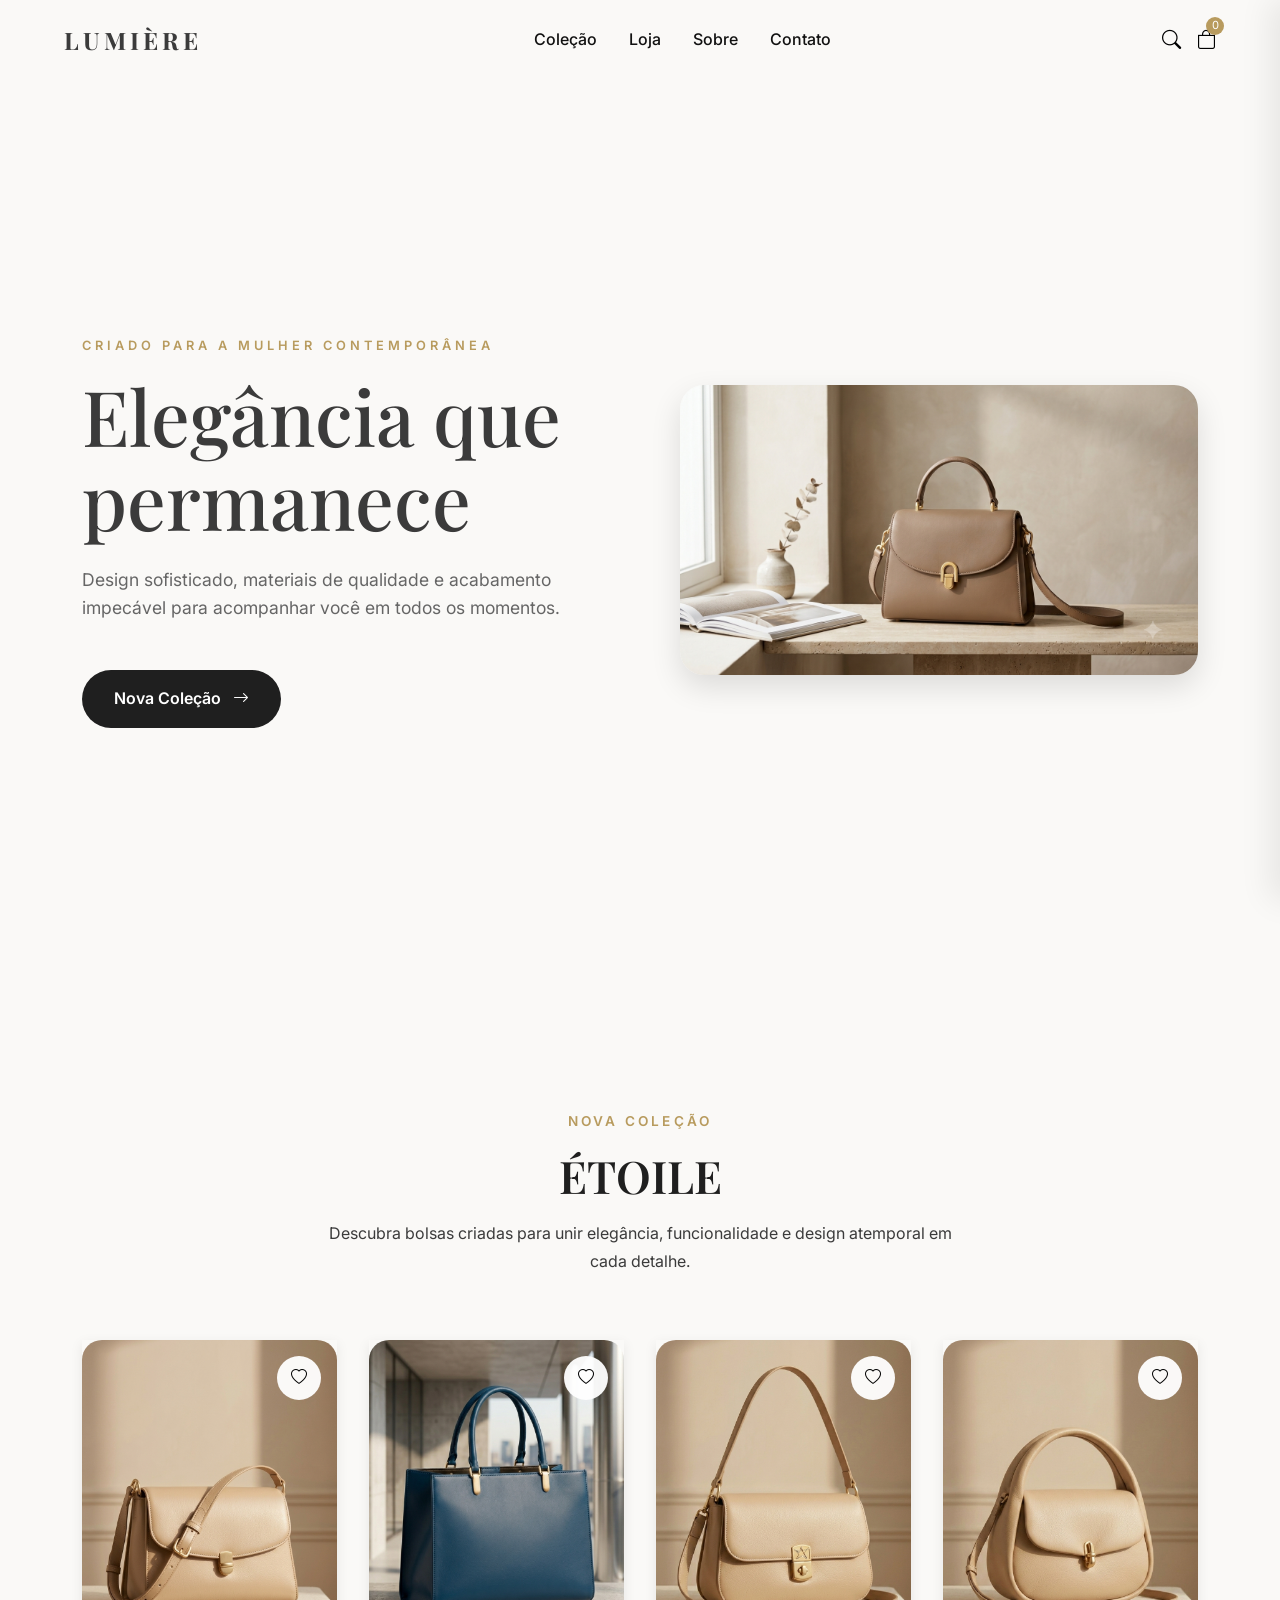
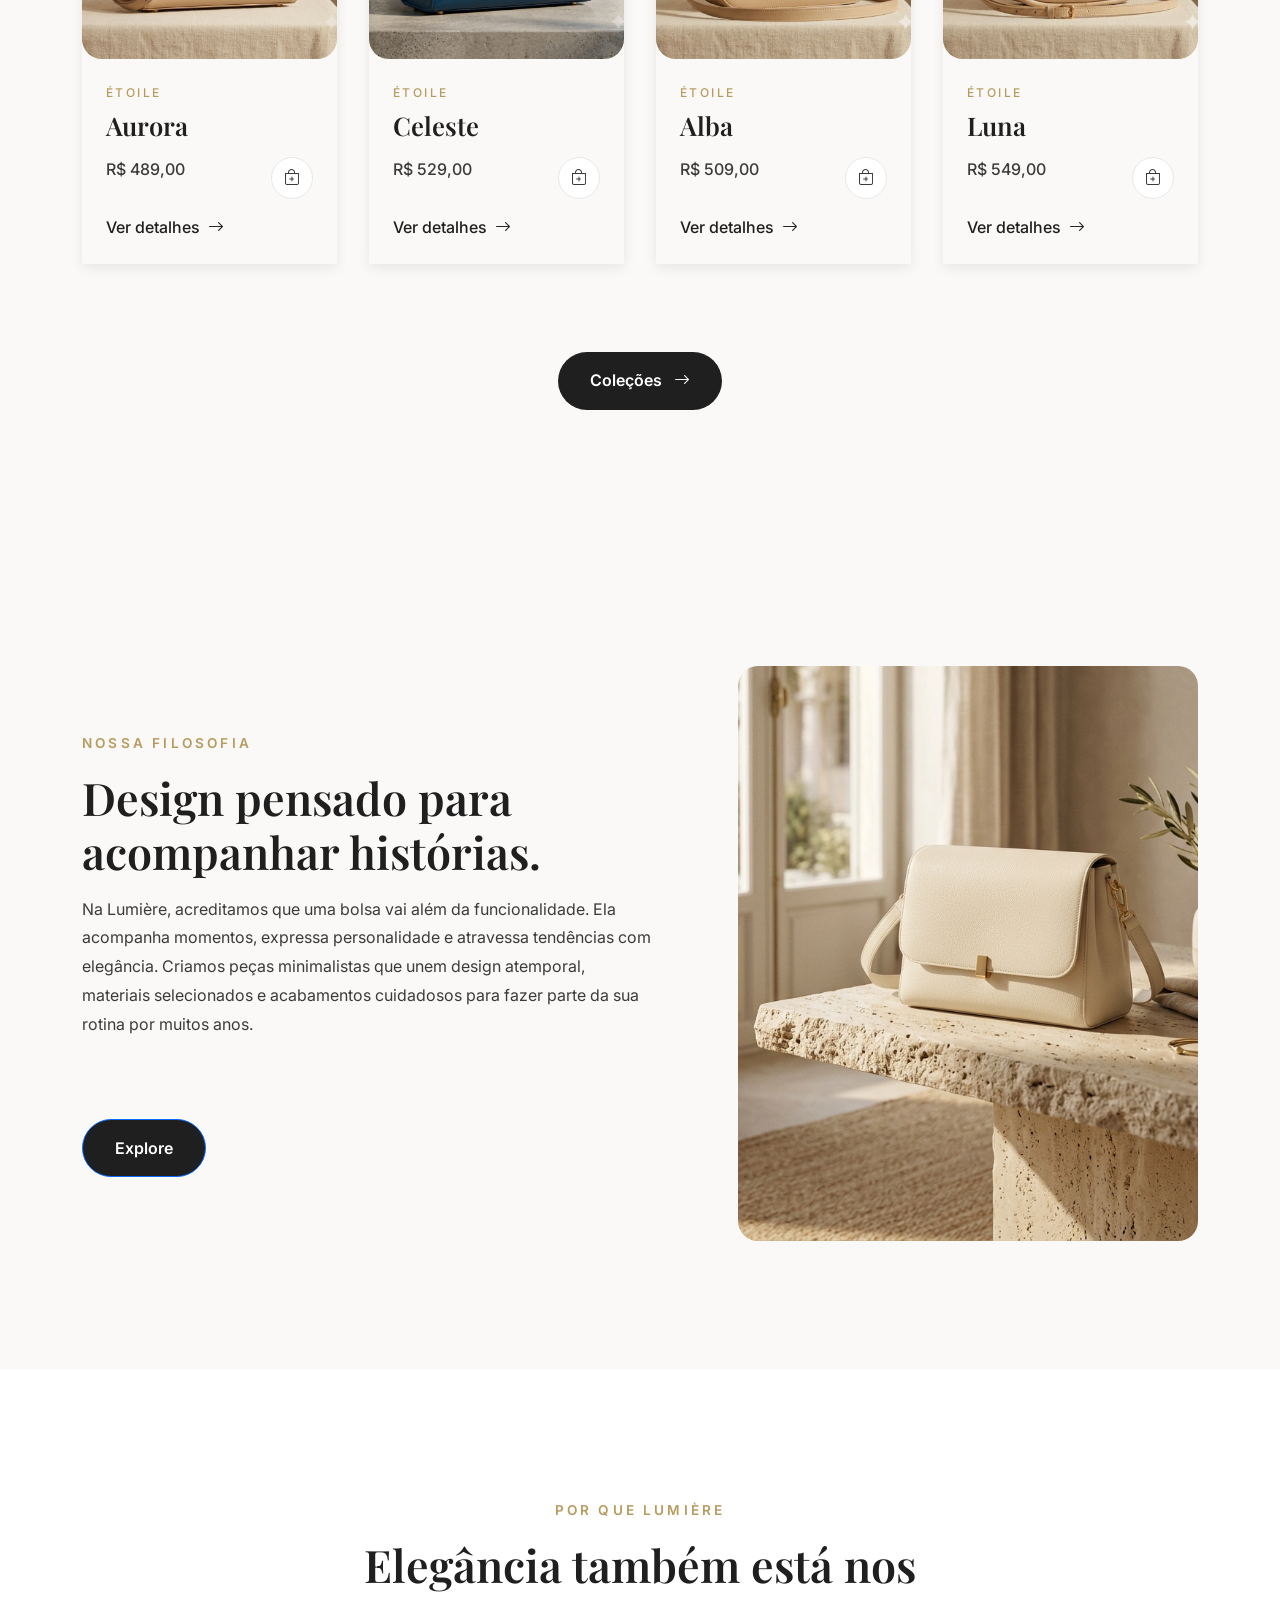
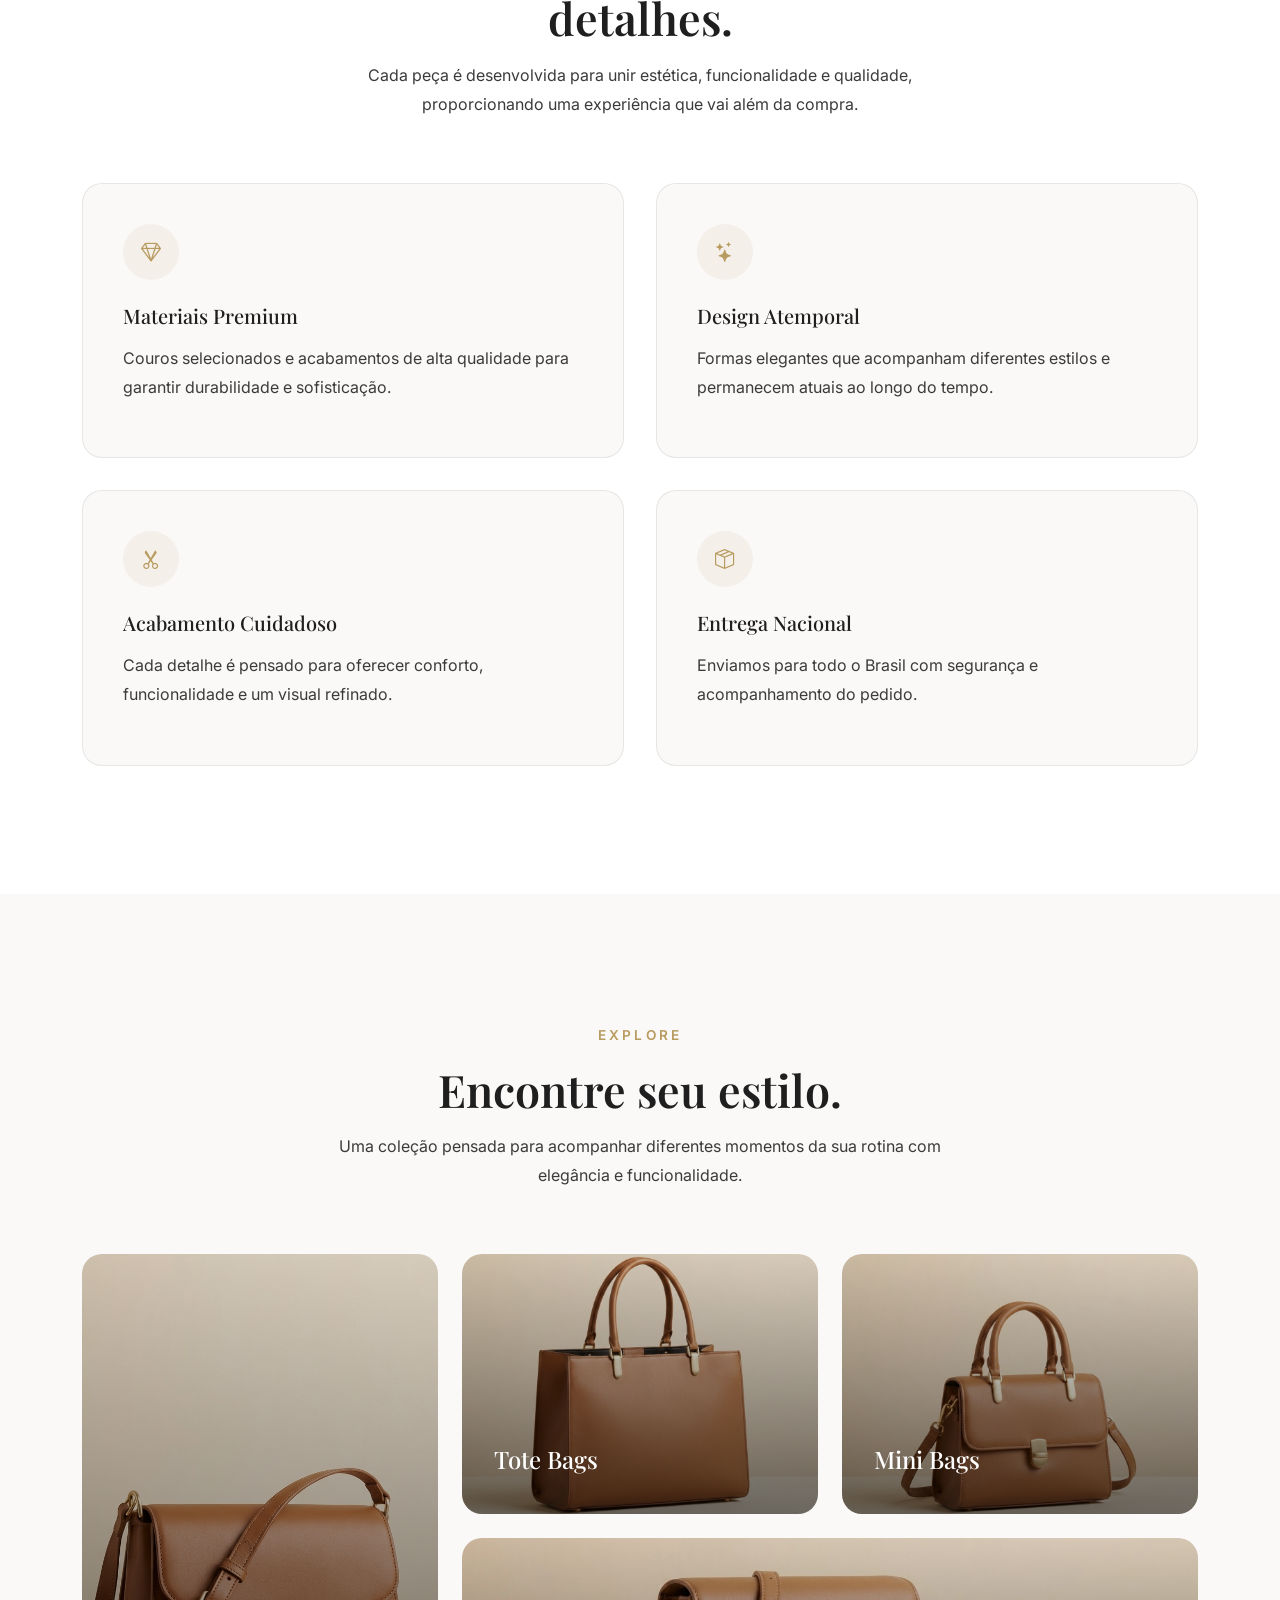
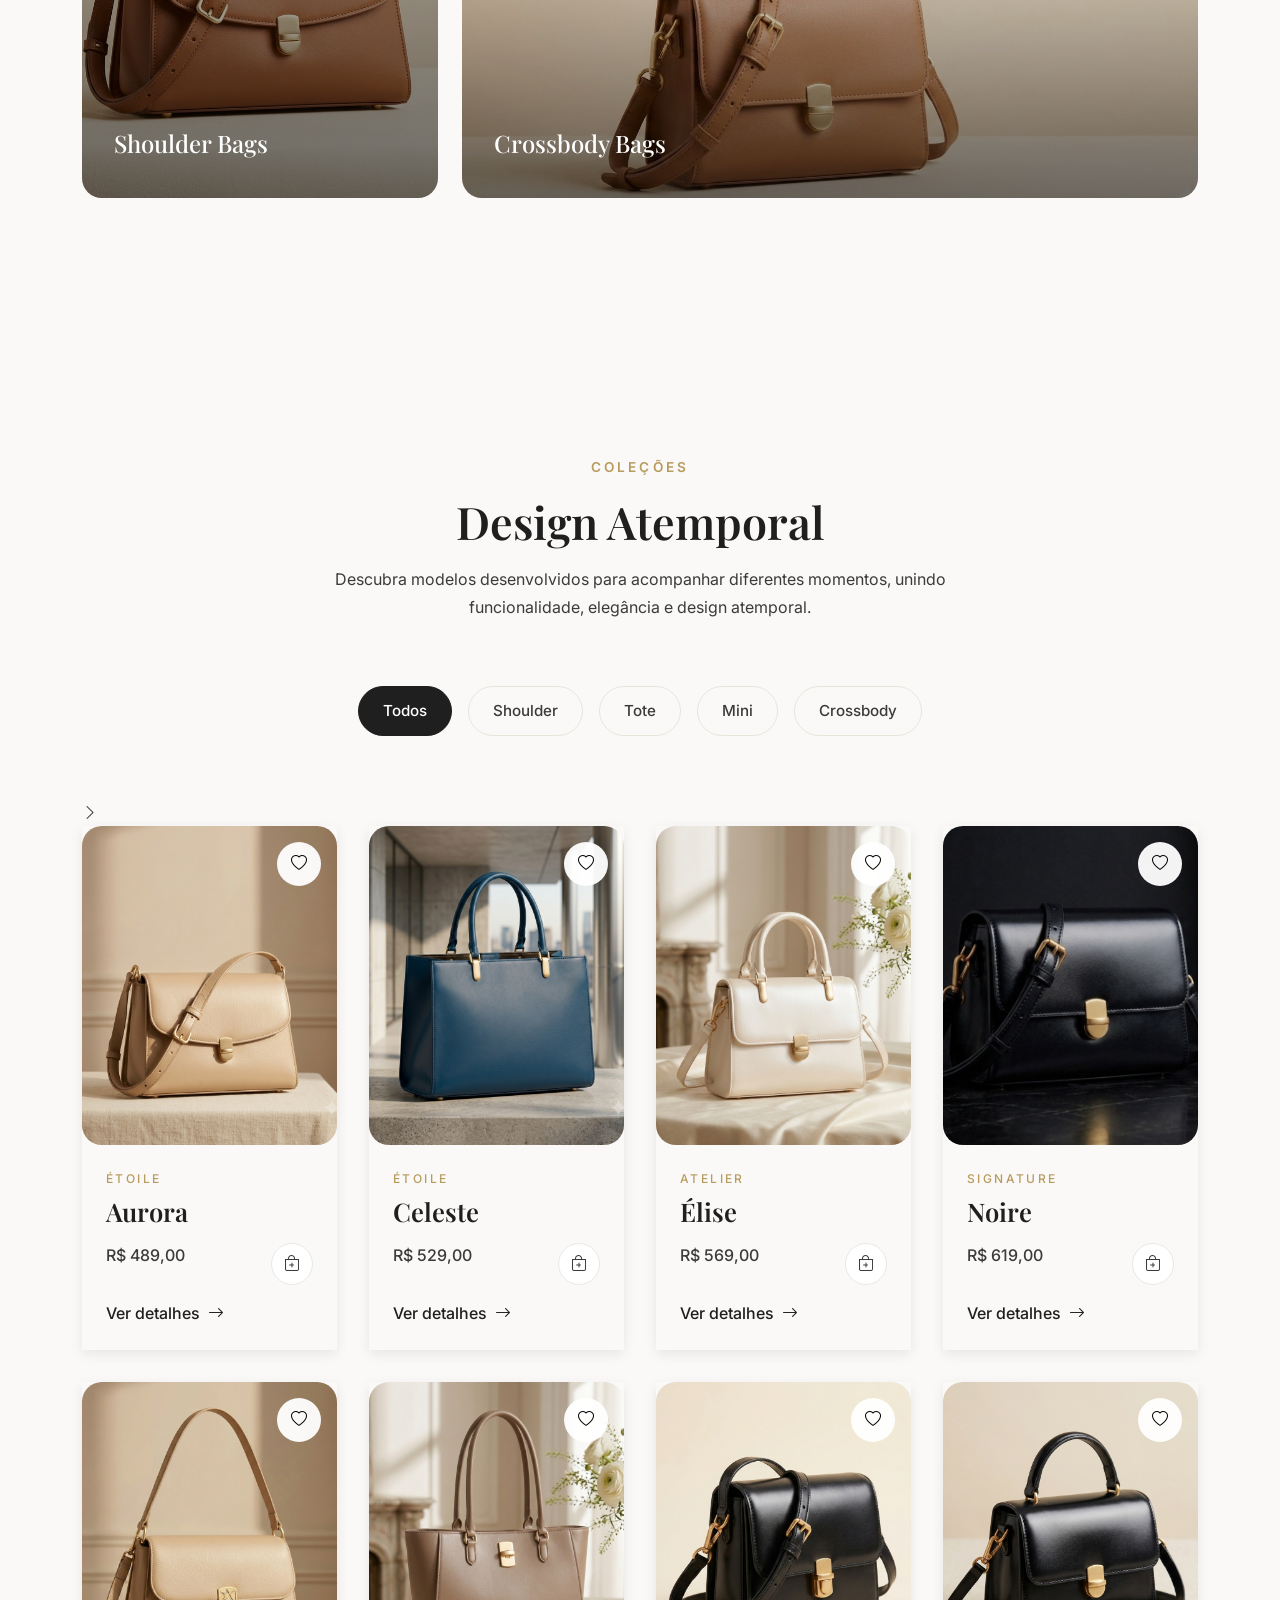
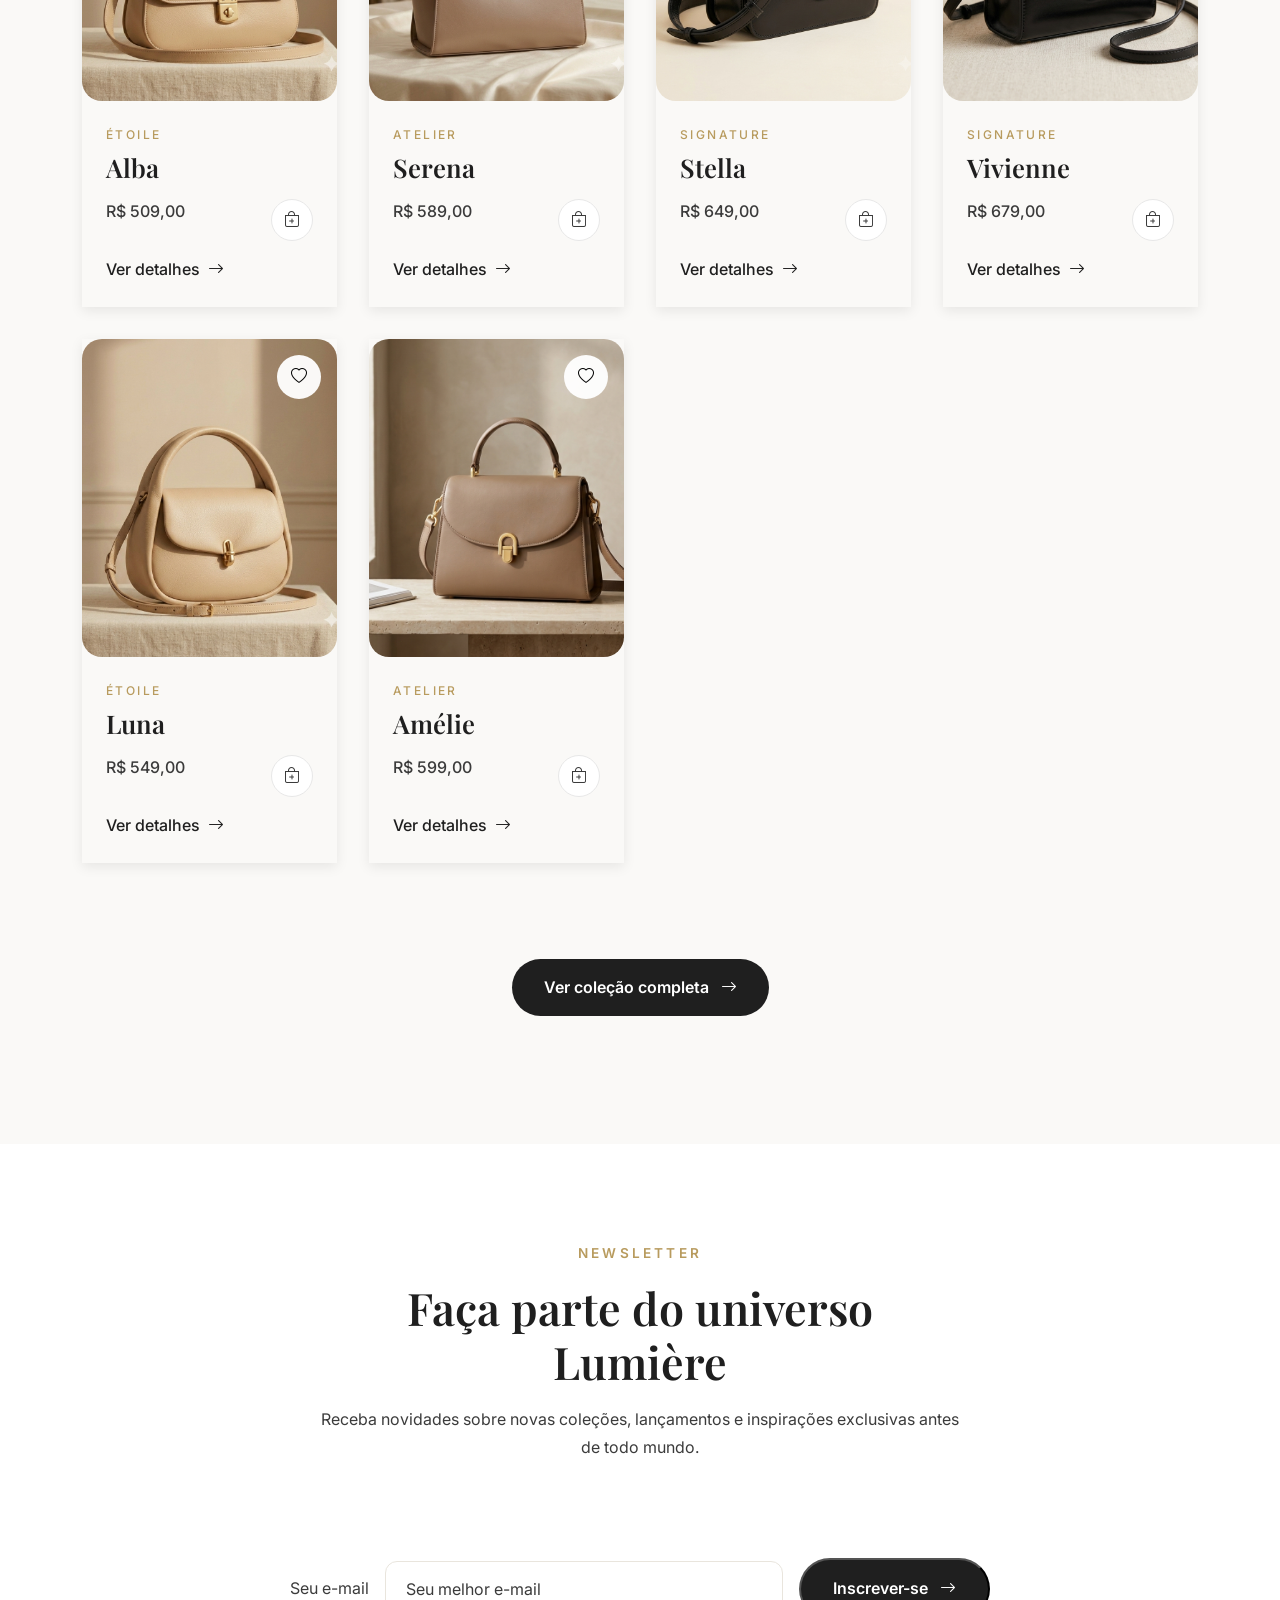
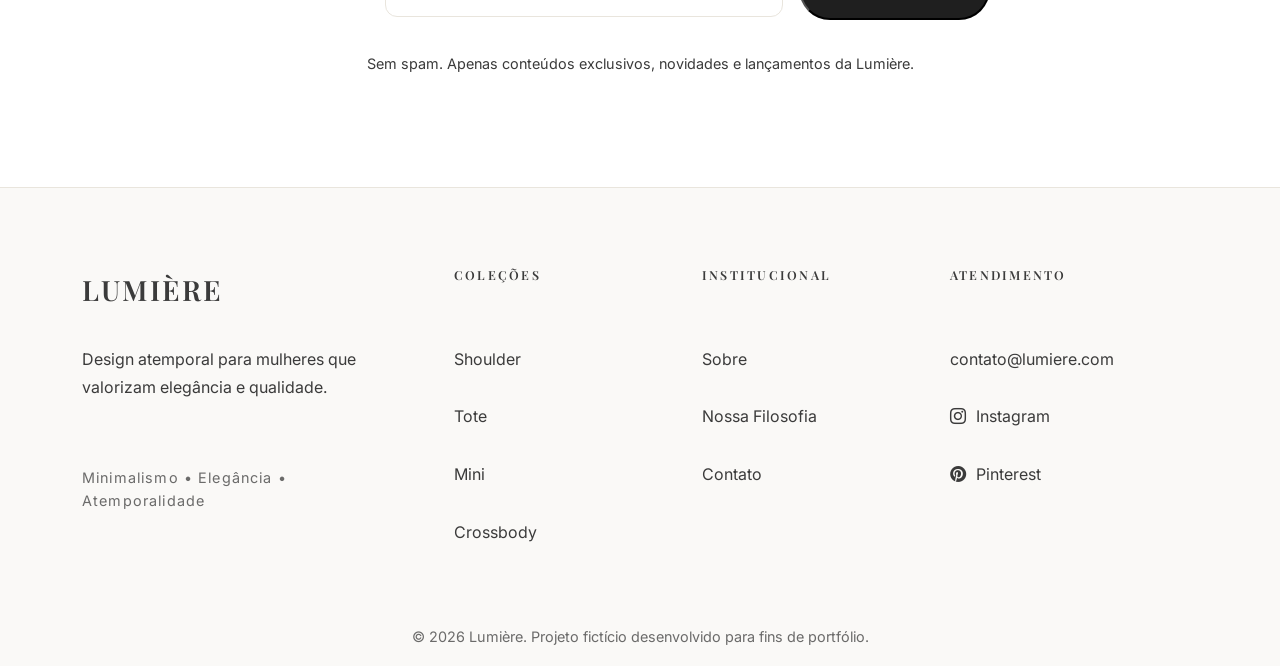
==== index.html @ 69dd1378 "refactor: avoid repeated cart subtotal calculations" ====
<!DOCTYPE html>
<html lang="pt-BR">

<head>

    <title>Lumière Bags</title>

    <meta charset="utf-8">
    <meta name="author" content="Ruth">
    <meta name="description"
        content="Lumière Bags is a modern luxury handbags landing page built with HTML, CSS, Bootstrap and JavaScript.">
    <meta name="viewport" content="width=device-width, initial-scale=1">

    

    <link rel="preconnect" href="https://fonts.googleapis.com">
    <link rel="preconnect" href="https://fonts.gstatic.com" crossorigin>

    <link
        href="https://fonts.googleapis.com/css2?family=Inter:wght@300;400;500;600;700&family=Playfair+Display:wght@500;600;700&display=swap"
        rel="stylesheet">


    <link href="https://cdn.jsdelivr.net/npm/bootstrap@5.3.7/dist/css/bootstrap.min.css" rel="stylesheet">

    <link rel="stylesheet"
        href="https://cdn.jsdelivr.net/npm/bootstrap-icons@1.13.1/font/bootstrap-icons.min.css">

   <link rel="stylesheet" href="./css/style.css">
   <link rel="stylesheet" href="./css/responsive.css">

</head>


<body>

<header class="header">

    <nav class="navbar">

        <div class="nav-container">


            <!-- Mobile Menu -->

            <button
                type="button"
                class="menu-toggle"
                aria-label="Abrir menu">

                <i class="bi bi-list"></i>

            </button>



            <!-- Logo -->

            <a href="#" class="logo" aria-label="Lumière Bags - Página inicial">

                LUMIÈRE

            </a>



            <!-- Navigation -->

            <ul class="nav-menu">

                <li>
                    <a href="#featured">
                        Coleção
                    </a>
                </li>


                <li>
                    <a href="#products">
                        Loja
                    </a>
                </li>


                <li>
                    <a href="#story">
                        Sobre
                    </a>
                </li>


                <li>
                    <a href="#newsletter">
                        Contato
                    </a>
                </li>

            </ul>



            <!-- Actions -->

            <div class="nav-actions">


                <button
                    type="button"
                    class="icon-button"
                    aria-label="Pesquisar">

                    <i class="bi bi-search"></i>

                </button>



                <button
                    type="button"
                    class="icon-button cart-button"
                    aria-label="Carrinho de compras">

                    <i class="bi bi-bag"></i>


                    <span class="cart-count">
                        0
                    </span>

                </button>


            </div>


        </div>

    </nav>

</header>


<main>


<!-- Hero -->

<section id="hero" class="hero">


<div class="container hero-content">


<div class="hero-text">


<span class="hero-subtitle">
    CRIADO PARA A MULHER CONTEMPORÂNEA
</span>


<h1 class="hero-title">

    Elegância que
    <br>
    permanece

</h1>


<p class="hero-description">

    Design sofisticado, materiais de qualidade e acabamento impecável para acompanhar você em todos os momentos.

</p>


<a href="#featured" class="btn-primary">

    Nova Coleção

    <i class="bi bi-arrow-right"></i>

</a>


</div>



<div class="hero-image">


<img 
src="./assets/images/hero/banner1.jpg"
alt="Bolsa de luxo da coleção Lumière"
loading="eager"
decoding="async">


</div>



</div>


</section>




<!-- Featured Collection -->


<section id="featured" class="featured">


<div class="container">


<div class="section-header">


<span class="section-subtitle">
    NOVA COLEÇÃO
</span>


<h2 class="section-title">
  ÉTOILE
</h2>


<p class="section-description">

    Descubra bolsas criadas para unir elegância,
    funcionalidade e design atemporal em cada detalhe.

</p>


</div>



<div 
    id="featured-products"
    class="products-grid">

</div>

<div class="featured-footer">

    <a
        href="#products"
        class="btn-primary">

           Coleções

        <i class="bi bi-arrow-right"></i>

    </a>

</div>

</section>





<!-- Story -->


<section id="story" class="story">


<div class="container story-content">


<div class="story-text">


<div class="section-header section-header--left">


<span class="section-subtitle">
Nossa Filosofia
</span>


<h2 class="section-title">

Design pensado para acompanhar histórias.

</h2>


<p class="section-description">

Na Lumière, acreditamos que uma bolsa vai além da funcionalidade.
Ela acompanha momentos, expressa personalidade e atravessa tendências
com elegância. Criamos peças minimalistas que unem design atemporal,
materiais selecionados e acabamentos cuidadosos para fazer parte da
sua rotina por muitos anos.

</p>


</div>


<a href="#categories" class="btn btn-primary">

Explore

</a>


</div>




<div class="story-image">


<img
src="./assets/images/hero/banner2.png"
alt="Bolsa Lumière em ambiente sofisticado"
loading="lazy"
decoding="async">


</div>


</div>


</section>


<!-- Benefits -->


<section id="benefits" class="benefits">


<div class="container">


<div class="section-header">


<span class="section-subtitle">
Por que Lumière
</span>


<h2 class="section-title">

Elegância também está nos detalhes.

</h2>


<p class="section-description">

Cada peça é desenvolvida para unir estética,
funcionalidade e qualidade, proporcionando uma
experiência que vai além da compra.

</p>


</div>



<div class="benefits-grid">


<article class="benefit-card">

<i class="bi bi-gem"></i>

<h3>Materiais Premium</h3>

<p>
Couros selecionados e acabamentos de alta qualidade para garantir
durabilidade e sofisticação.
</p>

</article>



<article class="benefit-card">

<i class="bi bi-stars"></i>

<h3>Design Atemporal</h3>

<p>
Formas elegantes que acompanham diferentes estilos e permanecem
atuais ao longo do tempo.
</p>

</article>



<article class="benefit-card">

<i class="bi bi-scissors"></i>

<h3>Acabamento Cuidadoso</h3>

<p>
Cada detalhe é pensado para oferecer conforto,
funcionalidade e um visual refinado.
</p>

</article>



<article class="benefit-card">

<i class="bi bi-box-seam"></i>

<h3>Entrega Nacional</h3>

<p>
Enviamos para todo o Brasil com segurança e acompanhamento do pedido.
</p>

</article>



</div>


</div>


</section>






<!-- Categories -->


<section id="categories" class="categories">


<div class="container">


<div class="section-header">


<span class="section-subtitle">
Explore
</span>


<h2 class="section-title">

Encontre seu estilo.

</h2>


<p class="section-description">

Uma coleção pensada para acompanhar diferentes momentos
da sua rotina com elegância e funcionalidade.

</p>


</div>



<div class="categories-grid">



<article class="category-card category-large">


<img
src="./assets/images/categories/shoulder.png"
alt="Coleção de bolsas Shoulder Bag Lumière"
loading="lazy"
decoding="async">


<div class="category-overlay">

<h3>
Shoulder Bags
</h3>

</div>


</article>




<article class="category-card">


<img
src="./assets/images/categories/tote.jpg"
alt="Coleção de bolsas Tote Bag Lumière"
loading="lazy"
decoding="async">


<div class="category-overlay">

<h3>
Tote Bags
</h3>

</div>


</article>




<article class="category-card">


<img
src="./assets/images/categories/mini.png"
alt="Coleção de bolsas Mini Bag Lumière"
loading="lazy"
decoding="async">


<div class="category-overlay">

<h3>
Mini Bags
</h3>

</div>


</article>




<article class="category-card category-wide">


<img
src="./assets/images/categories/crossbody.jpg"
alt="Coleção de bolsas Crossbody Lumière"
loading="lazy"
decoding="async">


<div class="category-overlay">

<h3>
Crossbody Bags
</h3>

</div>


</article>



</div>


</div>


</section>


<!-- Products -->


<section id="products" class="products">


<div class="container">


<div class="section-header">


<span class="section-subtitle">
Coleções
</span>


<h2 class="section-title">

Design Atemporal
</h2>


<p class="section-description">

Descubra modelos desenvolvidos para acompanhar diferentes momentos,
unindo funcionalidade, elegância e design atemporal.

</p>


</div>



<div class="products-filters-wrapper">

    <div class="products-filters">

        <button
            type="button"
            class="filter-button active"
            data-category="all">
            Todos
        </button>

        <button
            type="button"
            class="filter-button"
            data-category="shoulder">
            Shoulder
        </button>

        <button
            type="button"
            class="filter-button"
            data-category="tote">
            Tote
        </button>

        <button
            type="button"
            class="filter-button"
            data-category="mini">
            Mini
        </button>

        <button
            type="button"
            class="filter-button"
            data-category="crossbody">
            Crossbody
        </button>

    </div>

    <div class="filters-scroll-hint">
        <i class="bi bi-chevron-right"></i>
    </div>

</div>

<div
id="products-catalog"
class="products-catalog">


<!-- Produtos renderizados via JavaScript -->


</div>



<div class="products-footer">


<a
href="#"
class="btn-primary">

Ver coleção completa

<i class="bi bi-arrow-right"></i>

</a>


</div>


</div>


</section>


<!-- Newsletter -->

<section
    id="newsletter"
    class="newsletter">

    <div class="container">

        <div class="newsletter-content">

            <div class="section-header">

                <span class="section-subtitle">
                    Newsletter
                </span>

                <h2 class="section-title">
                    Faça parte do universo Lumière
                </h2>

                <p class="section-description">

                    Receba novidades sobre novas coleções,
                    lançamentos e inspirações exclusivas antes
                    de todo mundo.

                </p>

            </div>


            <form
                class="newsletter-form"
                autocomplete="off"
                novalidate>

                <label
                    for="newsletter-email"
                    class="sr-only">

                    Seu e-mail

                </label>

                <input
                    type="email"
                    id="newsletter-email"
                    name="email"
                    placeholder="Seu melhor e-mail"
                    required>

                <button
                    type="submit"
                    class="btn-primary">

                    Inscrever-se

                    <i class="bi bi-arrow-right"></i>

                </button>

            </form>


            <p class="newsletter-note">

                Sem spam. Apenas conteúdos exclusivos,
                novidades e lançamentos da Lumière.

            </p>

        </div>

    </div>

</section>




</main>


<!-- ==========================================================
     Footer
========================================================== -->

<footer class="footer">

    <div class="container footer-grid">

        <!-- Brand -->

        <div class="footer-brand">

            <a href="#" class="footer-logo">
                LUMIÈRE
            </a>

            <p class="footer-description">
                Design atemporal para mulheres que valorizam elegância e qualidade.
            </p>

            <p class="footer-tagline">
                Minimalismo • Elegância • Atemporalidade
            </p>

        </div>

        <!-- Collections -->

        <div class="footer-column">

            <h3 class="footer-title">
                Coleções
            </h3>

            <ul class="footer-list">

                <li>
                    <a href="#categories">
                        Shoulder
                    </a>
                </li>

                <li>
                    <a href="#categories">
                        Tote
                    </a>
                </li>

                <li>
                    <a href="#categories">
                        Mini
                    </a>
                </li>

                <li>
                    <a href="#categories">
                        Crossbody
                    </a>
                </li>

            </ul>

        </div>

        <!-- Institutional -->

        <div class="footer-column">

            <h3 class="footer-title">
                Institucional
            </h3>

            <ul class="footer-list">

                <li>
                    <a href="#story">
                        Sobre
                    </a>
                </li>

                <li>
                    <a href="#story">
                        Nossa Filosofia
                    </a>
                </li>

                <li>
                    <a href="mailto:contato@lumiere.com">
                        Contato
                    </a>
                </li>

            </ul>

        </div>

        <!-- Support -->

        <div class="footer-column">

            <h3 class="footer-title">
                Atendimento
            </h3>

            <ul class="footer-list">

                <li>
                    <a href="mailto:contato@lumiere.com">
                        contato@lumiere.com
                    </a>
                </li>

                <li>
                    <a href="#" aria-label="Instagram da Lumière">
                        <i class="bi bi-instagram"></i>
                        Instagram
                    </a>
                </li>

                <li>
                    <a href="#" aria-label="Pinterest da Lumière">
                        <i class="bi bi-pinterest"></i>
                        Pinterest
                    </a>
                </li>

            </ul>

        </div>

    </div>

    <div class="footer-bottom">

        <div class="container">

            <p>
                © 2026 Lumière. Projeto fictício desenvolvido para fins de portfólio.
            </p>

        </div>

    </div>

</footer>


<!-- Mini Cart -->

<aside
    class="mini-cart"
    aria-label="Carrinho de compras">

       <div class="mini-cart-header">

    <div class="mini-cart-header-info">

        <h2>Meu carrinho</h2>

        <span class="cart-items-count">

            0 itens

        </span>

    </div>

    <button
        type="button"
        class="close-cart-button"
        aria-label="Fechar carrinho">

        <i class="bi bi-x-lg"></i>

    </button>

</div>

    <div class="mini-cart-content">

        <!-- Produtos renderizados via JavaScript -->

    </div>

    <div class="mini-cart-footer">

        <div class="cart-total">

            <span>Subtotal</span>

            <strong>R$ 0,00</strong>

        </div>

        <button
            type="button"
            class="checkout-button">

            Finalizar compra

        </button>

    </div>

</aside>

<div class="cart-overlay"></div>


<!-- Ordem de dependências: toast → mobile-menu → Bootstrap → main → products → cart → newsletter -->

<script src="./js/components/toast.js"></script>

<script src="./js/components/mobile-menu.js"></script>

<script src="https://cdn.jsdelivr.net/npm/bootstrap@5.3.7/dist/js/bootstrap.bundle.min.js"></script>

<script src="./js/main.js"></script>

<script src="./js/products.js"></script>

<script src="./js/cart.js"></script>

<script src="./js/newsletter.js"></script>

</body>

</html>
---- css/style.css ----
@import url("./variables.css");

/* Base */
@import url("./base/reset.css");
@import url("./base/typography.css");
@import url("./base/globals.css");

/* Layout */
@import url("./layout/header.css");
@import url("./layout/hero.css");
@import url("./layout/featured.css");
@import url("./layout/story.css");
@import url("./layout/benefits.css");
@import url("./layout/categories.css");
@import url("./layout/products.css");
@import url("./layout/newsletter.css");
@import url("./layout/footer.css");
@import url("./layout/sections.css");


/* Components */
@import url("./components/buttons.css");
@import url("./components/product-card.css");
@import url("./components/cart.css");
---- css/responsive.css ----
/* ==================================================
   TABLET
================================================== */

@media (max-width: 992px) {

    /* ---------- Products ---------- */

    .products-grid {
        grid-template-columns: repeat(2, minmax(0, 1fr));
    }

}


/* ==================================================
   MOBILE
================================================== */

@media (max-width: 768px) {

    /* ---------- Global Spacing ---------- */

    .container {
        padding-inline: 1.25rem;
    }

    section {
        scroll-margin-top: 5rem;
    }

    .section-header {
        margin-bottom: 2.5rem;
    }

    .section-subtitle {
        margin-bottom: 0.75rem;
    }

    .section-title {
        margin-bottom: 1rem;

        font-size: clamp(1.9rem, 5vw, 2.3rem);
        line-height: 1.15;
    }

    .section-description {
        max-width: 34ch;
        margin-inline: auto;

        line-height: 1.75;
    }

    .btn,
    .btn-primary {
        min-height: 48px;

        padding: 0.9rem 1.75rem;
    }


    /* ---------- Header ---------- */

    .nav-container {
        width: 90%;
        display: grid;
        grid-template-columns: 32px minmax(0, 1fr) auto;
        align-items: center;

        gap: 0.5rem;
    }

    .menu-toggle {
        width: 32px;
        height: 32px;

        display: flex;
        align-items: center;
        justify-content: center;
    }

    .menu-toggle i {
        display: block;
    }

    .logo {
        font-size: 1.4rem;
        letter-spacing: 0.15rem;
        text-align: center;
        white-space: nowrap;
    }

    .nav-menu {
        position: absolute;
        top: var(--header-height);
        left: 0;

        width: 100%;

        display: none;
        flex-direction: column;
        align-items: center;

        gap: 1.5rem;
        padding: 2rem 0;

        background: rgba(250, 249, 247, 0.95);

        backdrop-filter: blur(16px);
        -webkit-backdrop-filter: blur(16px);

        box-shadow: var(--shadow-sm);
    }

    .nav-menu.active {
        display: flex;
    }

    .nav-menu a {
        font-size: 1.1rem;
    }

    .nav-actions {
        display: flex;
        align-items: center;

        gap: 0.4rem;

        flex-shrink: 0;
    }

    .icon-button {
        width: 42px;
        height: 42px;

        display: inline-flex;
        align-items: right;
        
    }

    .cart-count {
        top: 1px;
        transform: none;
    }

    /* ---------- Hero ---------- */

    .hero {
        min-height: auto;

        padding-bottom: 3rem;
    }

    .hero-content {
        width: 100%;

        grid-template-columns: 1fr;
        justify-items: center;

        gap: 2rem;

        text-align: center;
    }

    .hero-text {
        order: 2;

        width: 100%;
    }

    .hero-title {
        font-size: 2.5rem;
        line-height: 1.1;
    }

    .hero-description {
        max-width: 34ch;
        margin-inline: auto;
    }

    .hero-image {
        order: 1;
    }

    .hero-image img {
        width: min(100%, 300px);
    }

    .hero-content,
    .hero-image,
    .hero-text {
        max-width: 100%;
    }


    /* ---------- Featured Products ---------- */

    .featured {
        padding: 4rem 0;
    }

    .products-grid {
        grid-template-columns: repeat(2, minmax(0, 1fr));
        align-items: stretch;

        gap: 1.25rem;
    }

    .featured-footer {
        margin-top: 3rem;
    }


    /* ---------- Story ---------- */

    .story {
        padding: 4rem 0;
    }

    .story-content {
        grid-template-columns: 1fr;

        gap: 3.5rem;
    }

    .story-text {
        align-items: center;

        gap: 1.5rem;

        text-align: center;
    }

    .story-text .section-header--left {
        text-align: center;
    }

    .story-text .section-description {
        max-width: 34ch;
        margin-inline: auto;
    }

    .story-text .btn {
        align-self: center;

        margin-top: 0.5rem;
    }

    .story-image {
        order: -1;

        width: 100%;
        max-width: 420px;

        margin-inline: auto;
    }

    .story-image img {
        aspect-ratio: 5 / 6;
    }


    /* ---------- Benefits ---------- */

    .benefits {
        padding: 4rem 0;
    }

    .benefits-grid {
        grid-template-columns: 1fr;

        gap: 1.25rem;
    }

    .benefit-card {
        padding: 1.75rem;
    }

    .benefit-card i {
        width: 3rem;
        height: 3rem;

        margin-bottom: 1.25rem;

        font-size: 1.1rem;
    }

    .benefit-card h3 {
        margin-bottom: 0.75rem;

        font-size: 1.15rem;
    }

    .benefit-card p {
        font-size: 0.95rem;
        line-height: 1.7;
    }

  /* ---------- Categories ---------- */

.categories {
    padding: 5rem 0;
}

.categories-grid {
    grid-template-columns: 1fr;
    grid-auto-rows: auto;
    gap: 1.5rem;
}

.category-card,
.category-card.category-large,
.category-card.category-wide {
    grid-column: auto;
    grid-row: auto;

    width: 100%;
    height: 360px;
    min-height: 0;
}

.category-overlay {
    padding: 1.5rem;
}

.category-overlay h3 {
    font-size: 1.5rem;
}
    /* ---------- Products ---------- */

    .products {
        padding: 4rem 0;
    }

    .products-filters-wrapper {
        position: relative;

        overflow: hidden;
    }

    .products-filters {
        justify-content: flex-start;
        flex-wrap: nowrap;

        gap: 0.75rem;
        margin: 2.5rem 0 3rem;
        padding-bottom: 0.5rem;

        overflow-x: auto;

        -ms-overflow-style: none;
        scrollbar-width: none;
    }

    .products-filters::-webkit-scrollbar {
        display: none;
    }

    .filter-button {
        flex-shrink: 0;

        padding: 0.65rem 1.25rem;

        font-size: 0.9rem;
    }

    .products-catalog {
        grid-template-columns: repeat(2, minmax(0, 1fr));

        gap: 1.25rem;
    }

    .products-footer {
        margin-top: 3rem;
    }

    .filters-scroll-hint {
        position: absolute;
        top: 50%;
        right: 0;
        z-index: 2;

        width: 2.75rem;
        height: 100%;

        display: flex;
        align-items: center;
        justify-content: center;

        background: linear-gradient(
            to left,
            var(--color-background),
            transparent
        );

        transform: translateY(-50%);

        pointer-events: none;
    }

    .filters-scroll-hint i {
        color: var(--color-secondary);

        font-size: 1rem;

        animation: hint-slide 1.6s ease-in-out infinite;
    }

        /* ---------- Newsletter ---------- */

    .newsletter {
        padding: 4rem 0;
    }

    .newsletter-content {
        max-width: 100%;
    }

    .newsletter-form {
        width: 100%;

        flex-direction: column;

        gap: 1rem;
    }

    .newsletter-form input[type="email"] {
        width: 100%;
        height: 56px;
        min-height: 56px;

        padding-inline: 1.25rem;

        font-size: 1rem;
        line-height: normal;

        box-sizing: border-box;
    }

    .newsletter-form .btn-primary {
        min-width: 180px;
        height: 56px;

        display: inline-flex;
        align-items: center;
        justify-content: center;

        margin-top: 0;
        padding-inline: 1.75rem;
    }

    .newsletter-note {
        font-size: 0.85rem;
    }


    /* ---------- Footer ---------- */

    .footer {
        padding-top: 3rem;
    }

    .footer-grid {
        grid-template-columns: 1fr;

        gap: 2.5rem;
        padding-top: 2rem;
    }

    .footer-brand {
        max-width: 100%;

        text-align: center;
    }

    .footer-column {
        text-align: center;
    }

    .footer-title {
        margin-bottom: 1rem;
    }

    .footer-list {
        display: flex;
        flex-direction: row;
        align-items: center;
        justify-content: center;
        flex-wrap: wrap;

        gap: 0.75rem 1.25rem;
    }

    .footer-list li {
        display: inline-flex;
    }

    .footer-list a {
        justify-content: center;
    }

    .footer-bottom {
        margin-top: 2rem;
        padding: 2rem 0;
    }

/* ==================================================
   Animations
================================================== */

@keyframes hint-slide {

    0%,
    100% {
        opacity: 0.4;

        transform: translateX(0);
    }

    50% {
        opacity: 1;

        transform: translateX(6px);
    }

}

}
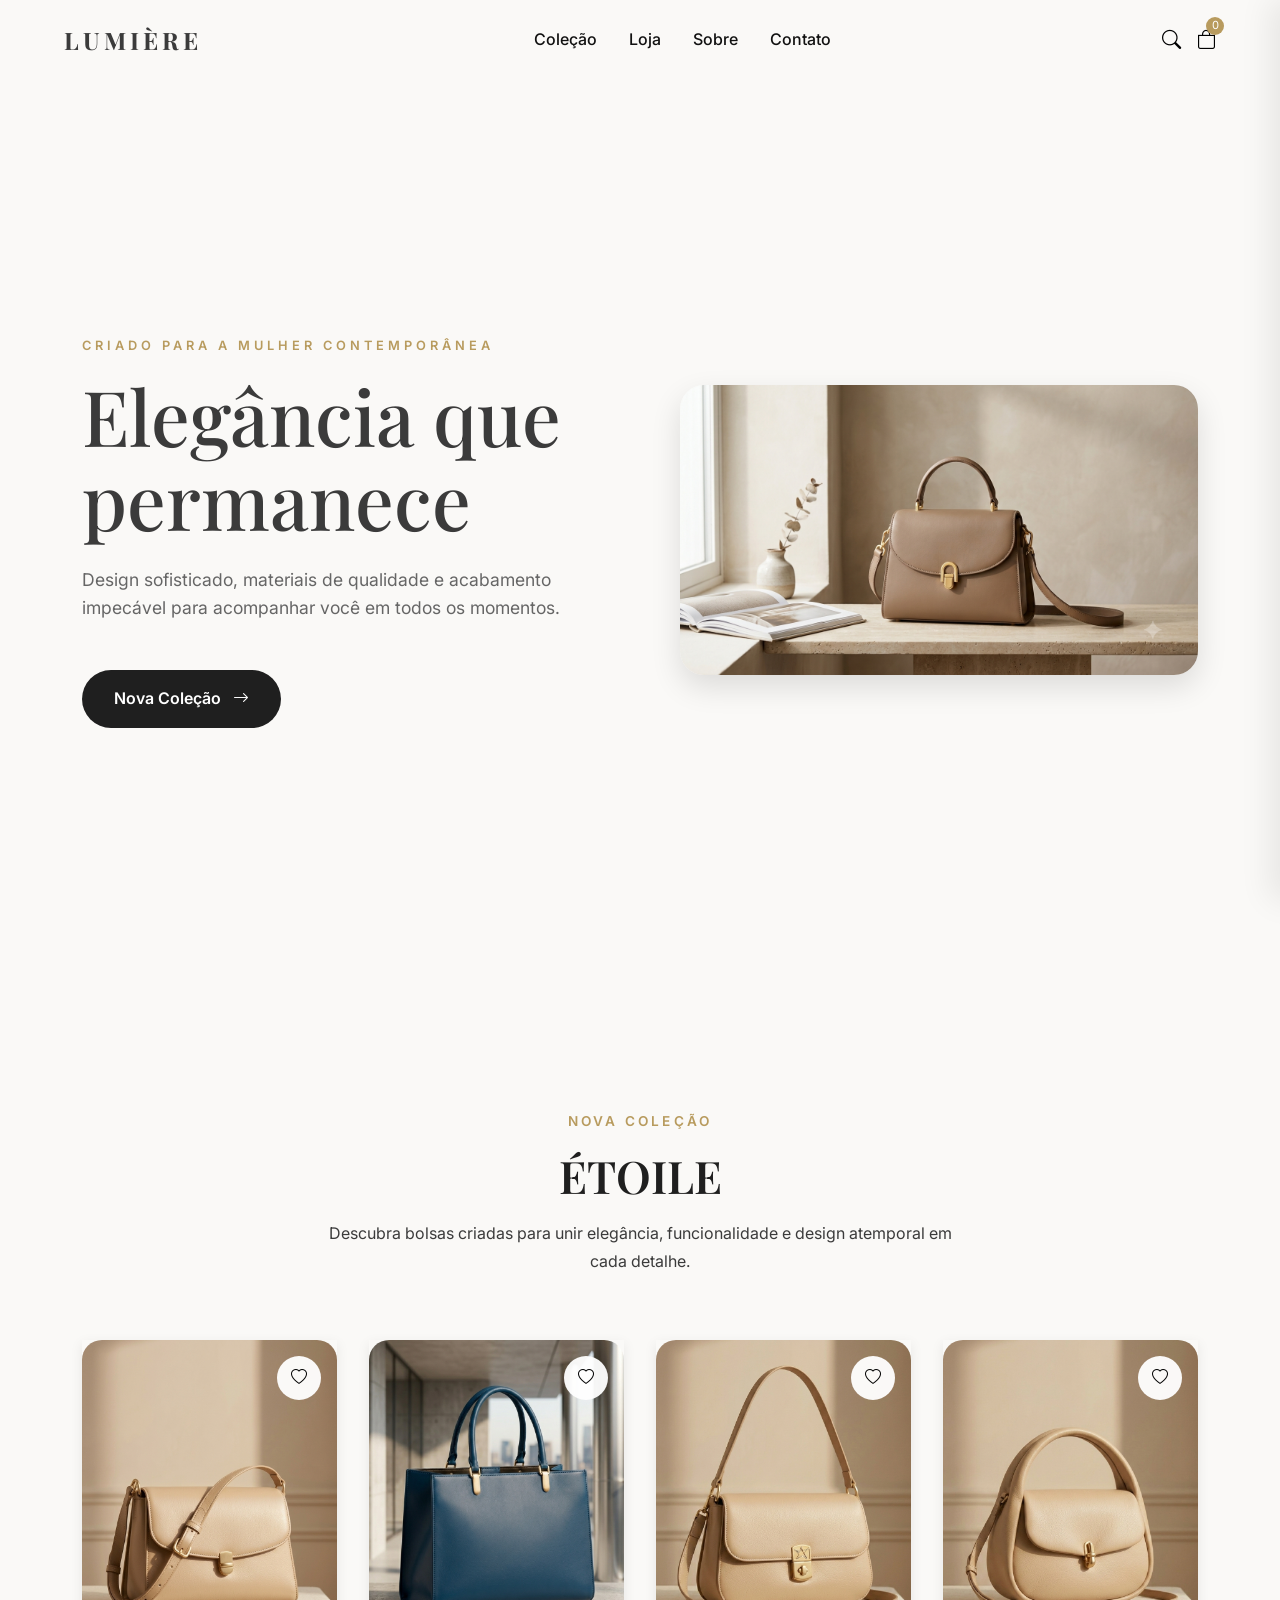
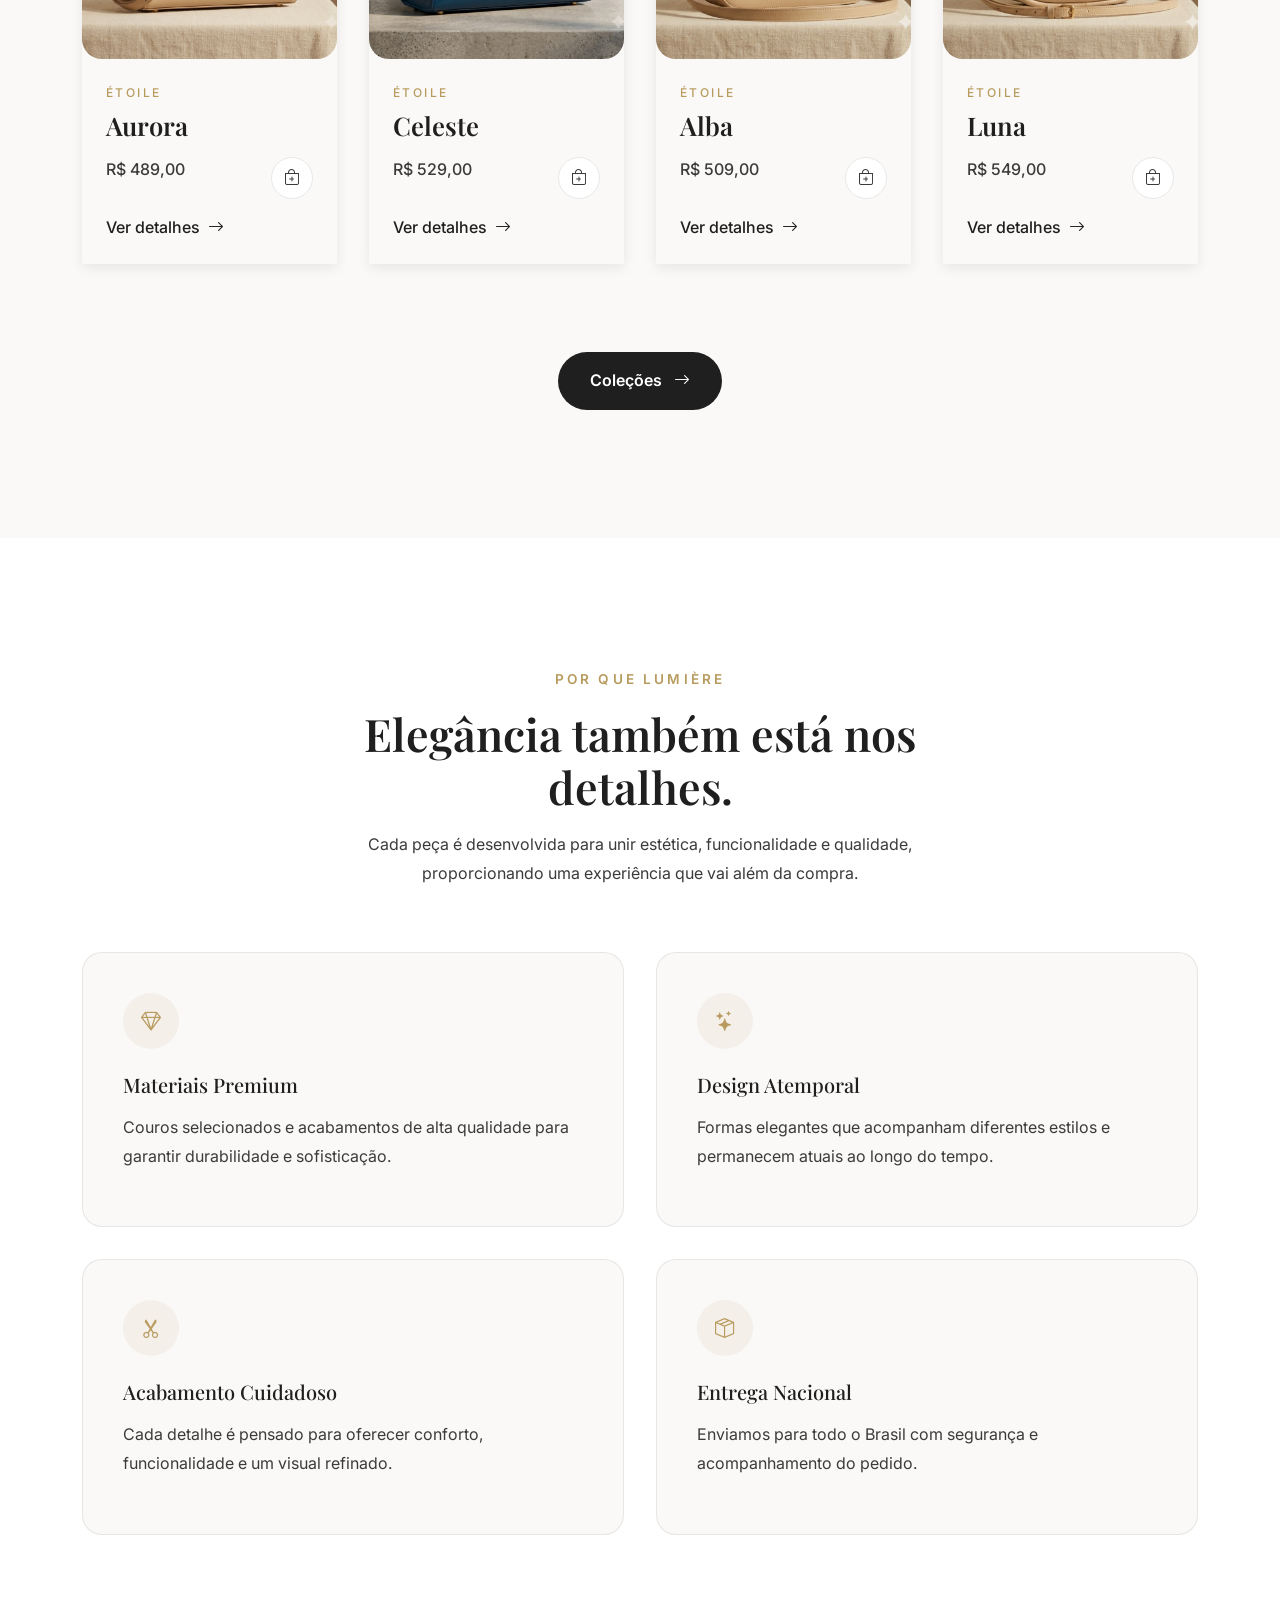
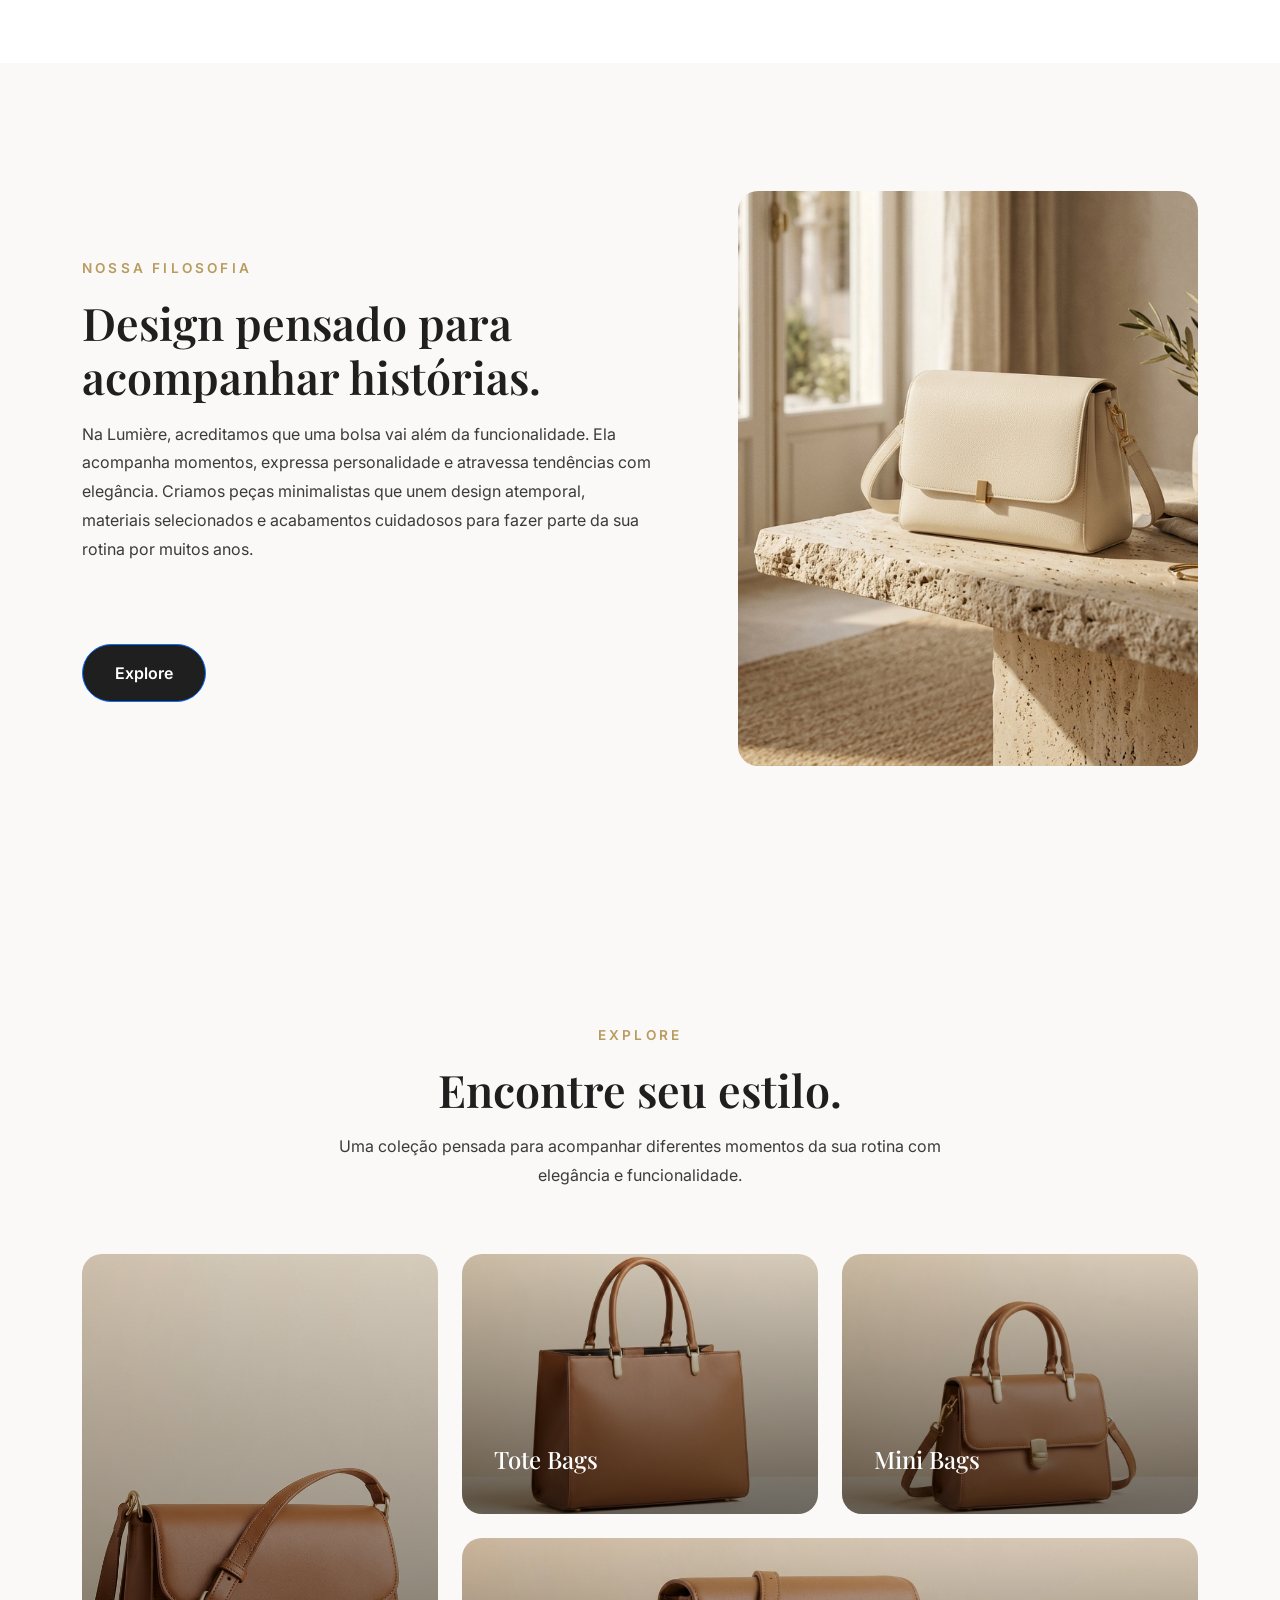
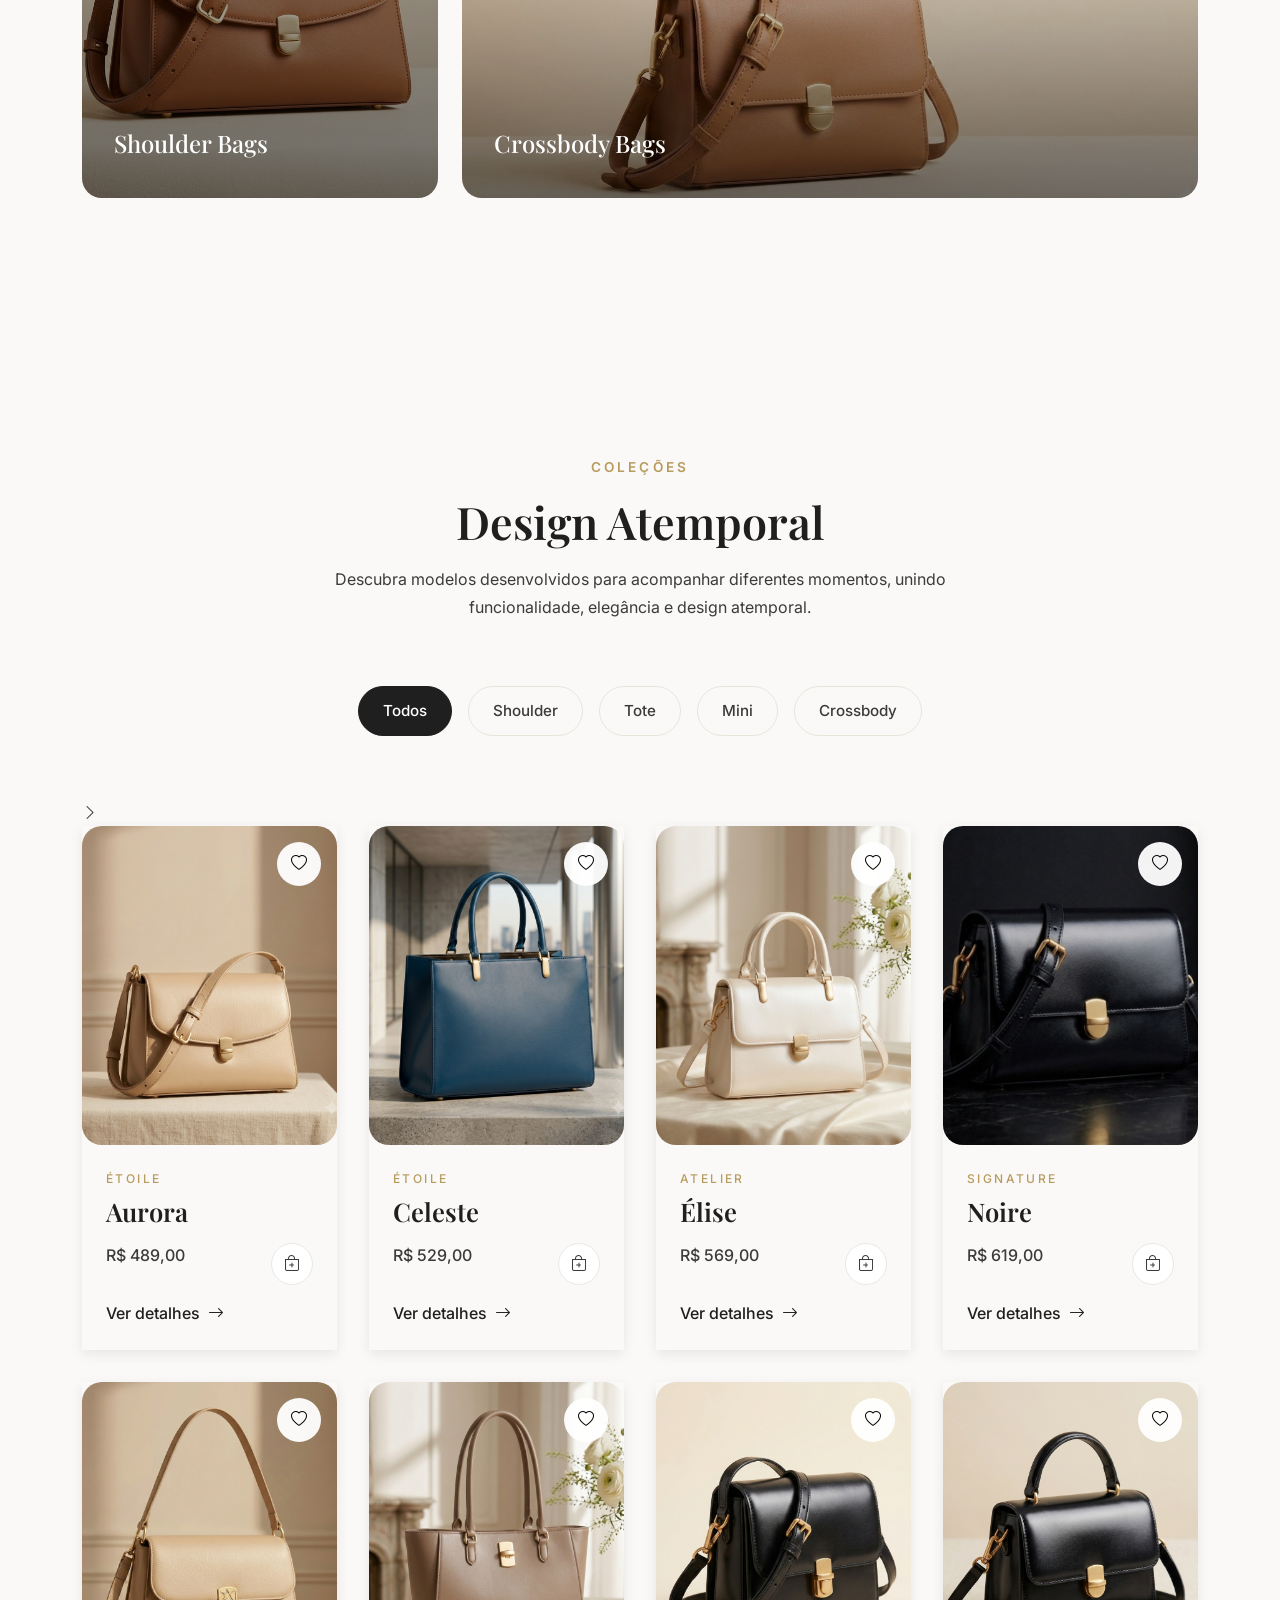
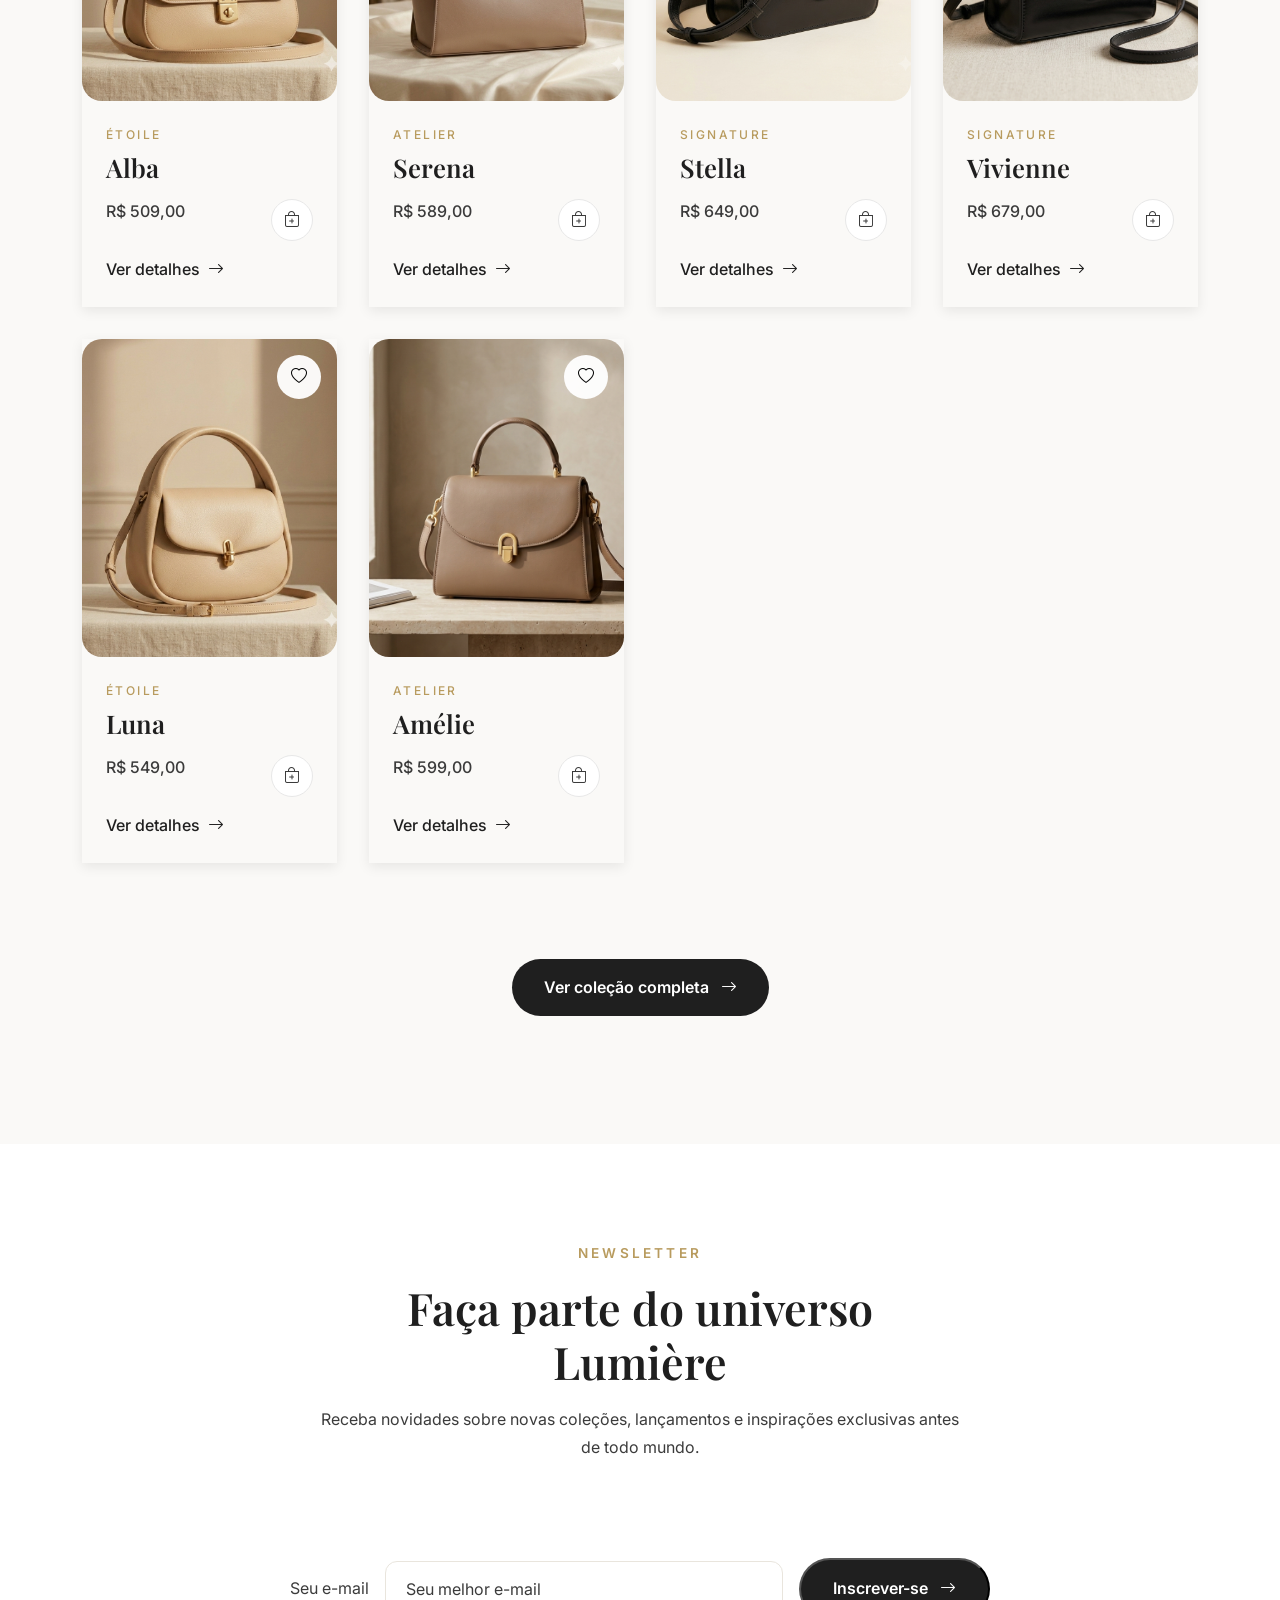
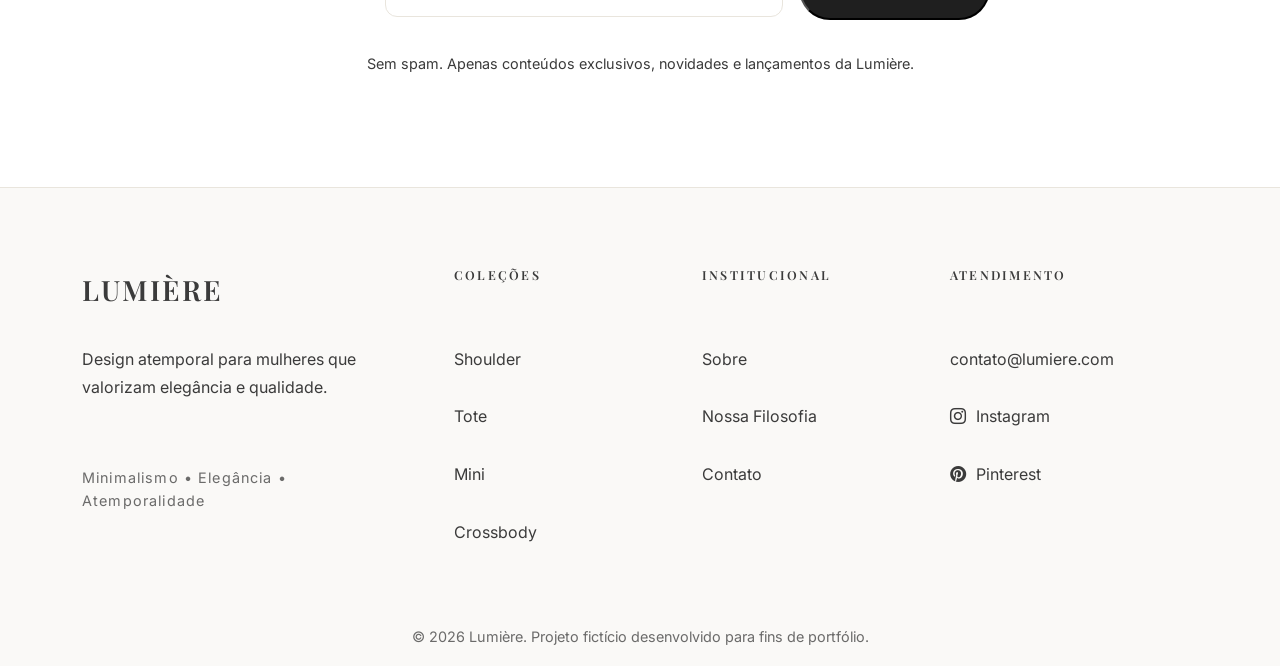
==== commit 28223e2a: "refactor: reorder homepage sections for purchase journey" ====
--- a/index.html
+++ b/index.html
@@ -270,6 +270,118 @@
 
 
 
+<!-- Benefits -->
+
+
+<section id="benefits" class="benefits">
+
+
+<div class="container">
+
+
+<div class="section-header">
+
+
+<span class="section-subtitle">
+Por que Lumière
+</span>
+
+
+<h2 class="section-title">
+
+Elegância também está nos detalhes.
+
+</h2>
+
+
+<p class="section-description">
+
+Cada peça é desenvolvida para unir estética,
+funcionalidade e qualidade, proporcionando uma
+experiência que vai além da compra.
+
+</p>
+
+
+</div>
+
+
+
+<div class="benefits-grid">
+
+
+<article class="benefit-card">
+
+<i class="bi bi-gem"></i>
+
+<h3>Materiais Premium</h3>
+
+<p>
+Couros selecionados e acabamentos de alta qualidade para garantir
+durabilidade e sofisticação.
+</p>
+
+</article>
+
+
+
+<article class="benefit-card">
+
+<i class="bi bi-stars"></i>
+
+<h3>Design Atemporal</h3>
+
+<p>
+Formas elegantes que acompanham diferentes estilos e permanecem
+atuais ao longo do tempo.
+</p>
+
+</article>
+
+
+
+<article class="benefit-card">
+
+<i class="bi bi-scissors"></i>
+
+<h3>Acabamento Cuidadoso</h3>
+
+<p>
+Cada detalhe é pensado para oferecer conforto,
+funcionalidade e um visual refinado.
+</p>
+
+</article>
+
+
+
+<article class="benefit-card">
+
+<i class="bi bi-box-seam"></i>
+
+<h3>Entrega Nacional</h3>
+
+<p>
+Enviamos para todo o Brasil com segurança e acompanhamento do pedido.
+</p>
+
+</article>
+
+
+
+</div>
+
+
+</div>
+
+
+</section>
+
+
+
+
+
+
 <!-- Story -->
 
 
@@ -340,118 +452,6 @@
 
 
 </section>
-
-
-<!-- Benefits -->
-
-
-<section id="benefits" class="benefits">
-
-
-<div class="container">
-
-
-<div class="section-header">
-
-
-<span class="section-subtitle">
-Por que Lumière
-</span>
-
-
-<h2 class="section-title">
-
-Elegância também está nos detalhes.
-
-</h2>
-
-
-<p class="section-description">
-
-Cada peça é desenvolvida para unir estética,
-funcionalidade e qualidade, proporcionando uma
-experiência que vai além da compra.
-
-</p>
-
-
-</div>
-
-
-
-<div class="benefits-grid">
-
-
-<article class="benefit-card">
-
-<i class="bi bi-gem"></i>
-
-<h3>Materiais Premium</h3>
-
-<p>
-Couros selecionados e acabamentos de alta qualidade para garantir
-durabilidade e sofisticação.
-</p>
-
-</article>
-
-
-
-<article class="benefit-card">
-
-<i class="bi bi-stars"></i>
-
-<h3>Design Atemporal</h3>
-
-<p>
-Formas elegantes que acompanham diferentes estilos e permanecem
-atuais ao longo do tempo.
-</p>
-
-</article>
-
-
-
-<article class="benefit-card">
-
-<i class="bi bi-scissors"></i>
-
-<h3>Acabamento Cuidadoso</h3>
-
-<p>
-Cada detalhe é pensado para oferecer conforto,
-funcionalidade e um visual refinado.
-</p>
-
-</article>
-
-
-
-<article class="benefit-card">
-
-<i class="bi bi-box-seam"></i>
-
-<h3>Entrega Nacional</h3>
-
-<p>
-Enviamos para todo o Brasil com segurança e acompanhamento do pedido.
-</p>
-
-</article>
-
-
-
-</div>
-
-
-</div>
-
-
-</section>
-
-
-
-
 
 
 <!-- Categories -->
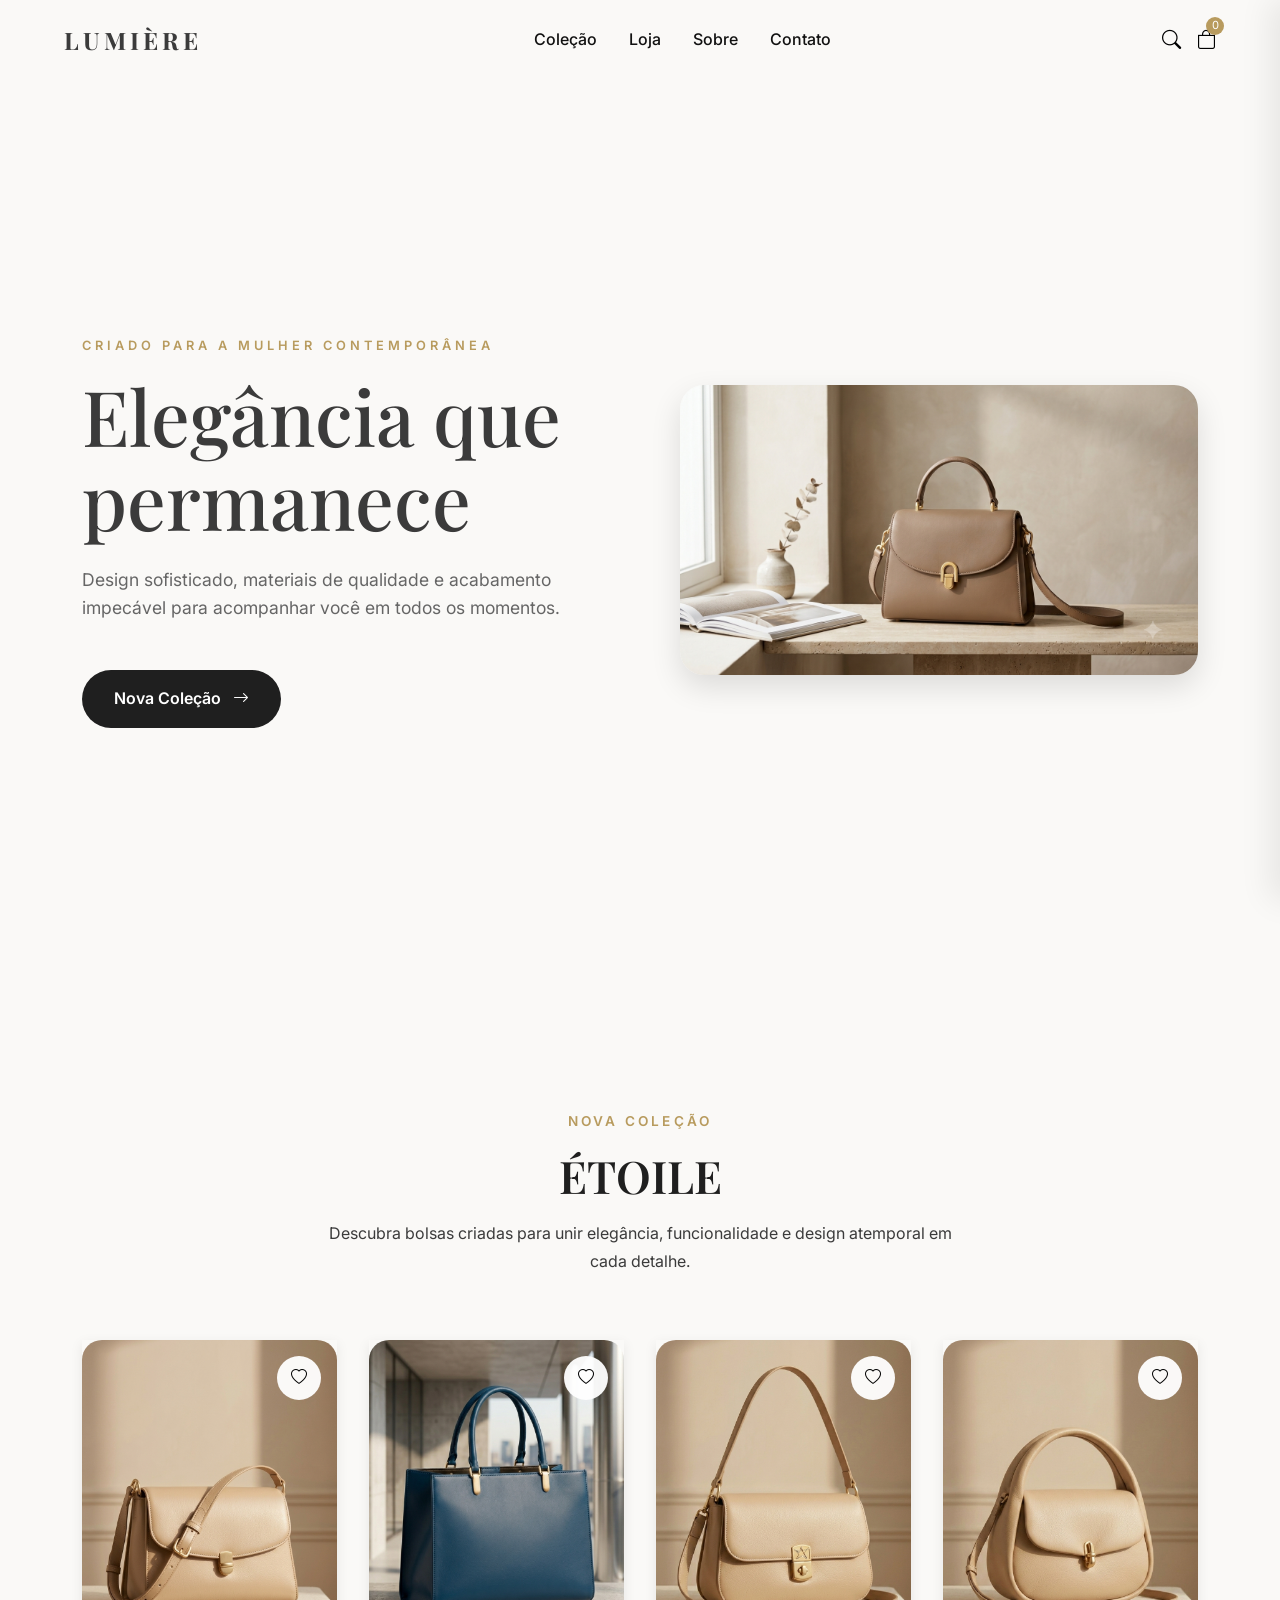
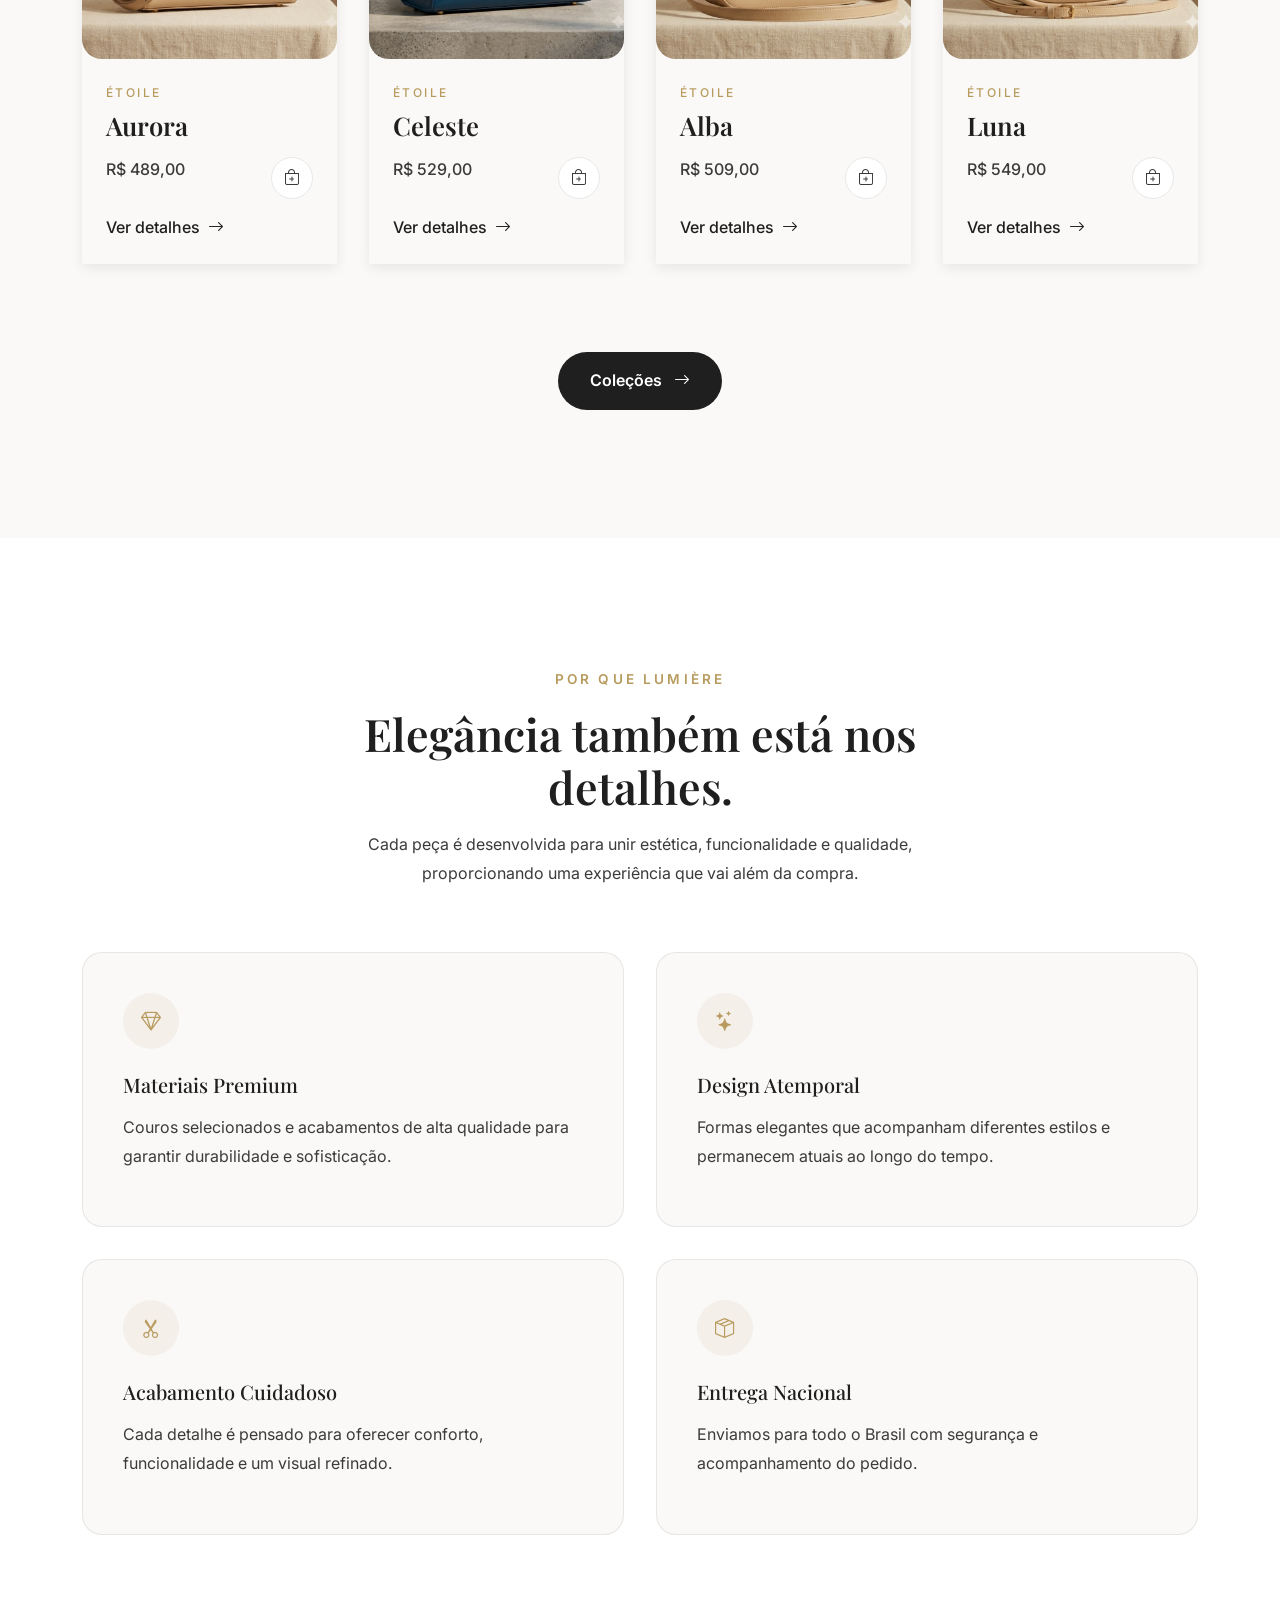
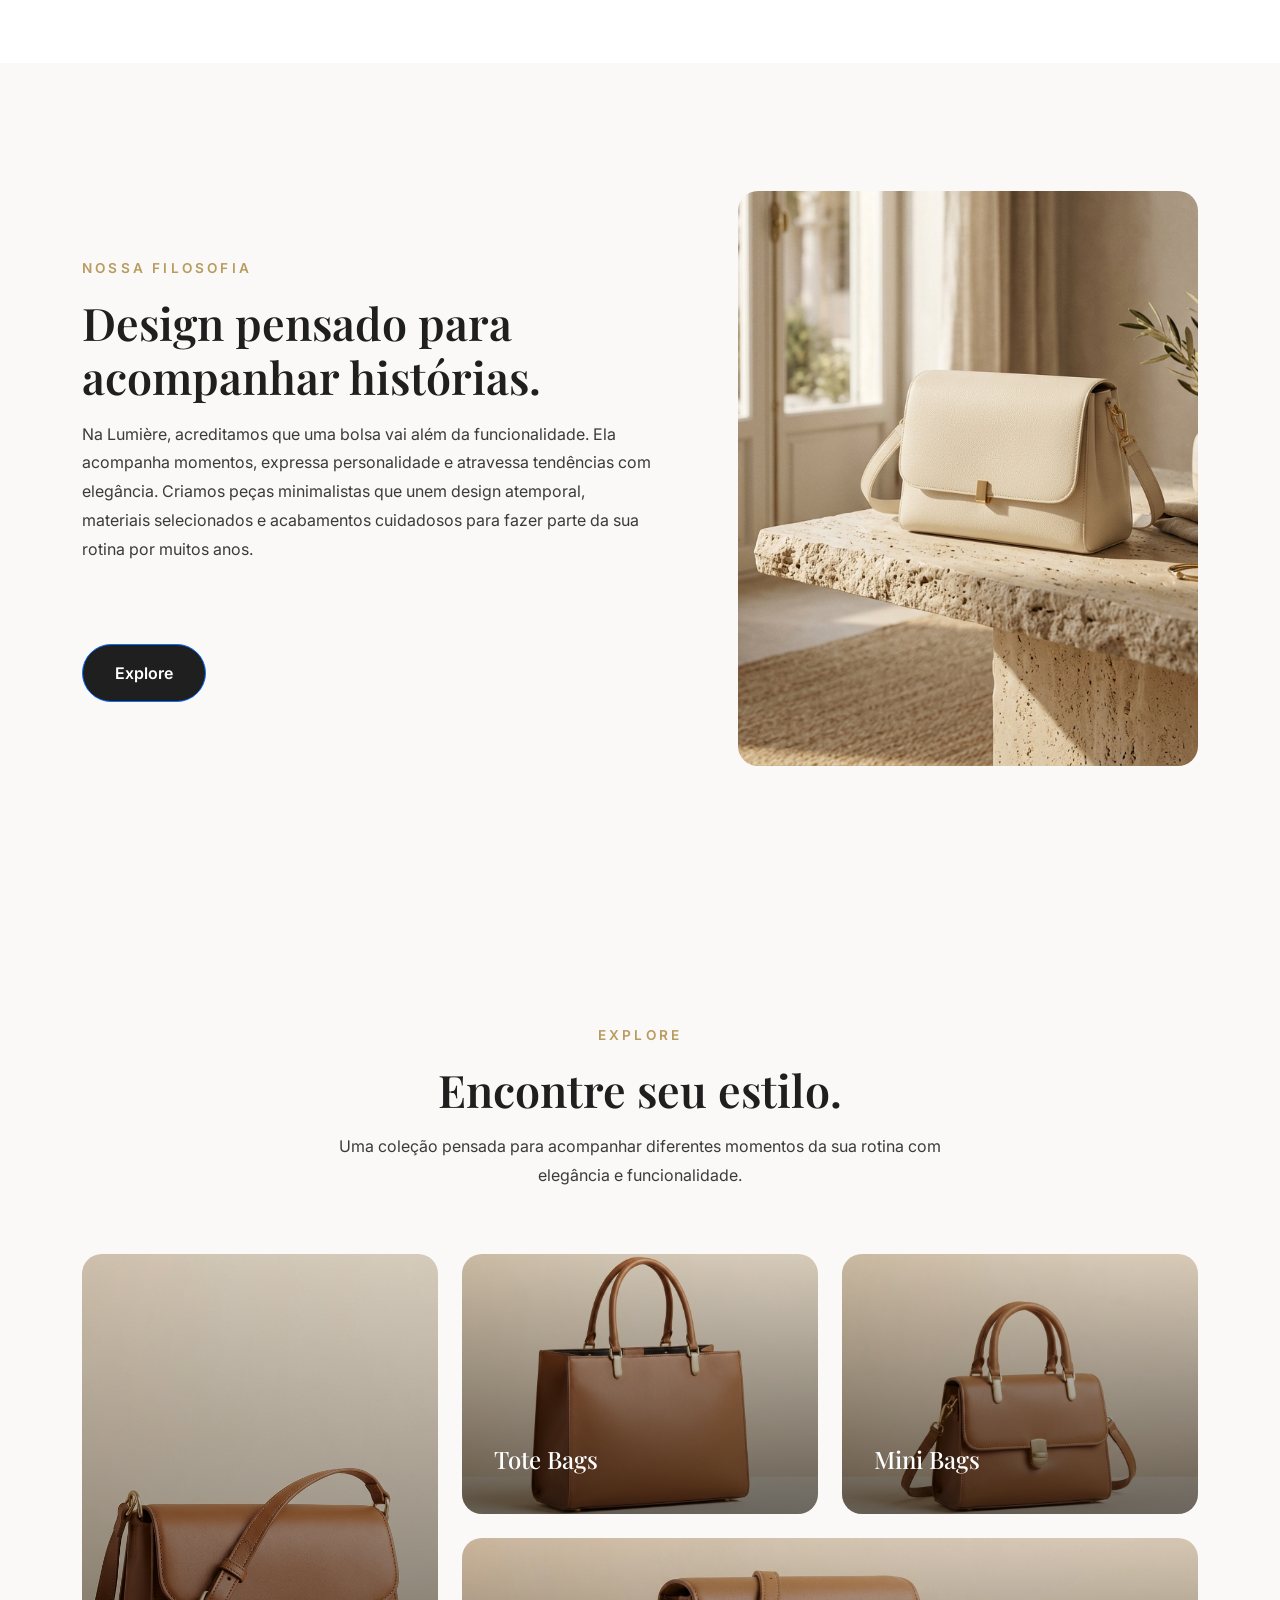
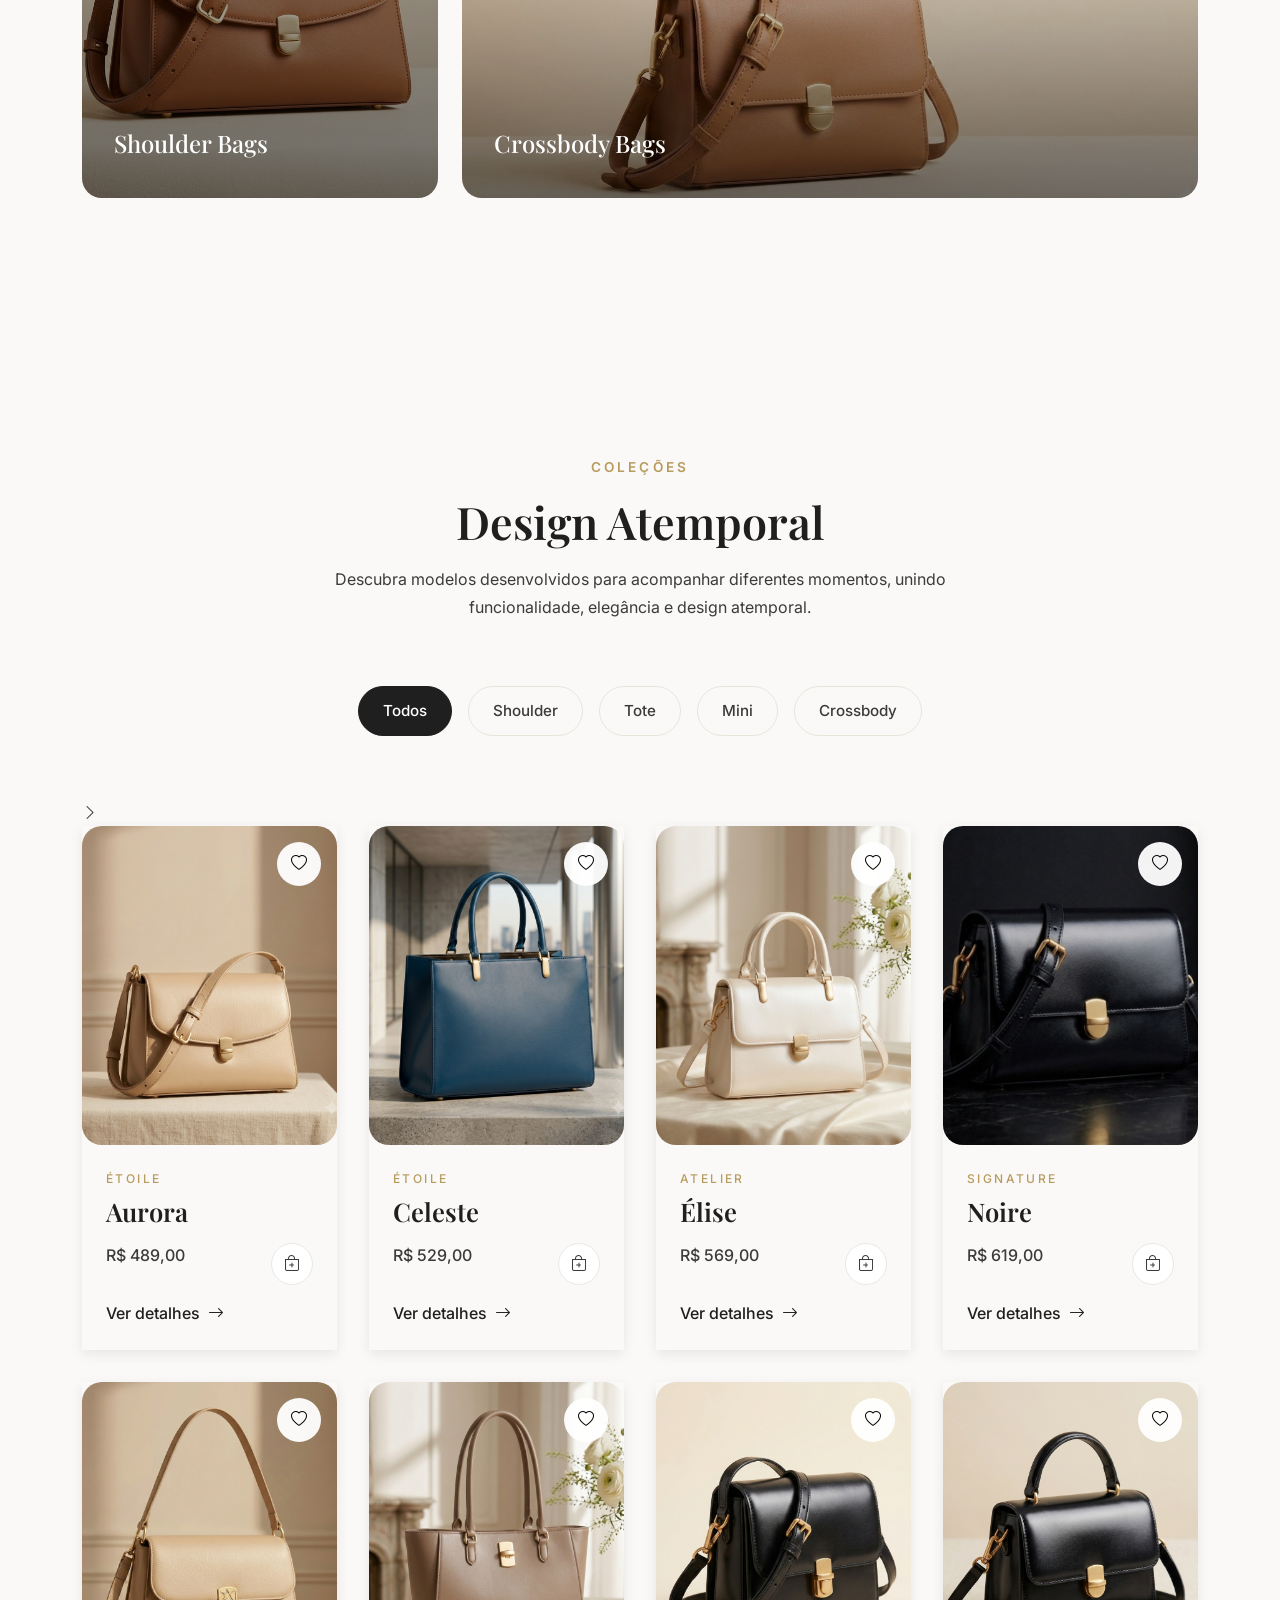
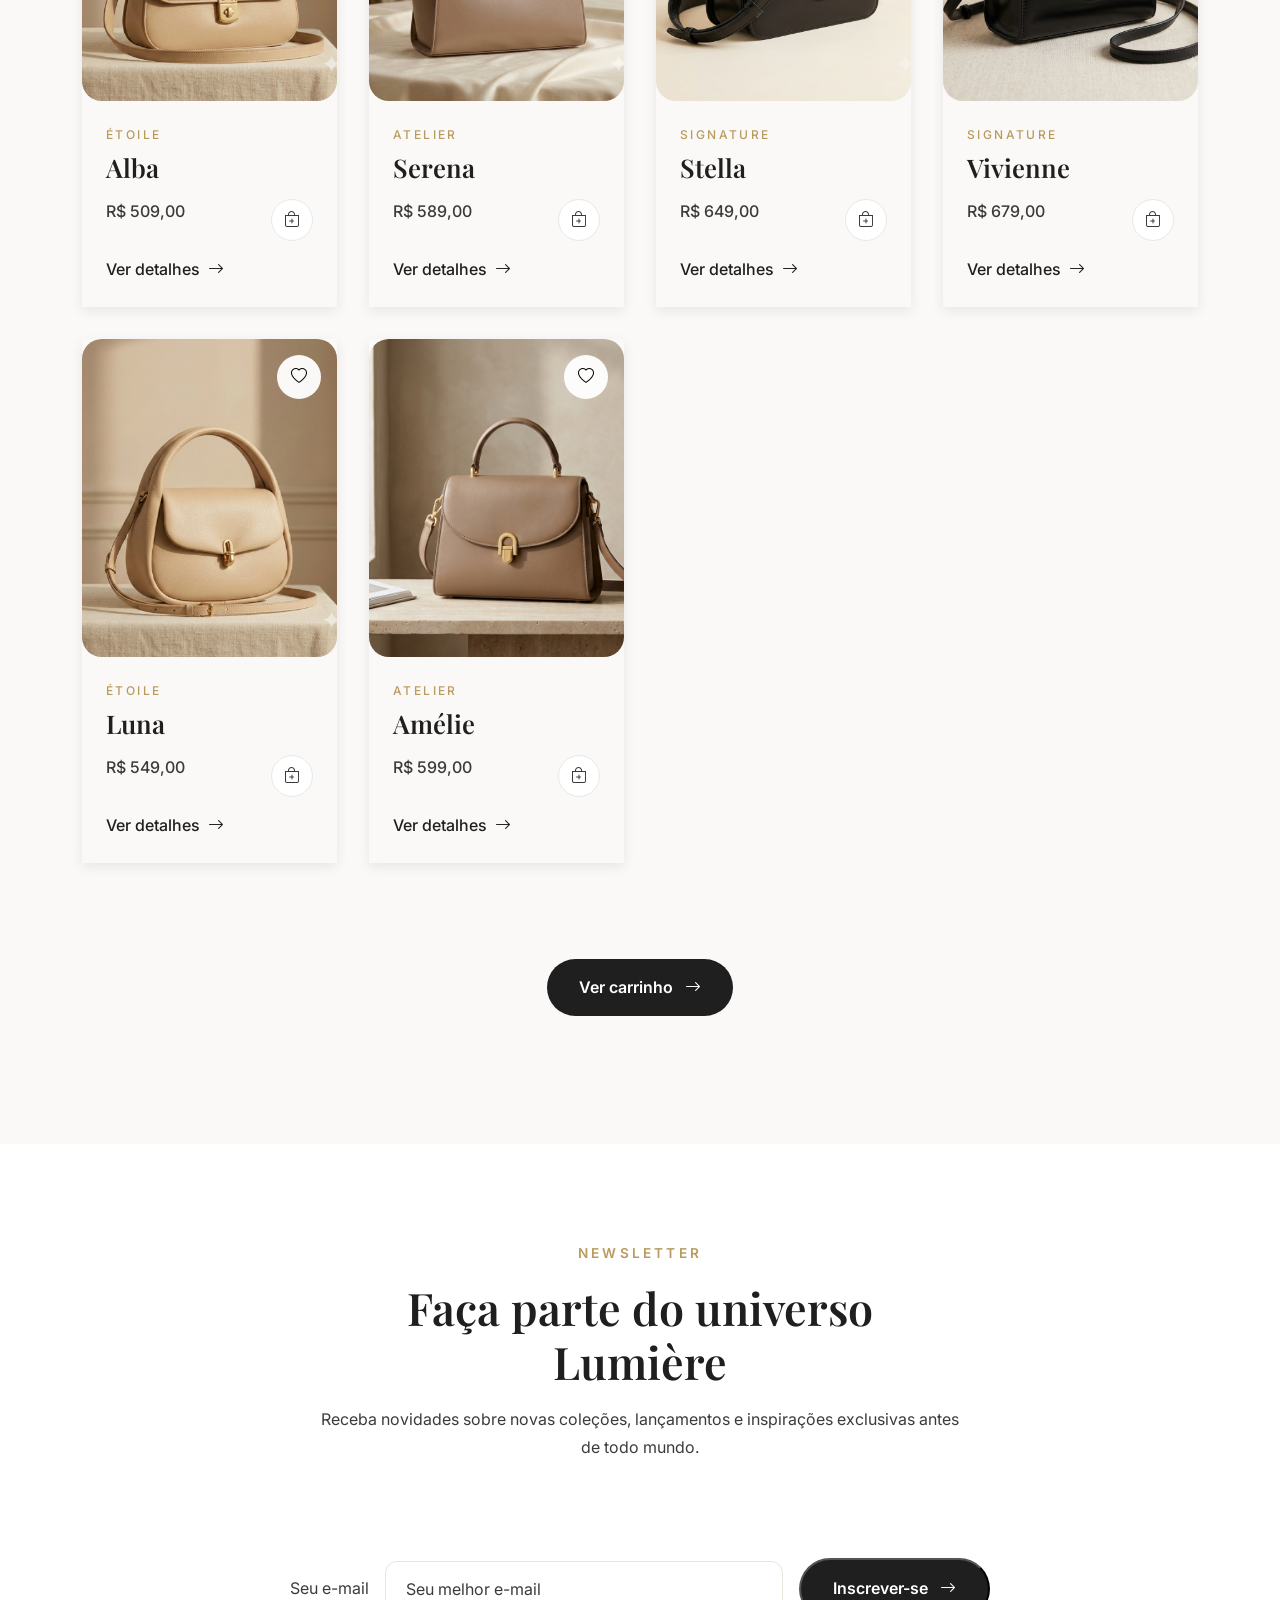
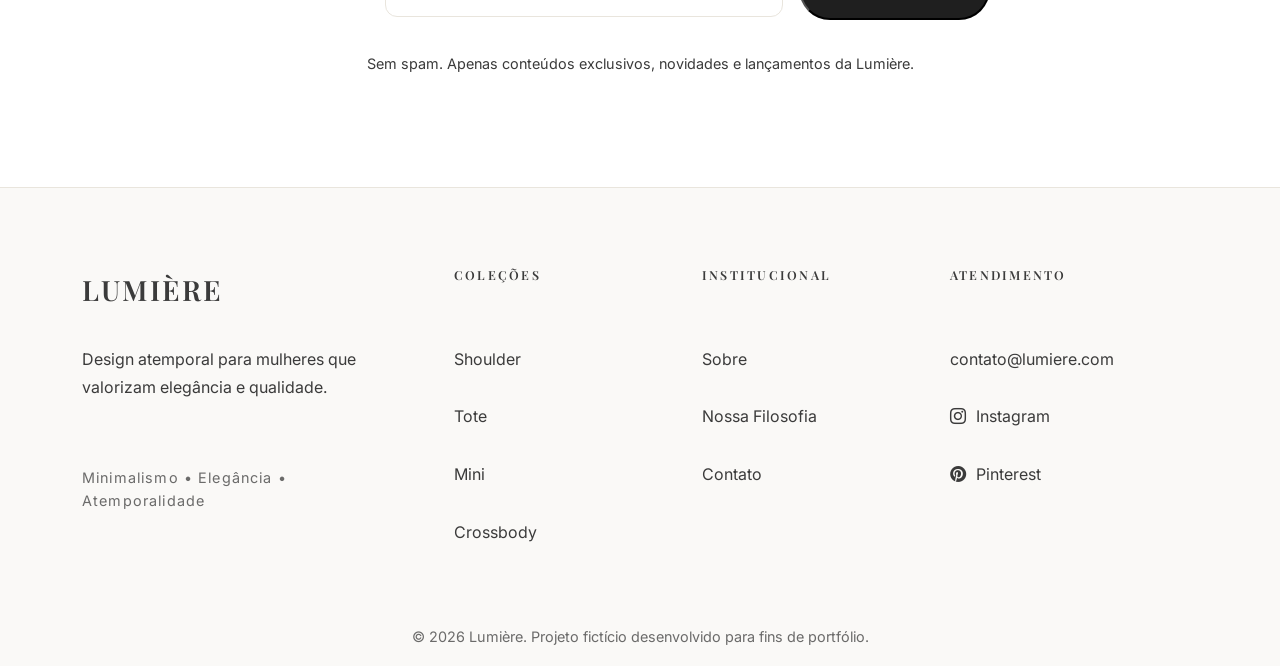
==== commit 4e2308aa: "fix: align homepage CTAs with purchase journey" ====
--- a/index.html
+++ b/index.html
@@ -494,7 +494,10 @@
 
 
 
-<article class="category-card category-large">
+<a
+href="#products"
+class="category-card category-large"
+data-category="shoulder">
 
 
 <img
@@ -513,12 +516,15 @@
 </div>
 
 
-</article>
-
-
-
-
-<article class="category-card">
+</a>
+
+
+
+
+<a
+href="#products"
+class="category-card"
+data-category="tote">
 
 
 <img
@@ -537,12 +543,15 @@
 </div>
 
 
-</article>
-
-
-
-
-<article class="category-card">
+</a>
+
+
+
+
+<a
+href="#products"
+class="category-card"
+data-category="mini">
 
 
 <img
@@ -561,12 +570,15 @@
 </div>
 
 
-</article>
-
-
-
-
-<article class="category-card category-wide">
+</a>
+
+
+
+
+<a
+href="#products"
+class="category-card category-wide"
+data-category="crossbody">
 
 
 <img
@@ -585,7 +597,7 @@
 </div>
 
 
-</article>
+</a>
 
 
 
@@ -696,10 +708,10 @@
 
 
 <a
-href="#"
+href="./cart.html"
 class="btn-primary">
 
-Ver coleção completa
+Ver carrinho
 
 <i class="bi bi-arrow-right"></i>
 
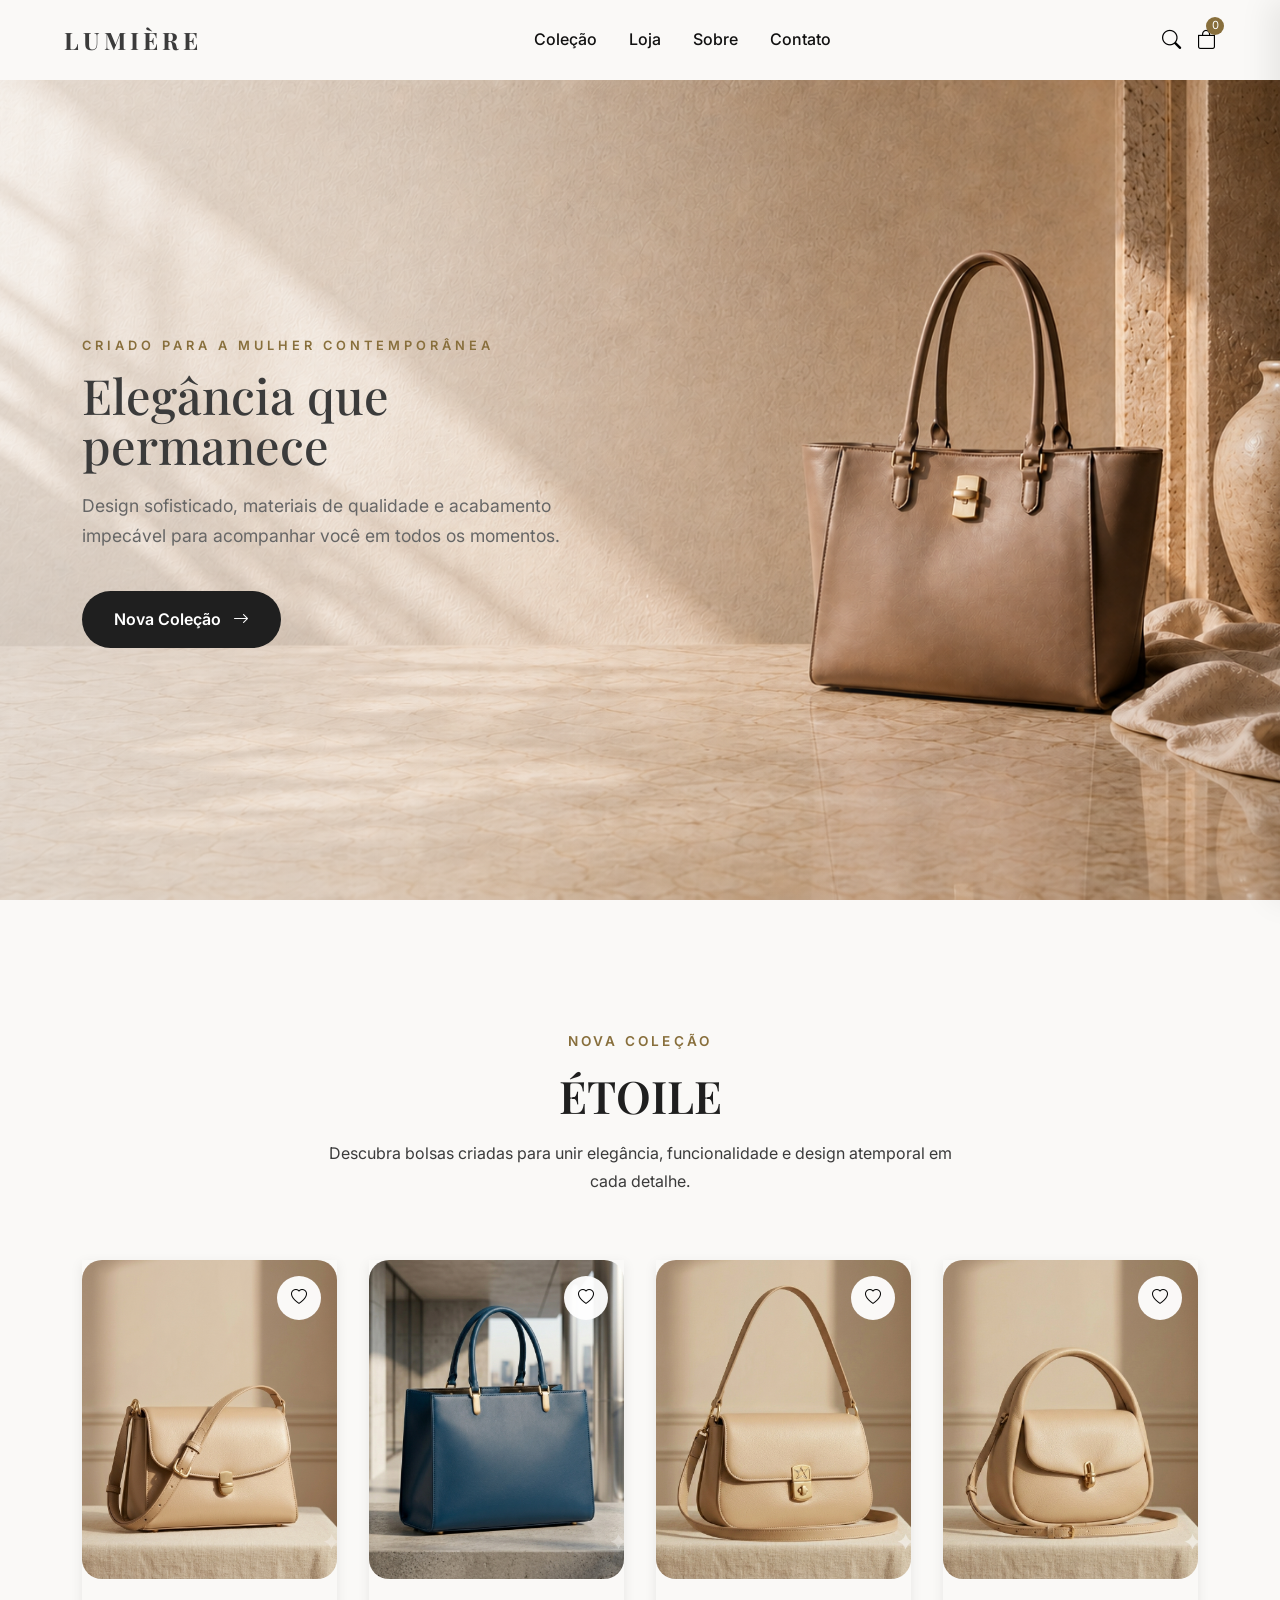
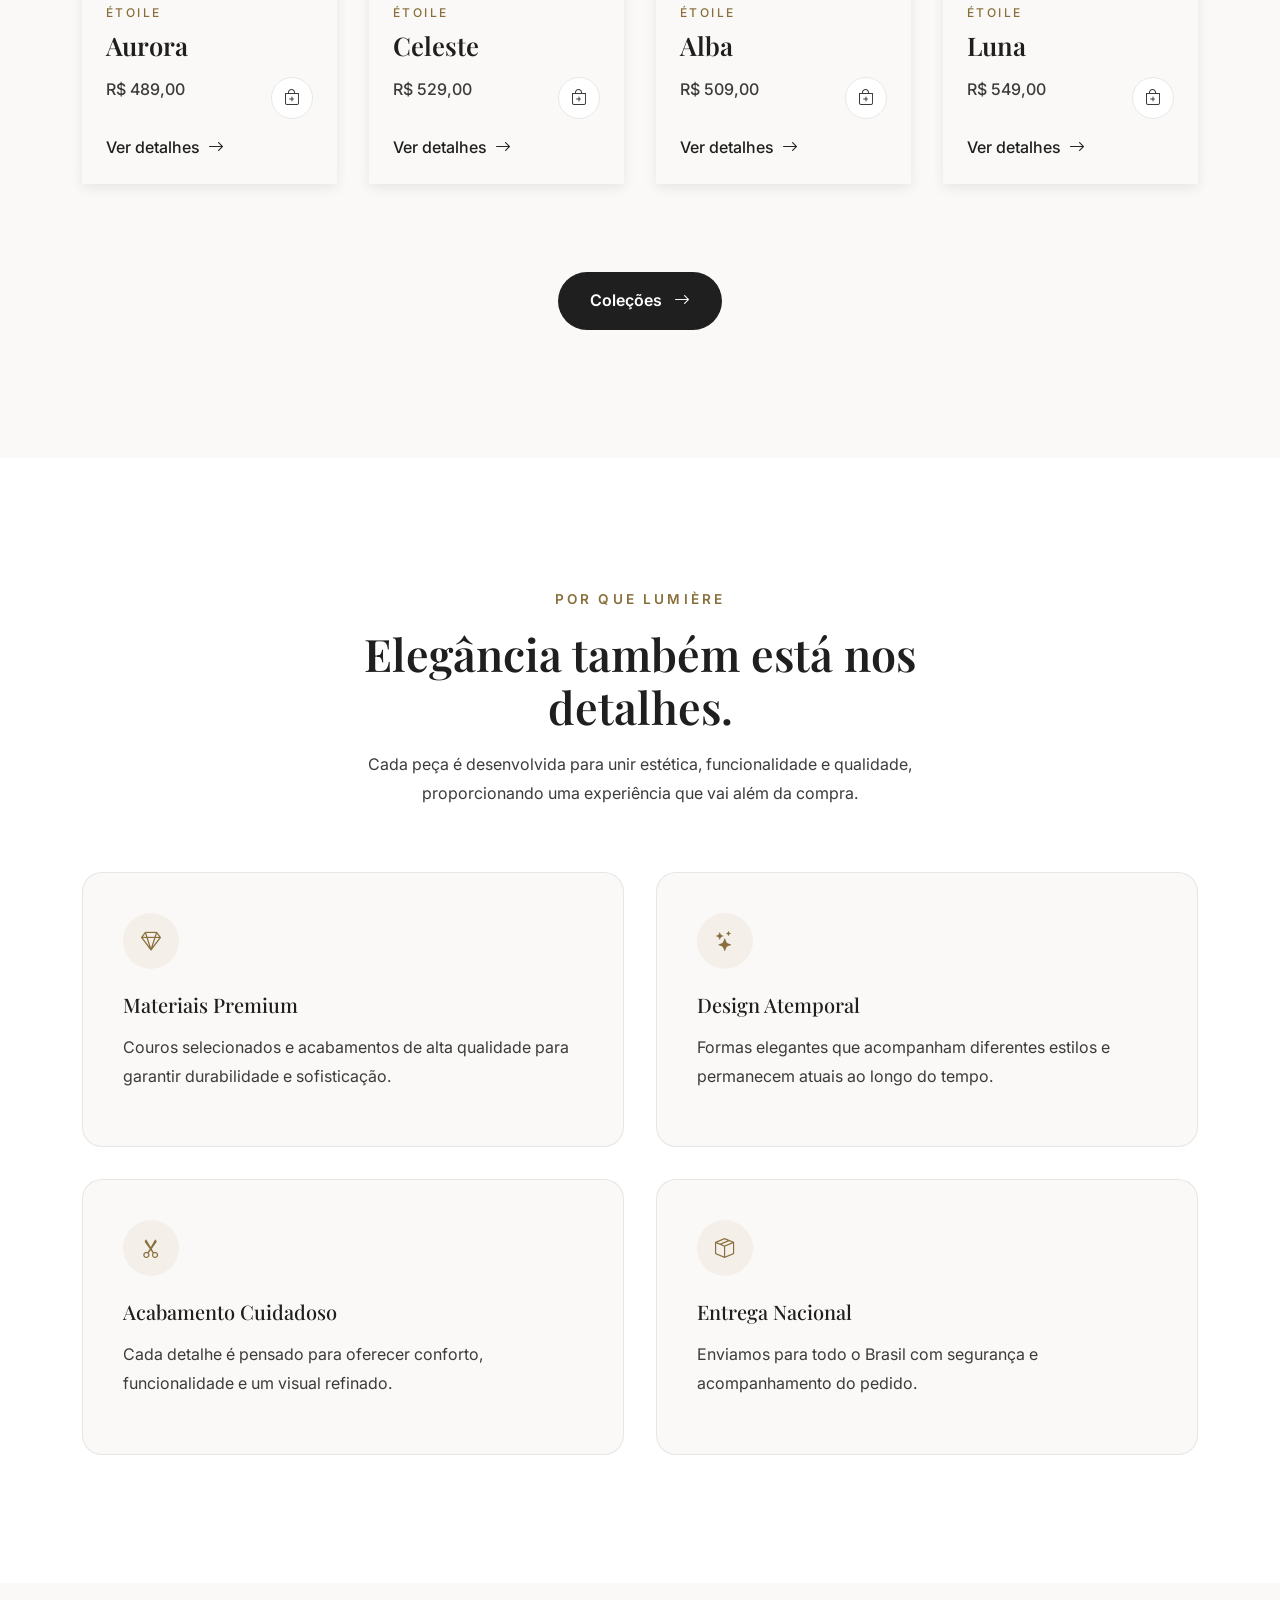
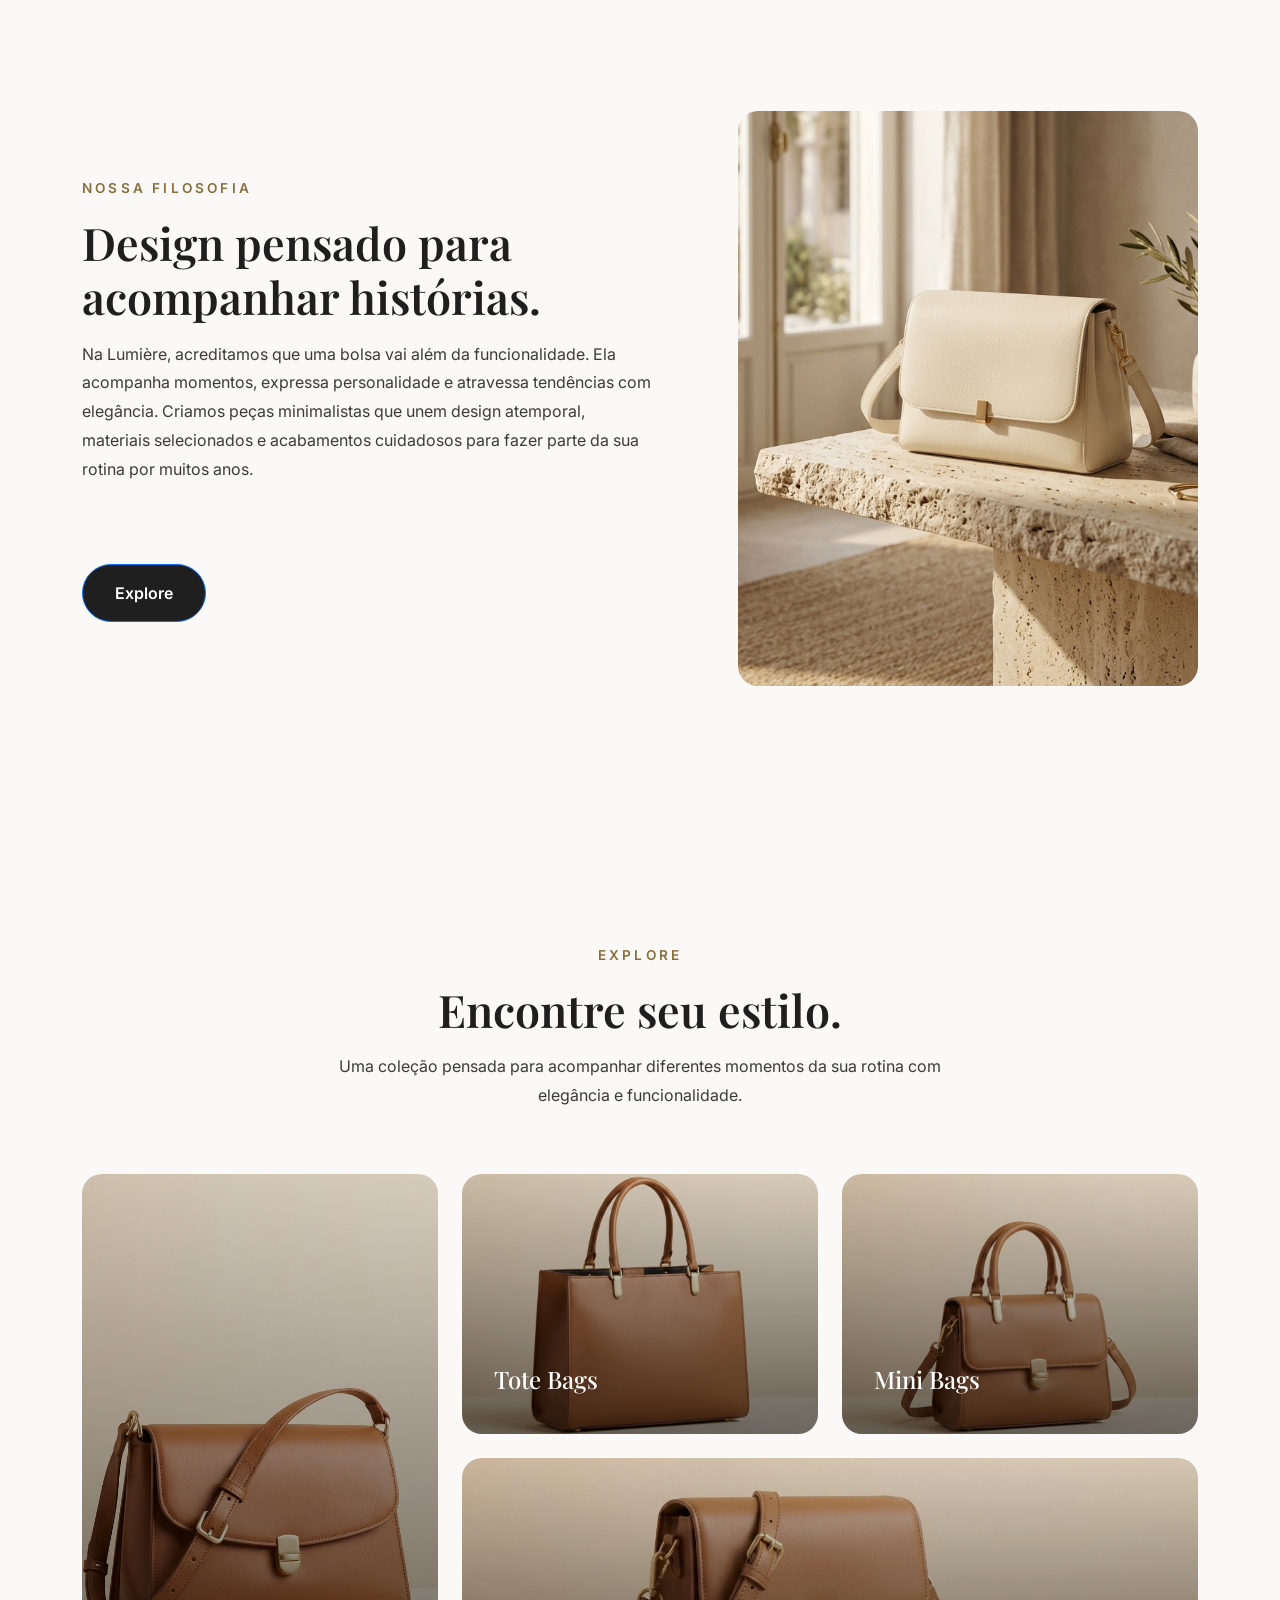
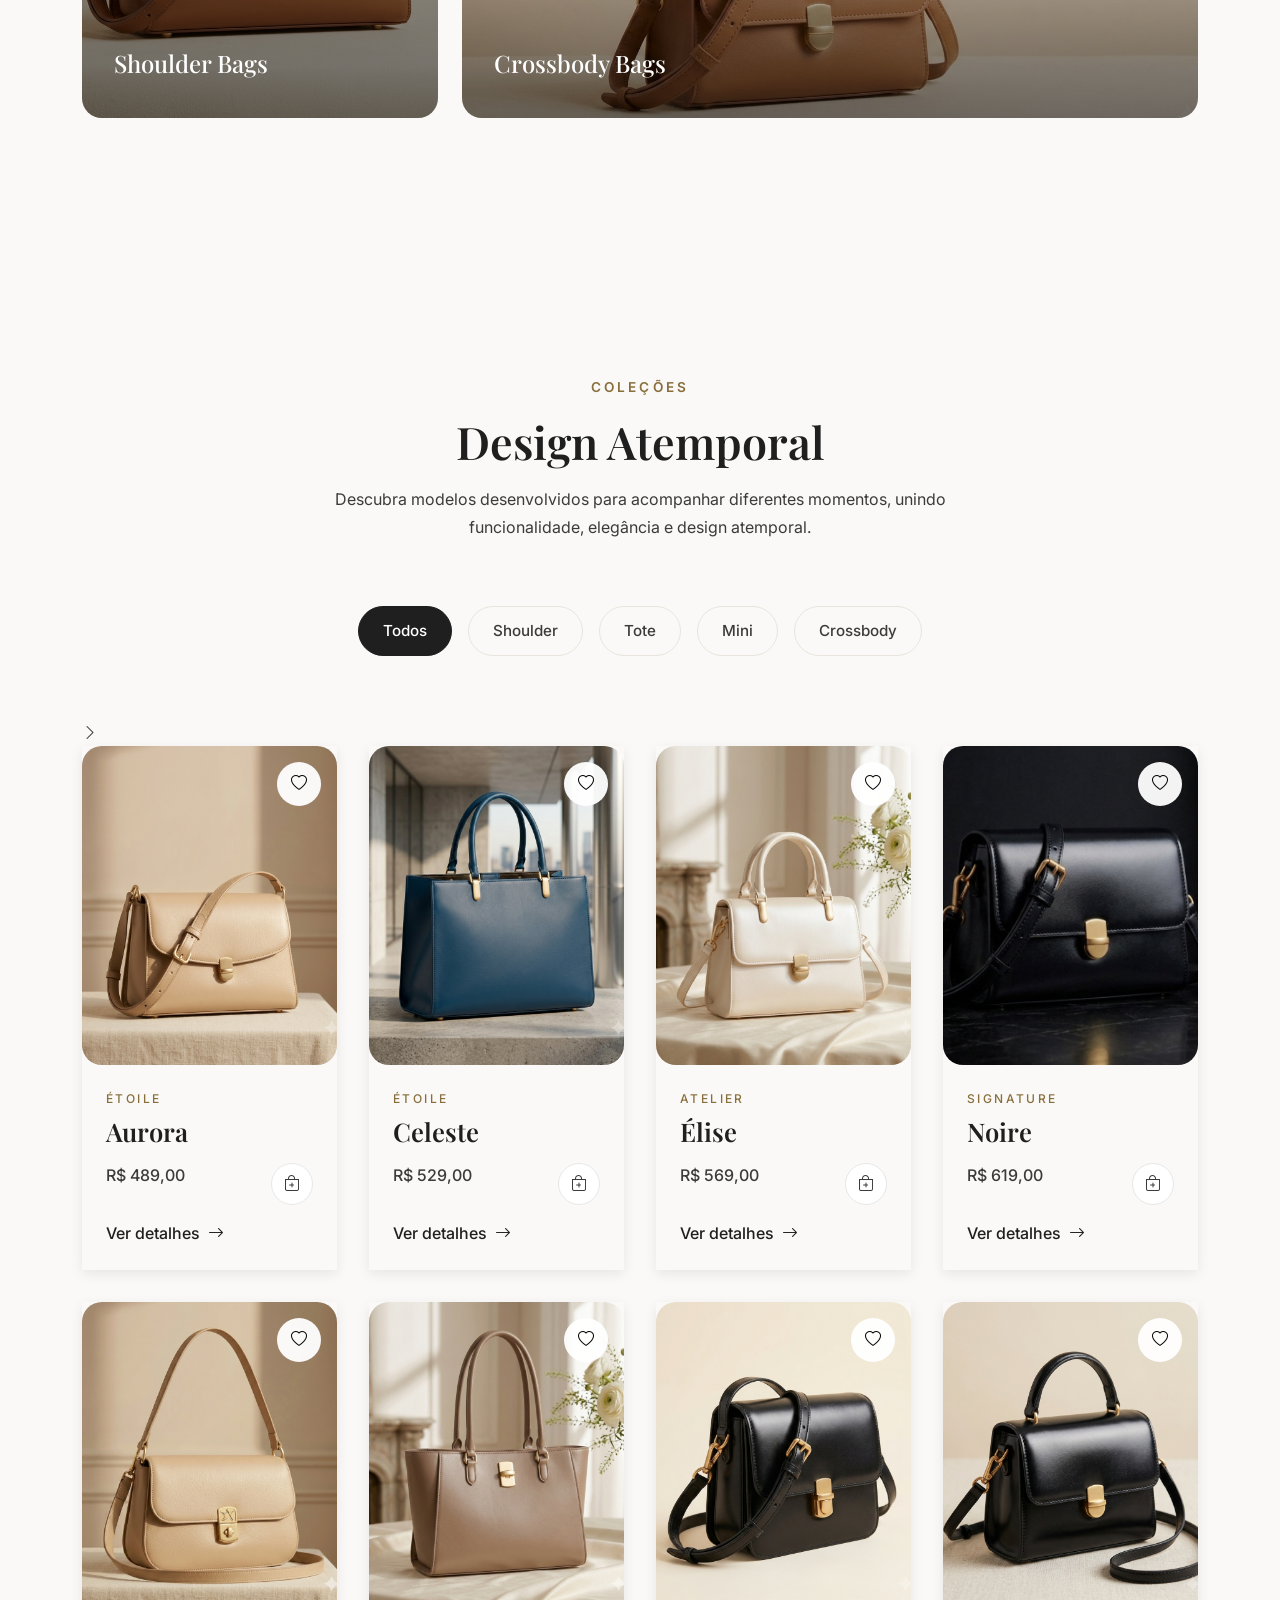
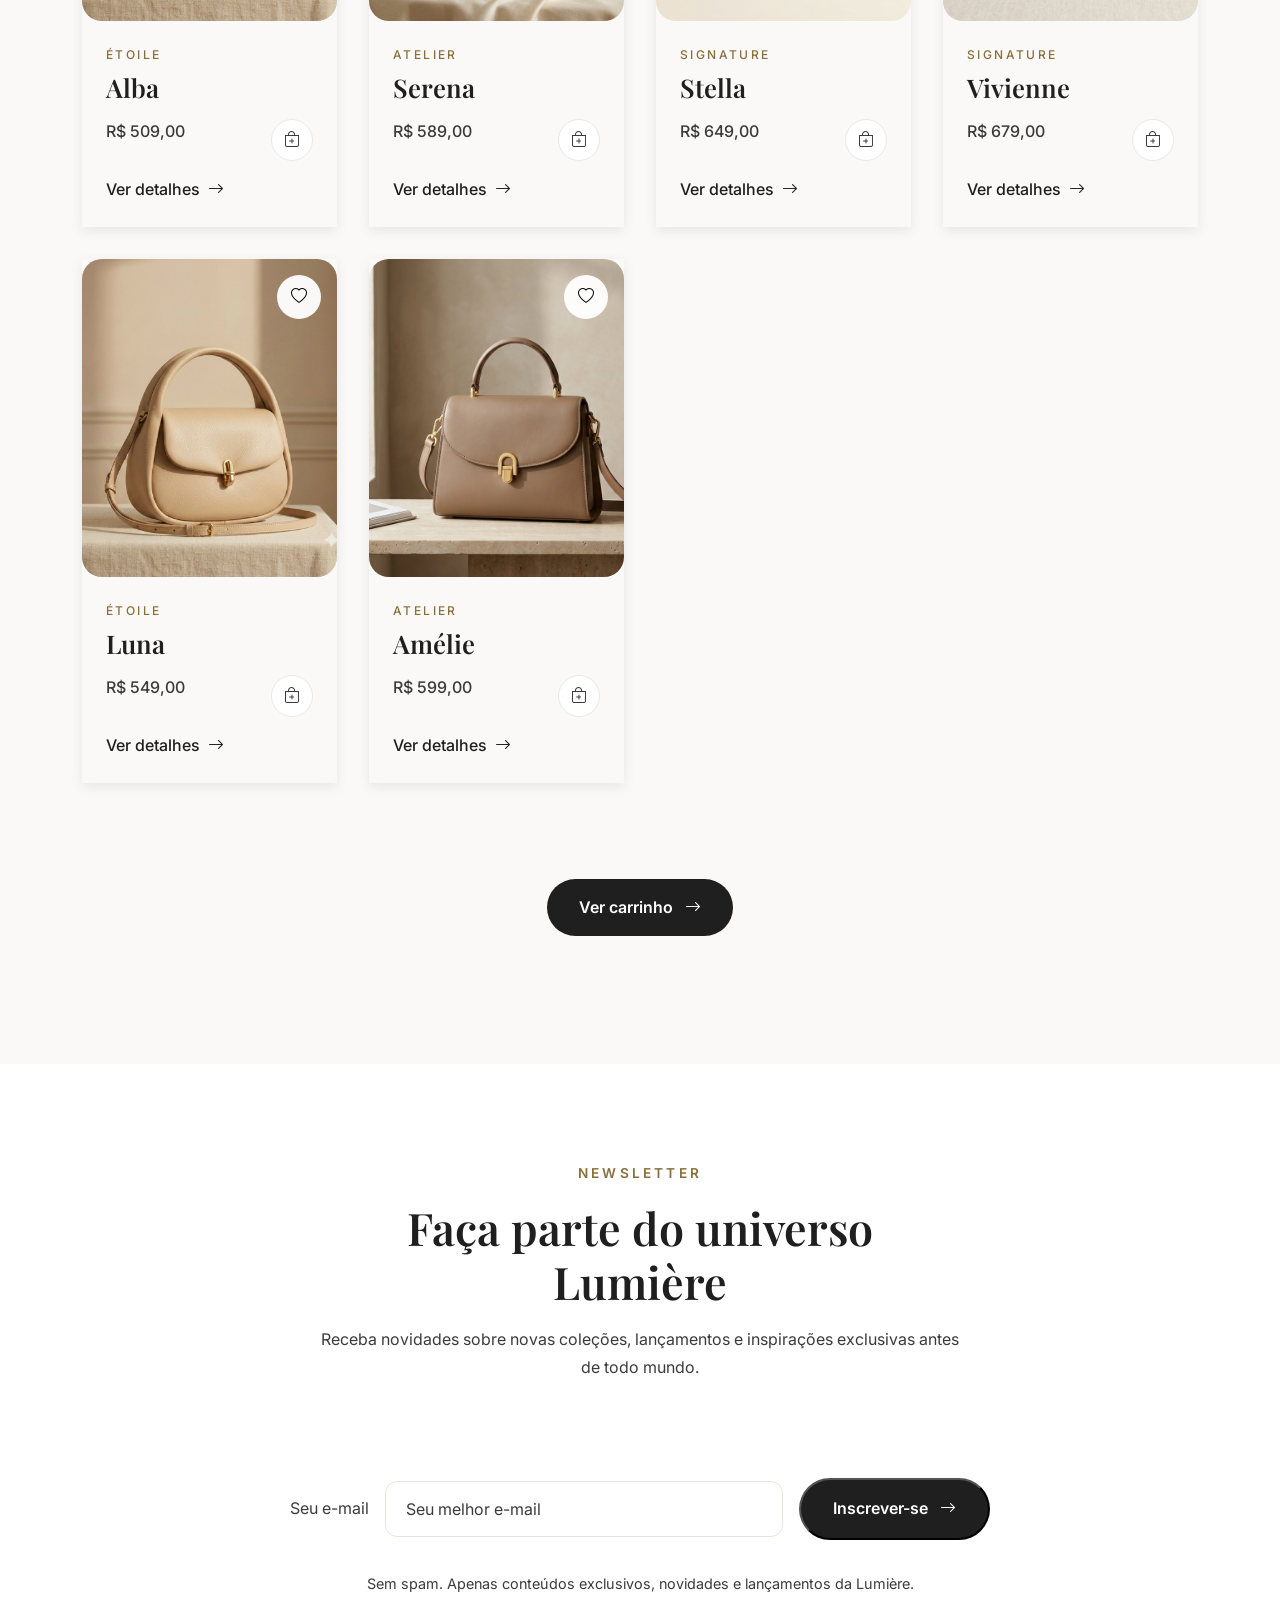
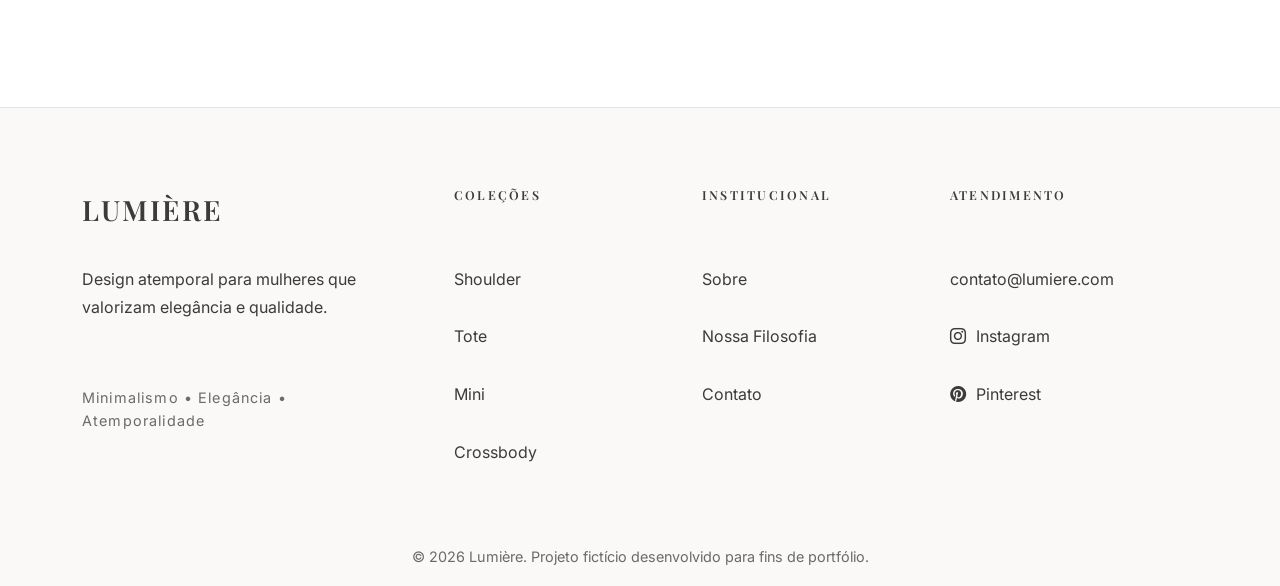
==== commit 9cfc01e2: "feat(hero): redesign hero with editorial background and responsive improvements" ====
--- a/index.html
+++ b/index.html
@@ -118,6 +118,8 @@
                 <button
                     type="button"
                     class="icon-button cart-button"
+                    aria-controls="mini-cart"
+                    aria-expanded="false"
                     aria-label="Carrinho de compras">
 
                     <i class="bi bi-bag"></i>
@@ -145,7 +147,10 @@
 
 <!-- Hero -->
 
-<section id="hero" class="hero">
+<section
+    id="hero"
+    class="hero"
+    aria-label="Campanha LUMIÈRE com a bolsa Serena">
 
 
 <div class="container hero-content">
@@ -185,23 +190,6 @@
 
 
 </div>
-
-
-
-<div class="hero-image">
-
-
-<img 
-src="./assets/images/hero/banner1.jpg"
-alt="Bolsa de luxo da coleção Lumière"
-loading="eager"
-decoding="async">
-
-
-</div>
-
-
-
 </div>
 
 
@@ -960,14 +948,20 @@
 <!-- Mini Cart -->
 
 <aside
+    id="mini-cart"
     class="mini-cart"
-    aria-label="Carrinho de compras">
+    role="dialog"
+    aria-modal="true"
+    aria-labelledby="mini-cart-title"
+    aria-hidden="true"
+    tabindex="-1"
+    inert>
 
        <div class="mini-cart-header">
 
     <div class="mini-cart-header-info">
 
-        <h2>Meu carrinho</h2>
+        <h2 id="mini-cart-title">Meu carrinho</h2>
 
         <span class="cart-items-count">
 
@@ -1016,7 +1010,7 @@
 
 </aside>
 
-<div class="cart-overlay"></div>
+<div class="cart-overlay" aria-hidden="true"></div>
 
 
 <!-- Ordem de dependências: toast → mobile-menu → Bootstrap → main → products → cart → newsletter -->
--- a/css/responsive.css
+++ b/css/responsive.css
@@ -4,10 +4,105 @@
 
 @media (max-width: 992px) {
 
+    /* ---------- Hero ---------- */
+
+    .hero {
+        background-position: 75% center;
+    }
+
+    .hero-content {
+        grid-template-columns: minmax(0, .8fr) minmax(0, 1.2fr);
+    }
+
+    .hero-text {
+        max-width: 19rem;
+    }
+
     /* ---------- Products ---------- */
 
     .products-grid {
         grid-template-columns: repeat(2, minmax(0, 1fr));
+    }
+
+}
+
+
+/* ==================================================
+   TABLET — REFINAMENTO DO HERO
+================================================== */
+
+@media (min-width: 769px) and (max-width: 1024px) {
+
+    .hero {
+        background-position: 76% center;
+    }
+
+    .hero-content {
+        grid-template-columns: minmax(0, .85fr) minmax(0, 1.15fr);
+
+        padding-block: clamp(3rem, 6vh, 4.5rem);
+    }
+
+    .hero-text {
+        max-width: 21.5rem;
+    }
+
+    .hero-title {
+        font-size: clamp(2.1rem, 3.4vw, 2.35rem);
+        line-height: 1.04;
+    }
+
+    .hero-description {
+        max-width: 32ch;
+
+        font-size: 1rem;
+        line-height: 1.65;
+    }
+
+    .hero .btn-primary {
+        min-height: 52px;
+
+        margin-top: 1.35rem;
+        padding: .85rem 1.65rem;
+    }
+
+}
+
+@media (min-width: 769px) and (max-width: 1024px) and (orientation: portrait) {
+
+    .hero {
+        background-image: url("../assets/images/hero/banner1-mobile.png");
+        background-position: center 54%;
+    }
+
+    .hero::before {
+        background:
+            linear-gradient(
+                180deg,
+                rgba(250, 249, 247, .34) 0%,
+                rgba(250, 249, 247, .22) 42%,
+                rgba(250, 249, 247, .06) 64%,
+                transparent 78%
+            ),
+            linear-gradient(
+                90deg,
+                rgba(250, 249, 247, .42) 0%,
+                rgba(250, 249, 247, .14) 48%,
+                transparent 72%
+            );
+    }
+
+    .hero-content {
+        min-height: inherit;
+
+        grid-template-columns: 1fr;
+        align-items: start;
+
+        padding-block: clamp(3.25rem, 6vh, 4.5rem) 3.5rem;
+    }
+
+    .hero-text {
+        max-width: 21rem;
     }
 
 }
@@ -146,49 +241,59 @@
     /* ---------- Hero ---------- */
 
     .hero {
-        min-height: auto;
-
-        padding-bottom: 3rem;
+        min-height: calc(100svh - var(--header-height));
+
+        background-image: url("../assets/images/hero/banner1-mobile.png");
+        background-position: center;
+    }
+
+    .hero::before {
+        background:
+            linear-gradient(
+                180deg,
+                rgba(250, 249, 247, 0.16) 18%,
+                rgba(250, 249, 247, 0.26) 55%,
+                rgba(250, 249, 247, 0.48) 100%
+            ),
+            linear-gradient(
+                90deg,
+                rgba(250, 249, 247, 0.50),
+                rgba(250, 249, 247, 0.06)
+            );
     }
 
     .hero-content {
         width: 100%;
+        min-height: inherit;
 
         grid-template-columns: 1fr;
-        justify-items: center;
-
-        gap: 2rem;
-
-        text-align: center;
+        justify-items: start;
+        align-items: start;
+
+        padding-block: clamp(2.75rem, 7vh, 4rem) 3rem;
+
+        text-align: left;
     }
 
     .hero-text {
-        order: 2;
-
         width: 100%;
+        max-width: 18.5rem;
     }
 
     .hero-title {
-        font-size: 2.5rem;
-        line-height: 1.1;
+        line-height: 1.04;
     }
 
     .hero-description {
-        max-width: 34ch;
-        margin-inline: auto;
-    }
-
-    .hero-image {
-        order: 1;
-    }
-
-    .hero-image img {
-        width: min(100%, 300px);
-    }
-
-    .hero-content,
-    .hero-image,
-    .hero-text {
+        max-width: 30ch;
+        margin-inline: 0;
+    }
+
+    .hero .btn-primary {
+        margin-top: 1.25rem;
+    }
+
+    .hero-content {
         max-width: 100%;
     }
 
@@ -525,4 +630,18 @@
 
 }
 
-}+}
+
+
+/* ==================================================
+   SMALL MOBILE
+================================================== */
+
+@media (max-width: 425px) {
+
+    .products-grid,
+    .products-catalog {
+        grid-template-columns: minmax(0, 1fr);
+    }
+
+}
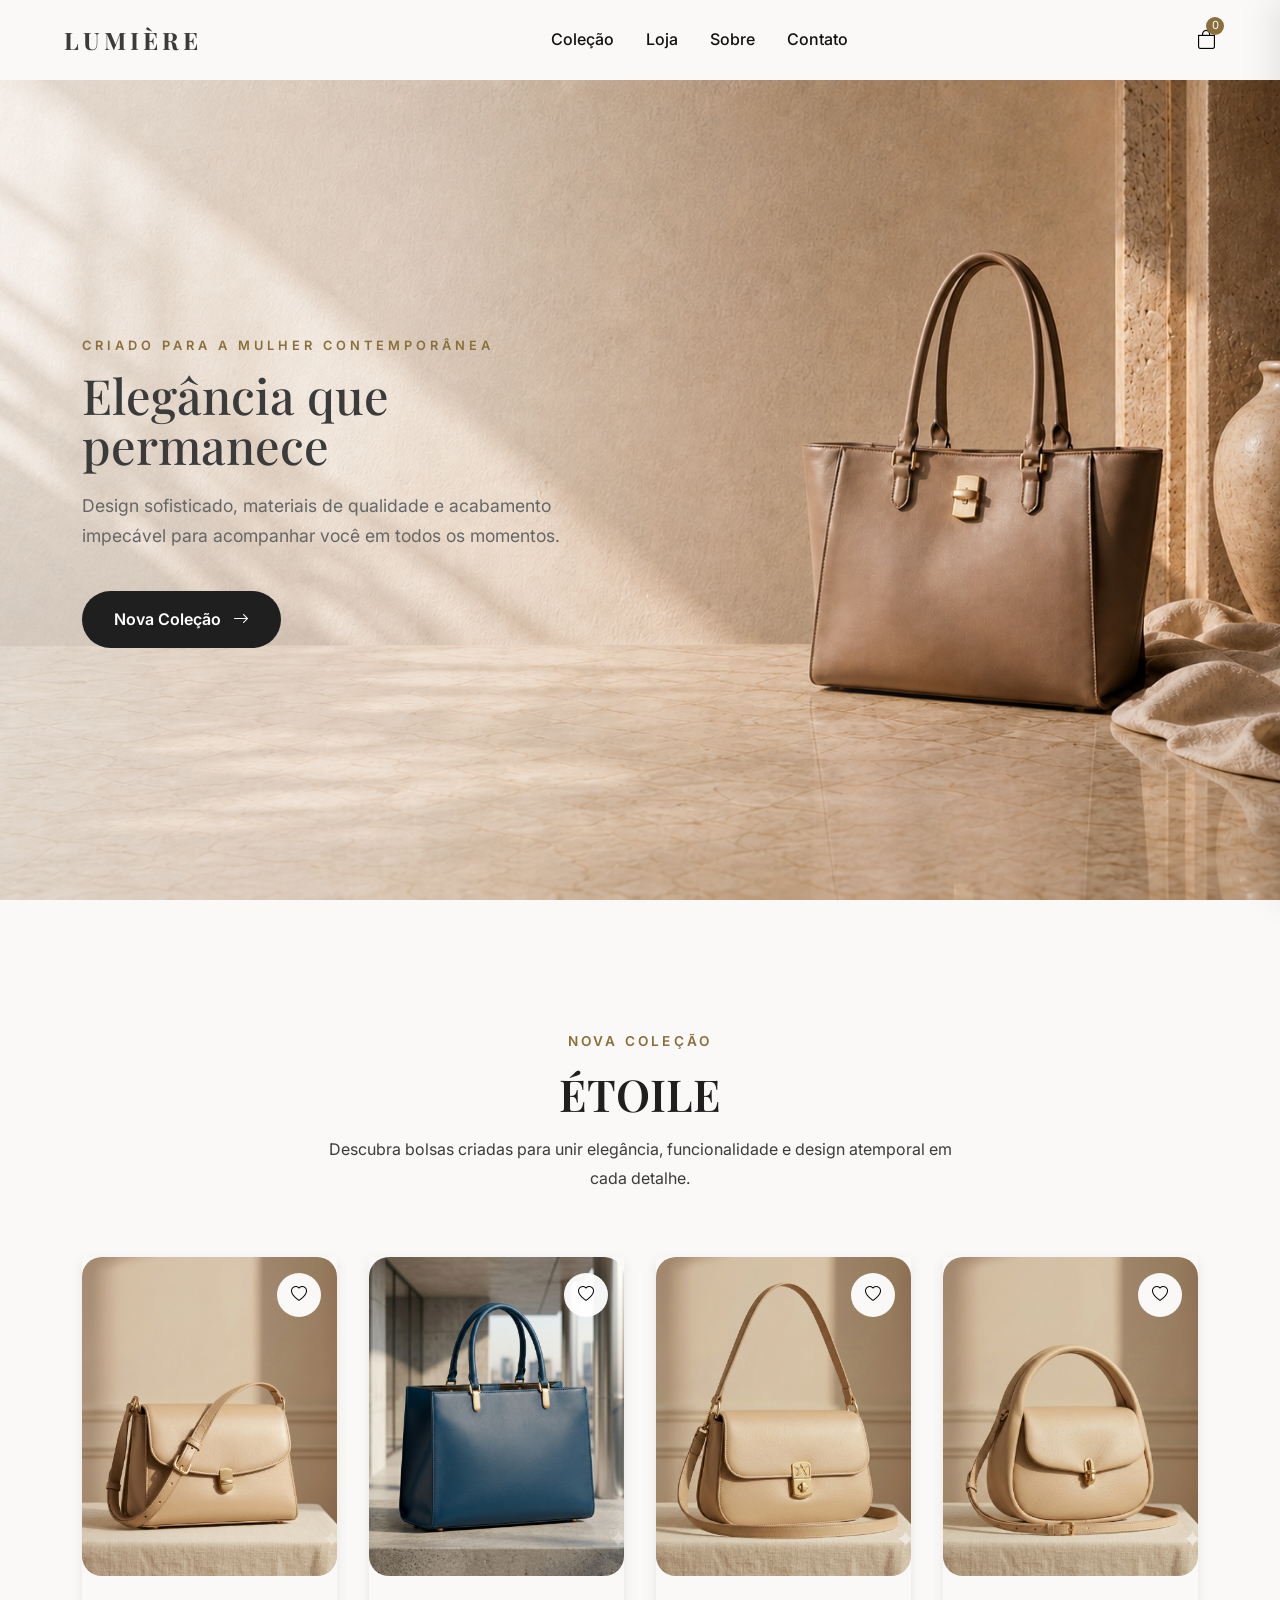
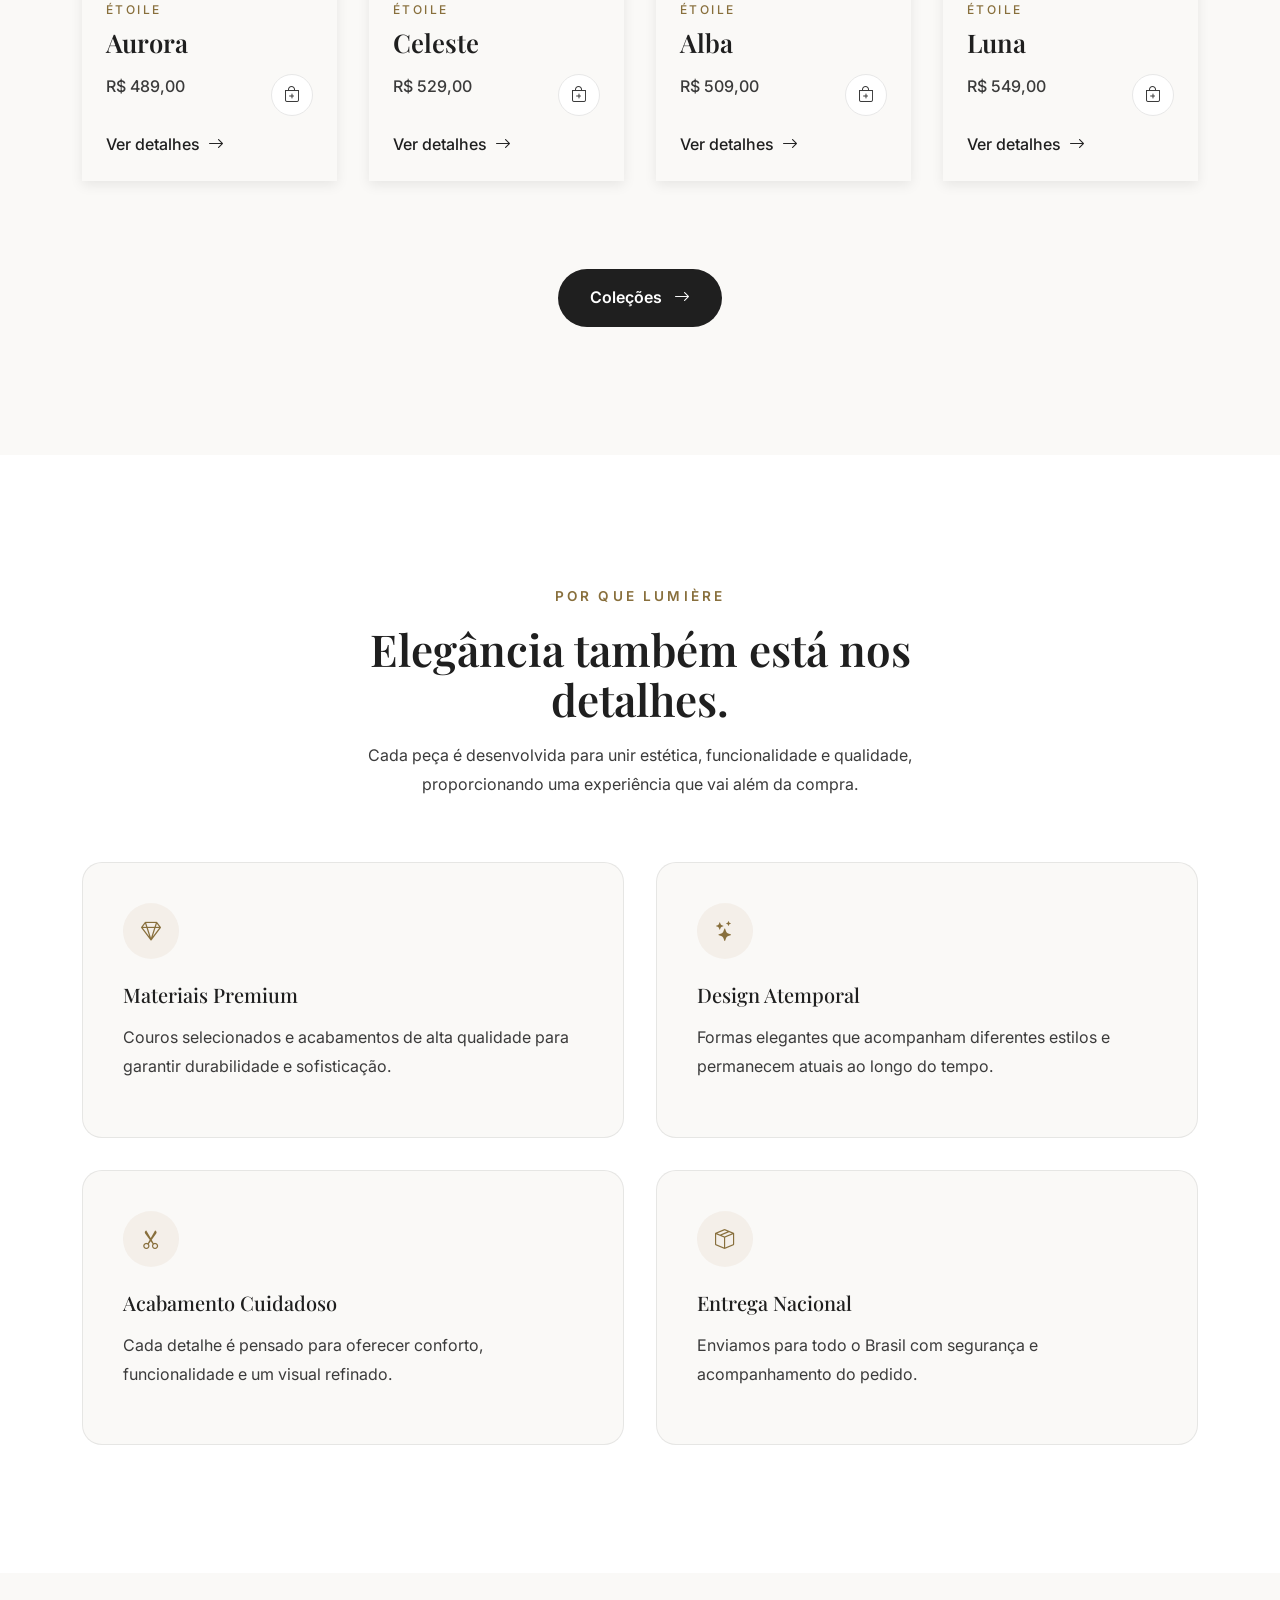
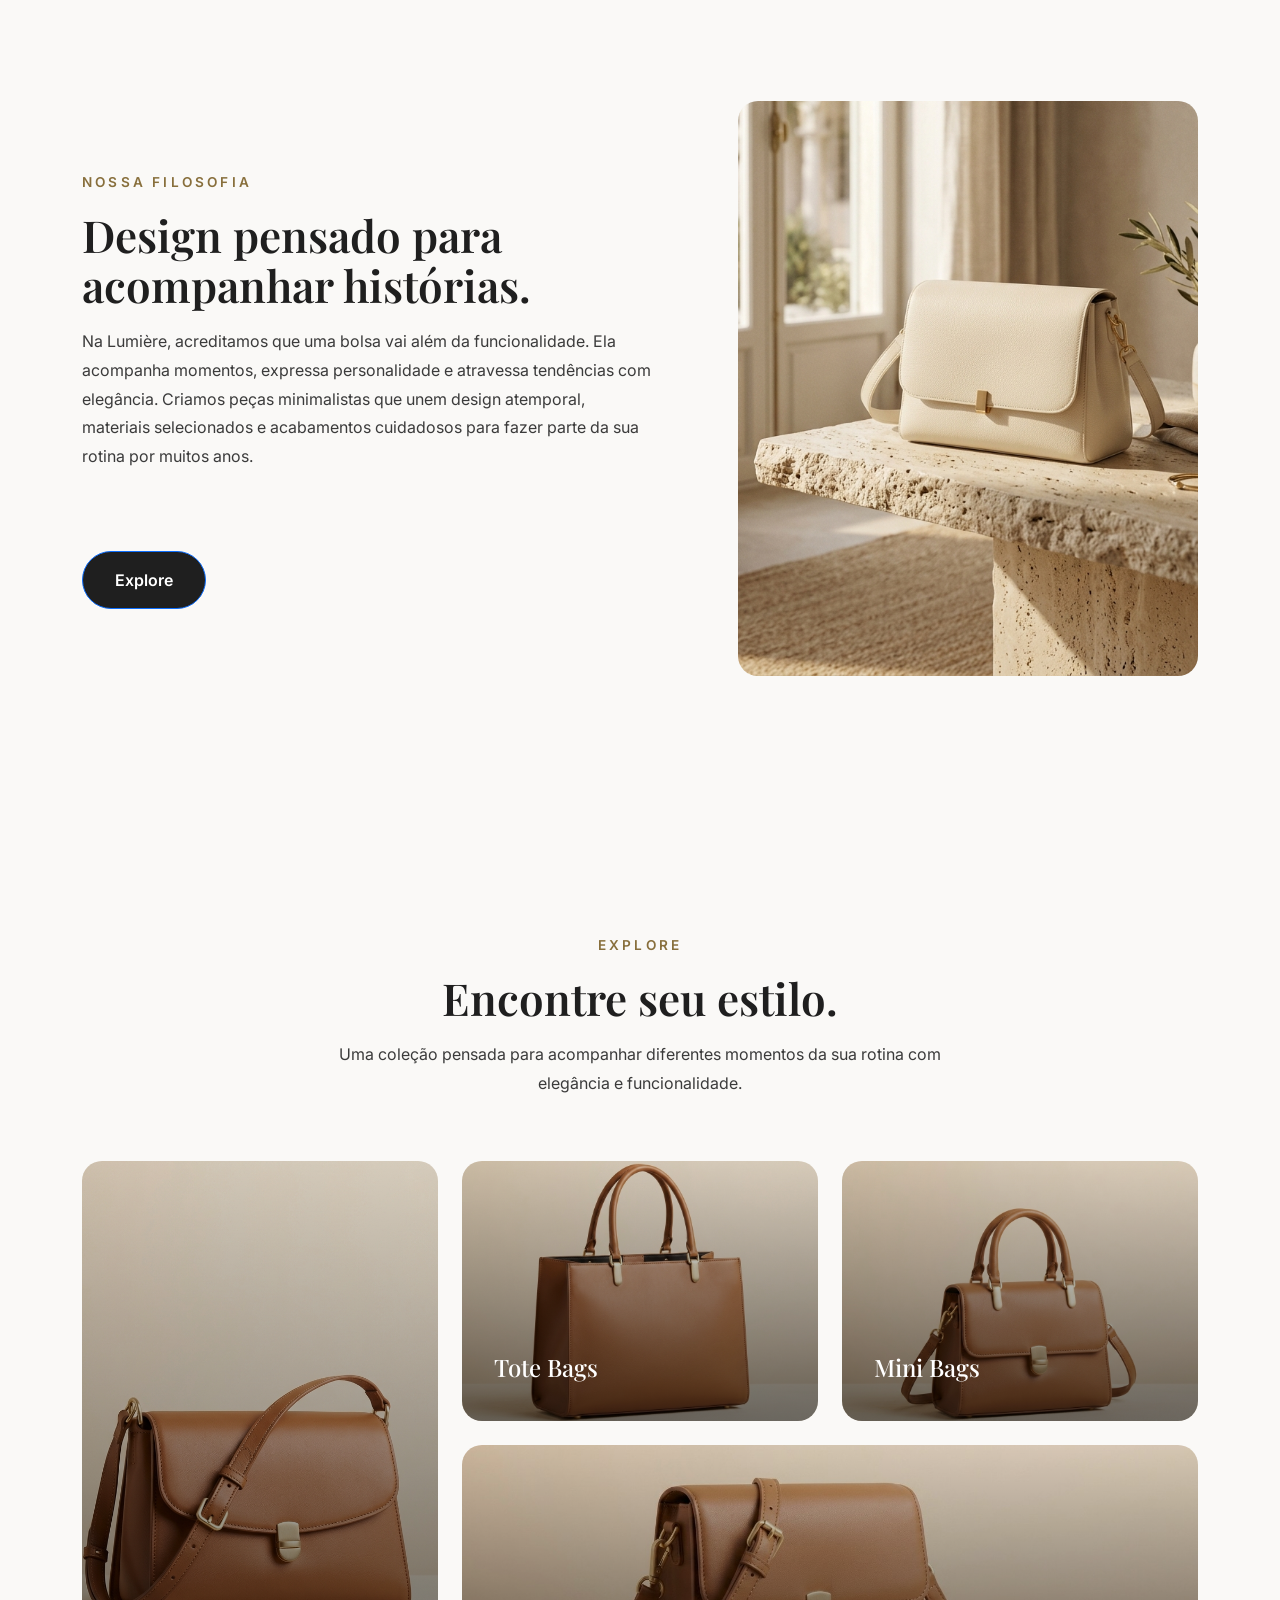
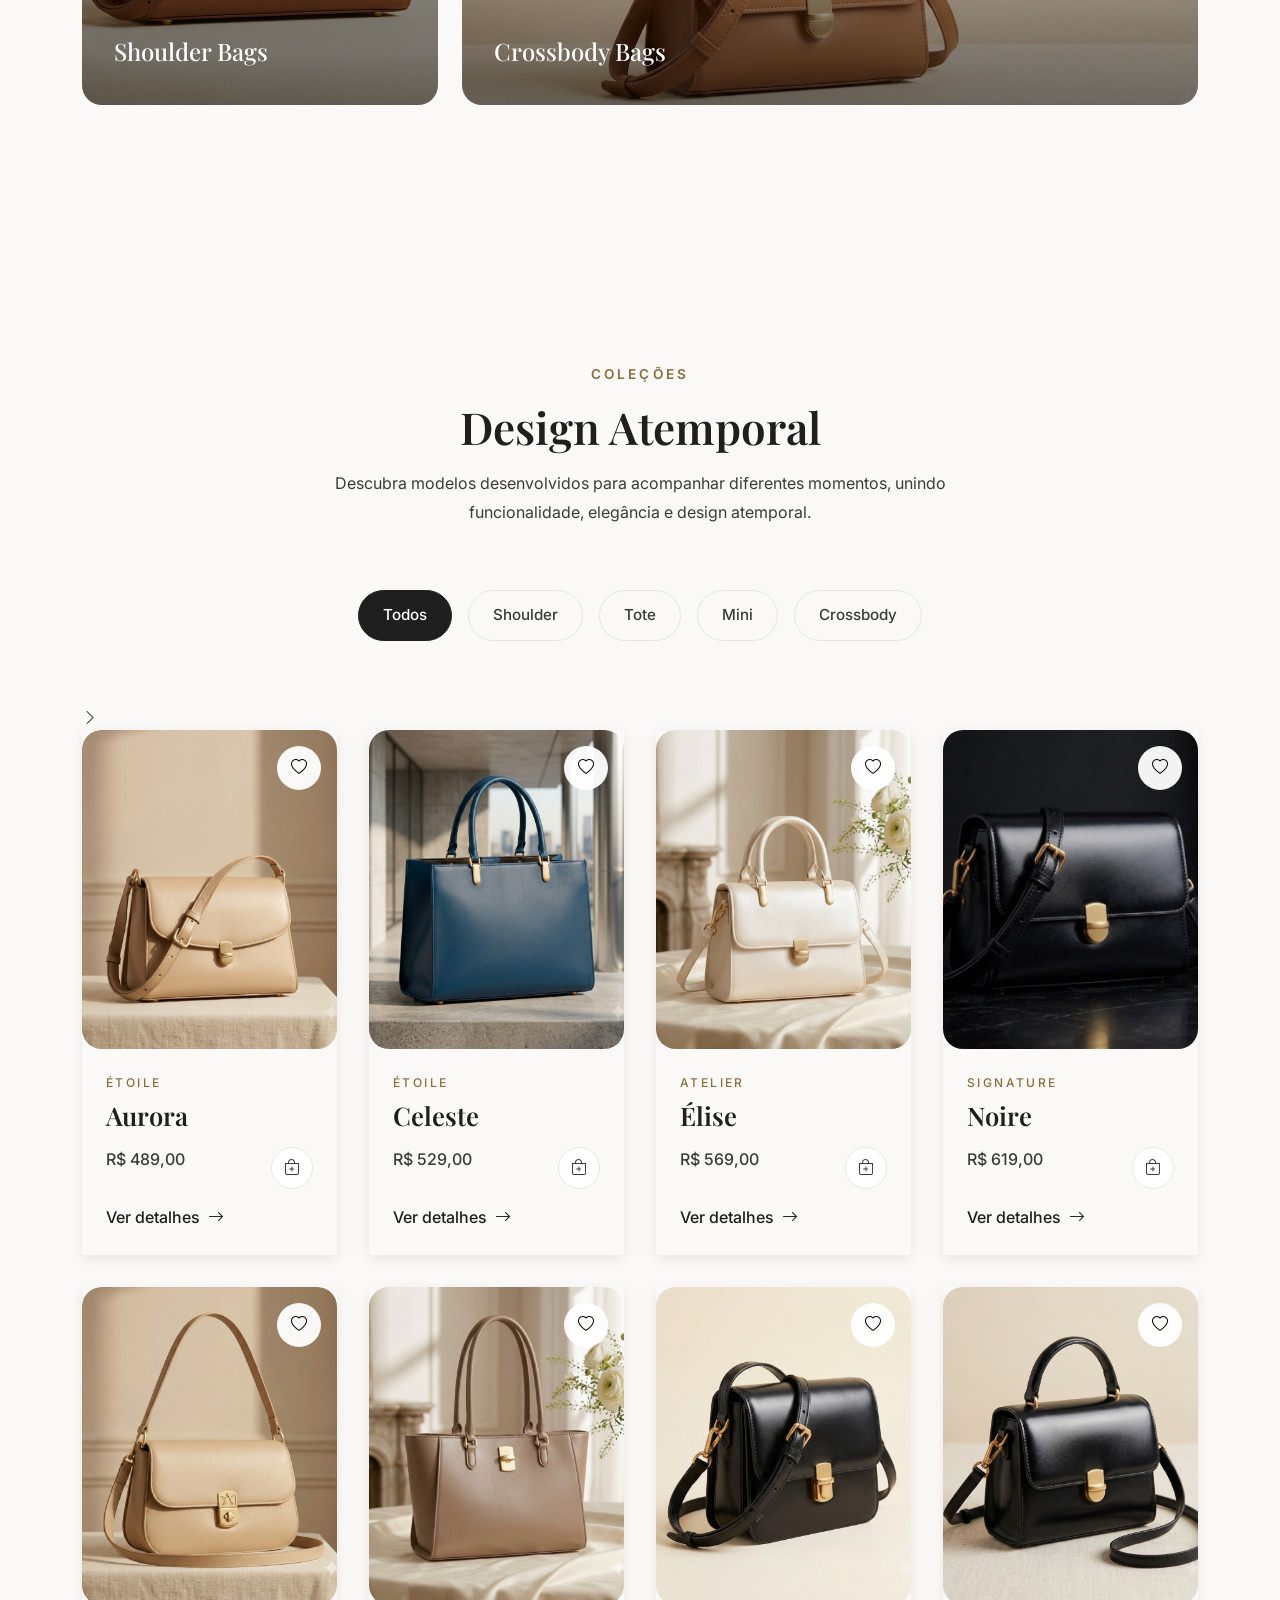
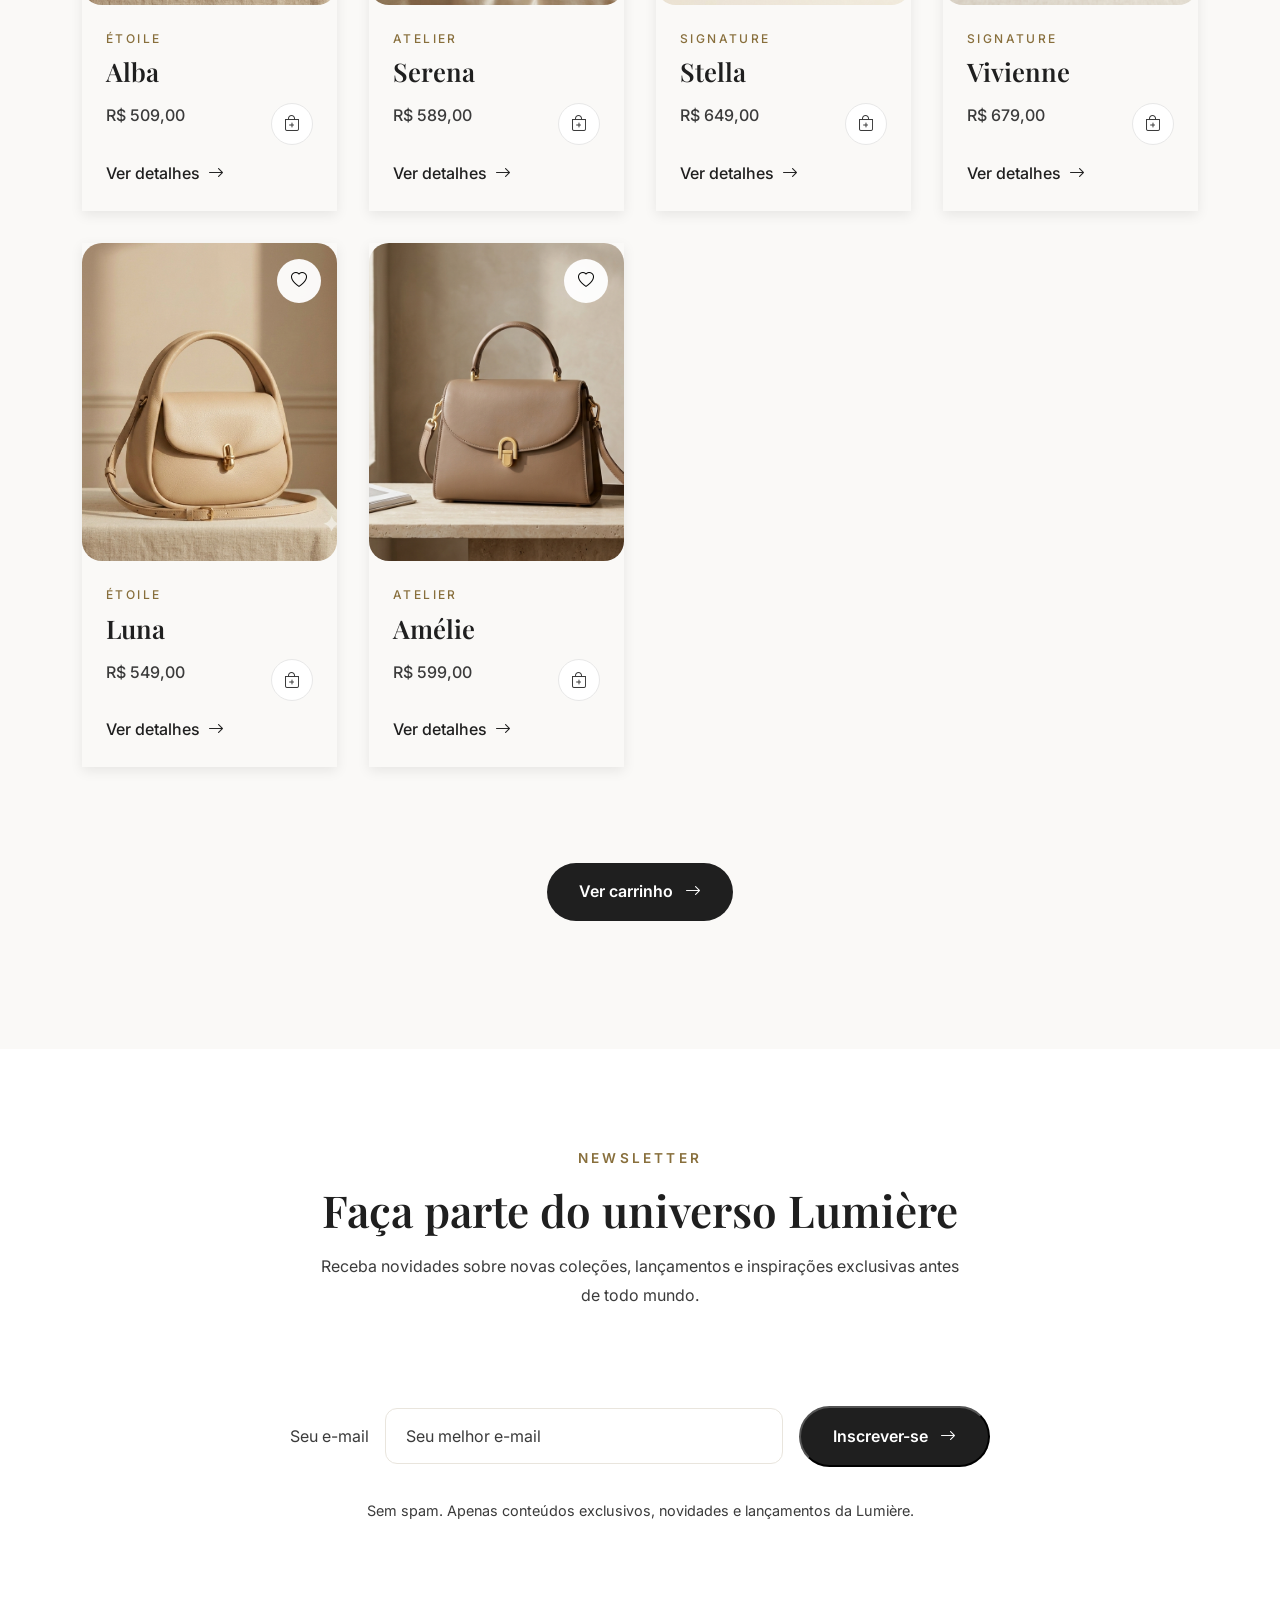
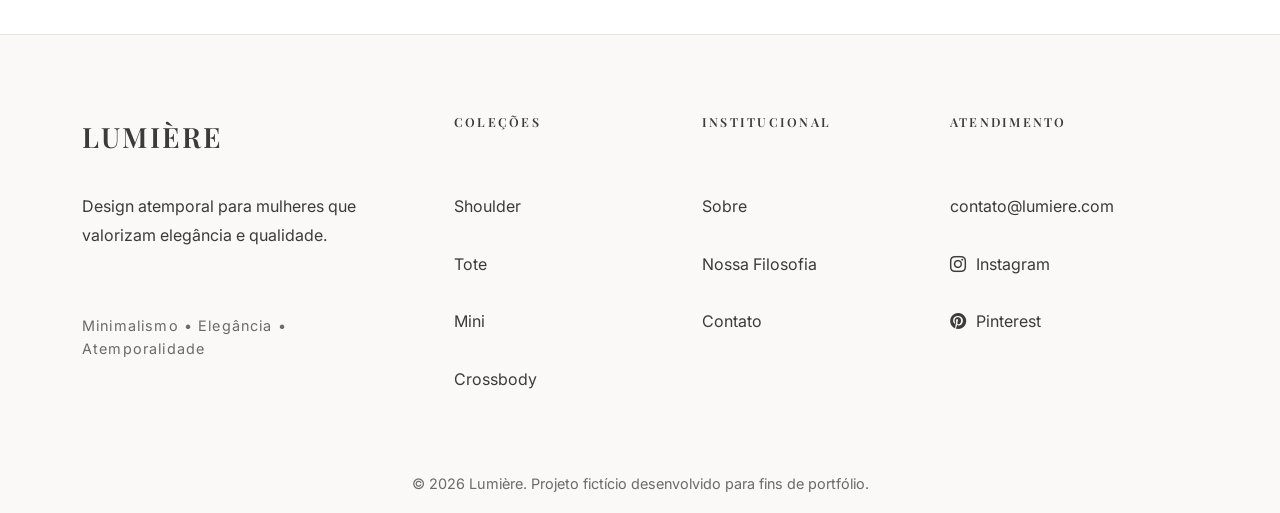
==== commit fdbdf92e: "refactor(ui): refine responsive layouts and visual consistency" ====
--- a/index.html
+++ b/index.html
@@ -102,17 +102,6 @@
             <!-- Actions -->
 
             <div class="nav-actions">
-
-
-                <button
-                    type="button"
-                    class="icon-button"
-                    aria-label="Pesquisar">
-
-                    <i class="bi bi-search"></i>
-
-                </button>
-
 
 
                 <button
--- a/css/responsive.css
+++ b/css/responsive.css
@@ -132,13 +132,6 @@
         margin-bottom: 0.75rem;
     }
 
-    .section-title {
-        margin-bottom: 1rem;
-
-        font-size: clamp(1.9rem, 5vw, 2.3rem);
-        line-height: 1.15;
-    }
-
     .section-description {
         max-width: 34ch;
         margin-inline: auto;
@@ -159,7 +152,7 @@
     .nav-container {
         width: 90%;
         display: grid;
-        grid-template-columns: 32px minmax(0, 1fr) auto;
+        grid-template-columns: 42px minmax(0, 1fr) 42px;
         align-items: center;
 
         gap: 0.5rem;
@@ -641,7 +634,8 @@
 
     .products-grid,
     .products-catalog {
-        grid-template-columns: minmax(0, 1fr);
-    }
-
-}
+        grid-template-columns: repeat(2, minmax(0, 1fr));
+        gap: 0.75rem;
+    }
+
+}
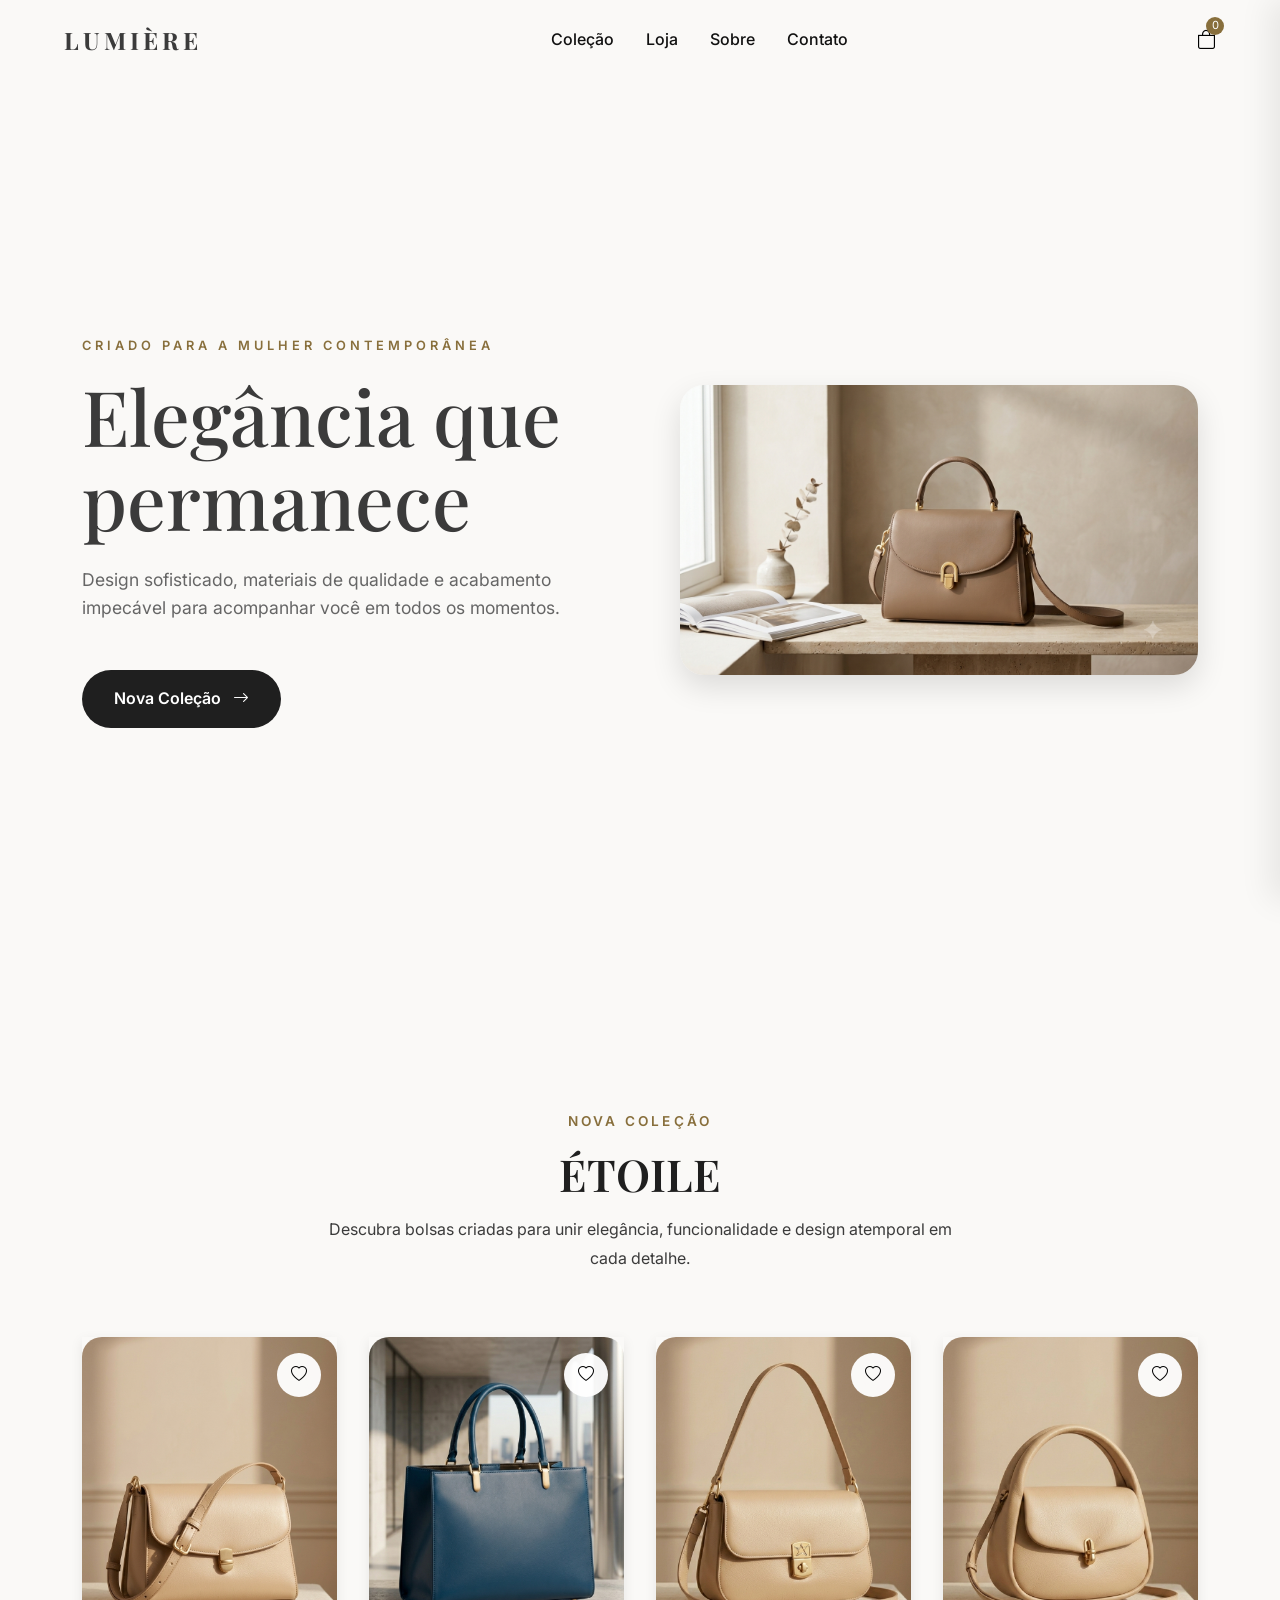
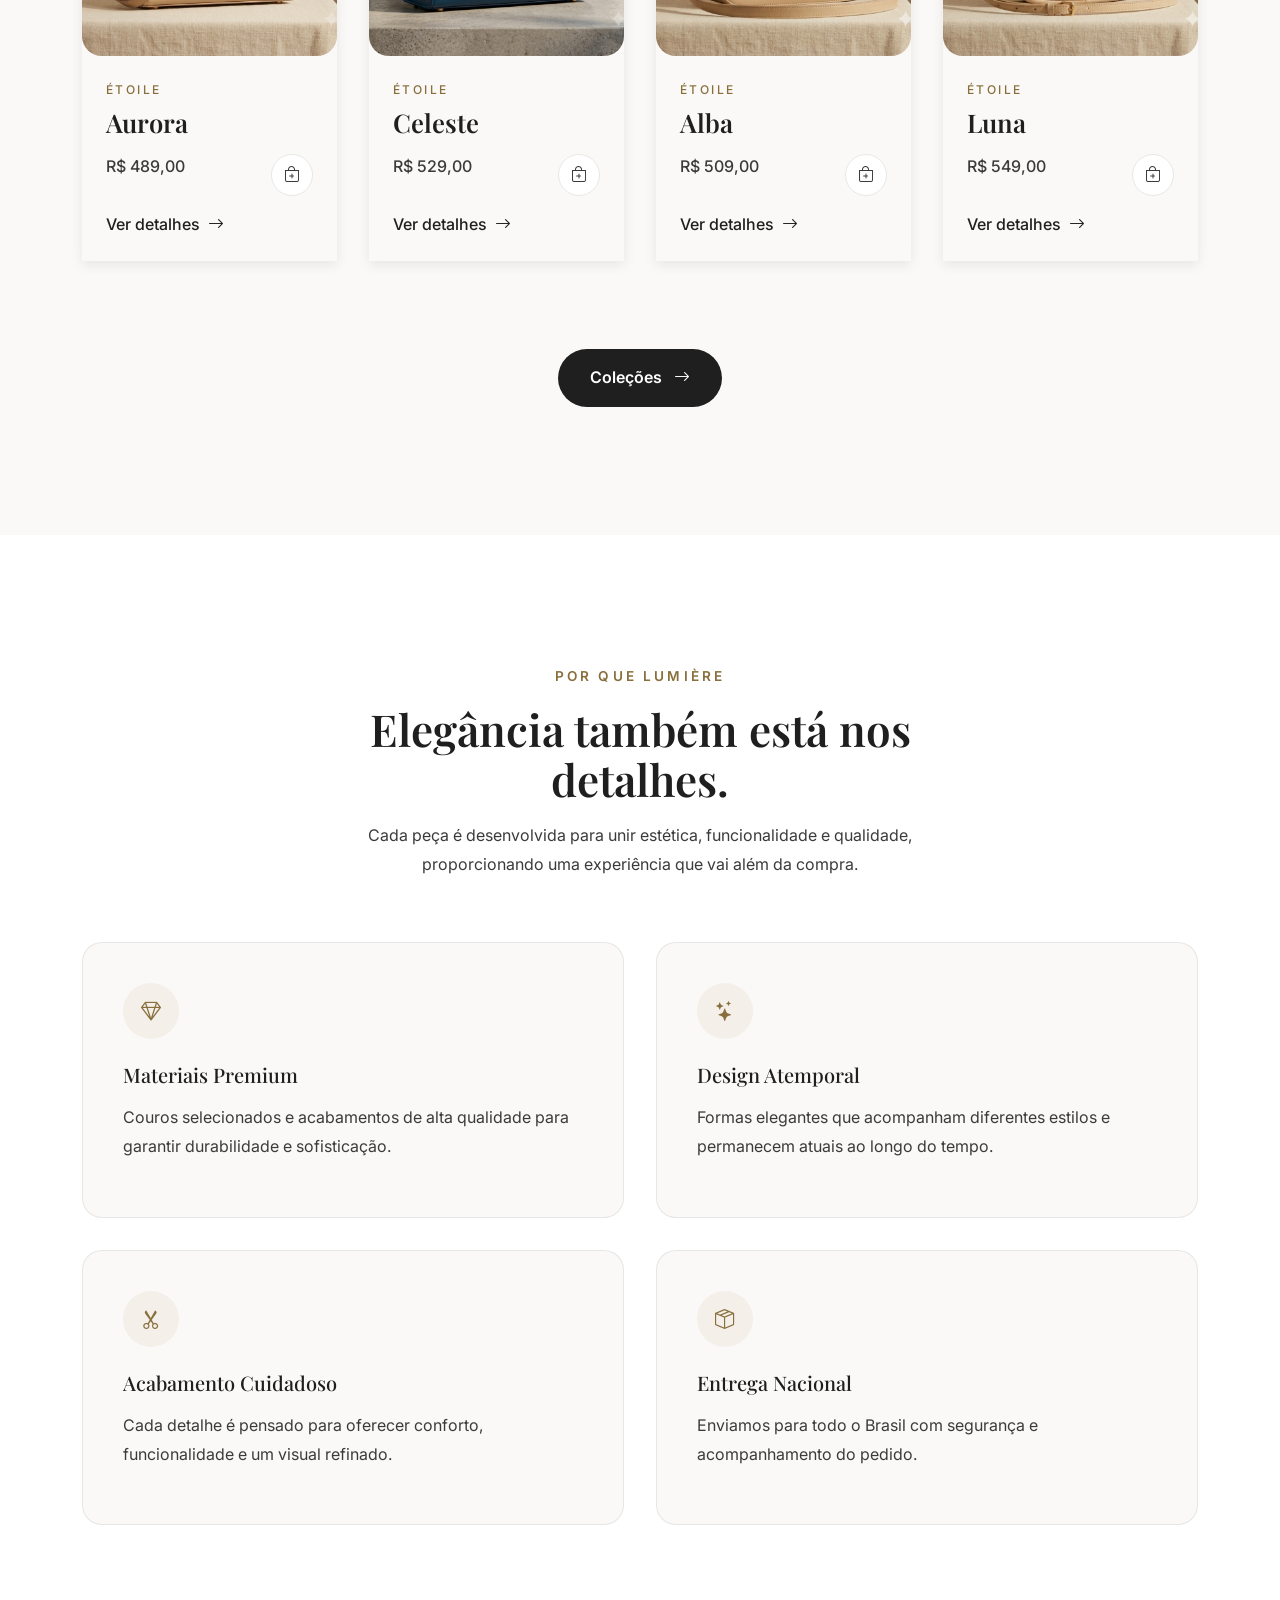
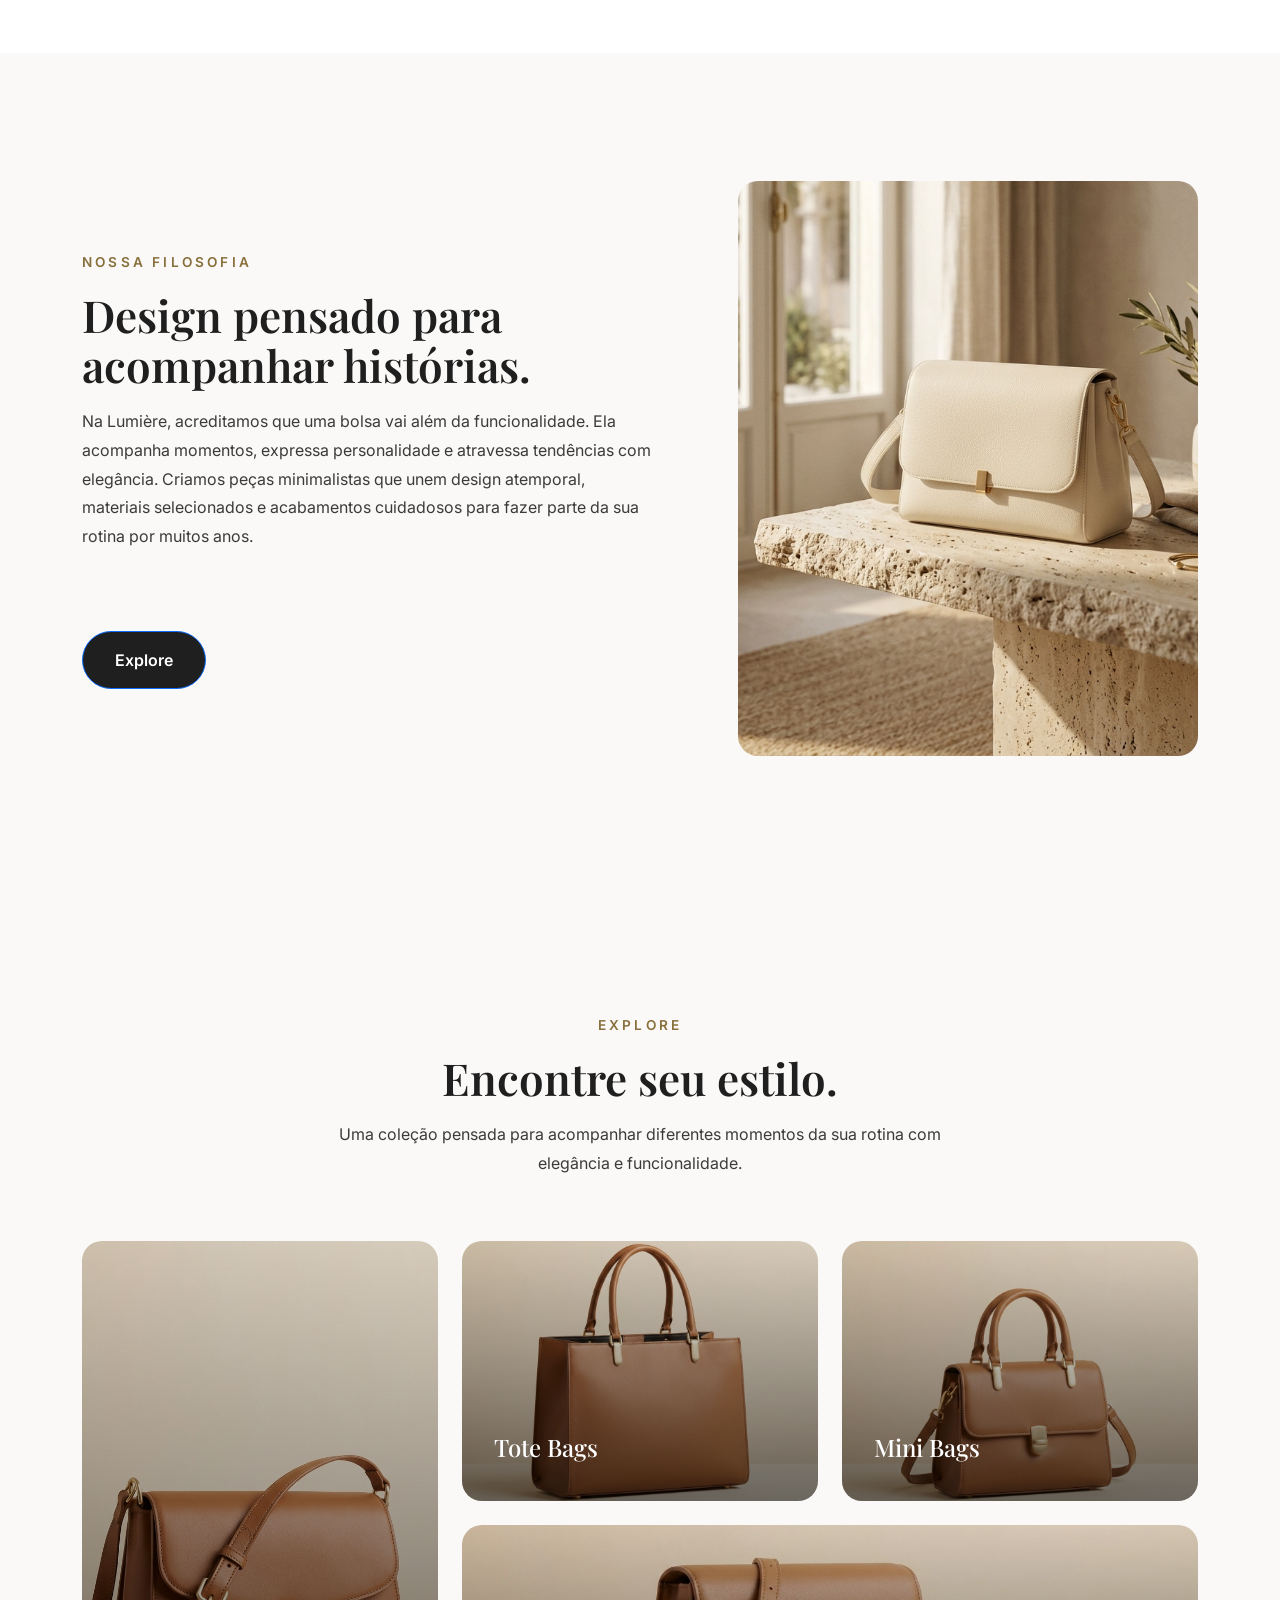
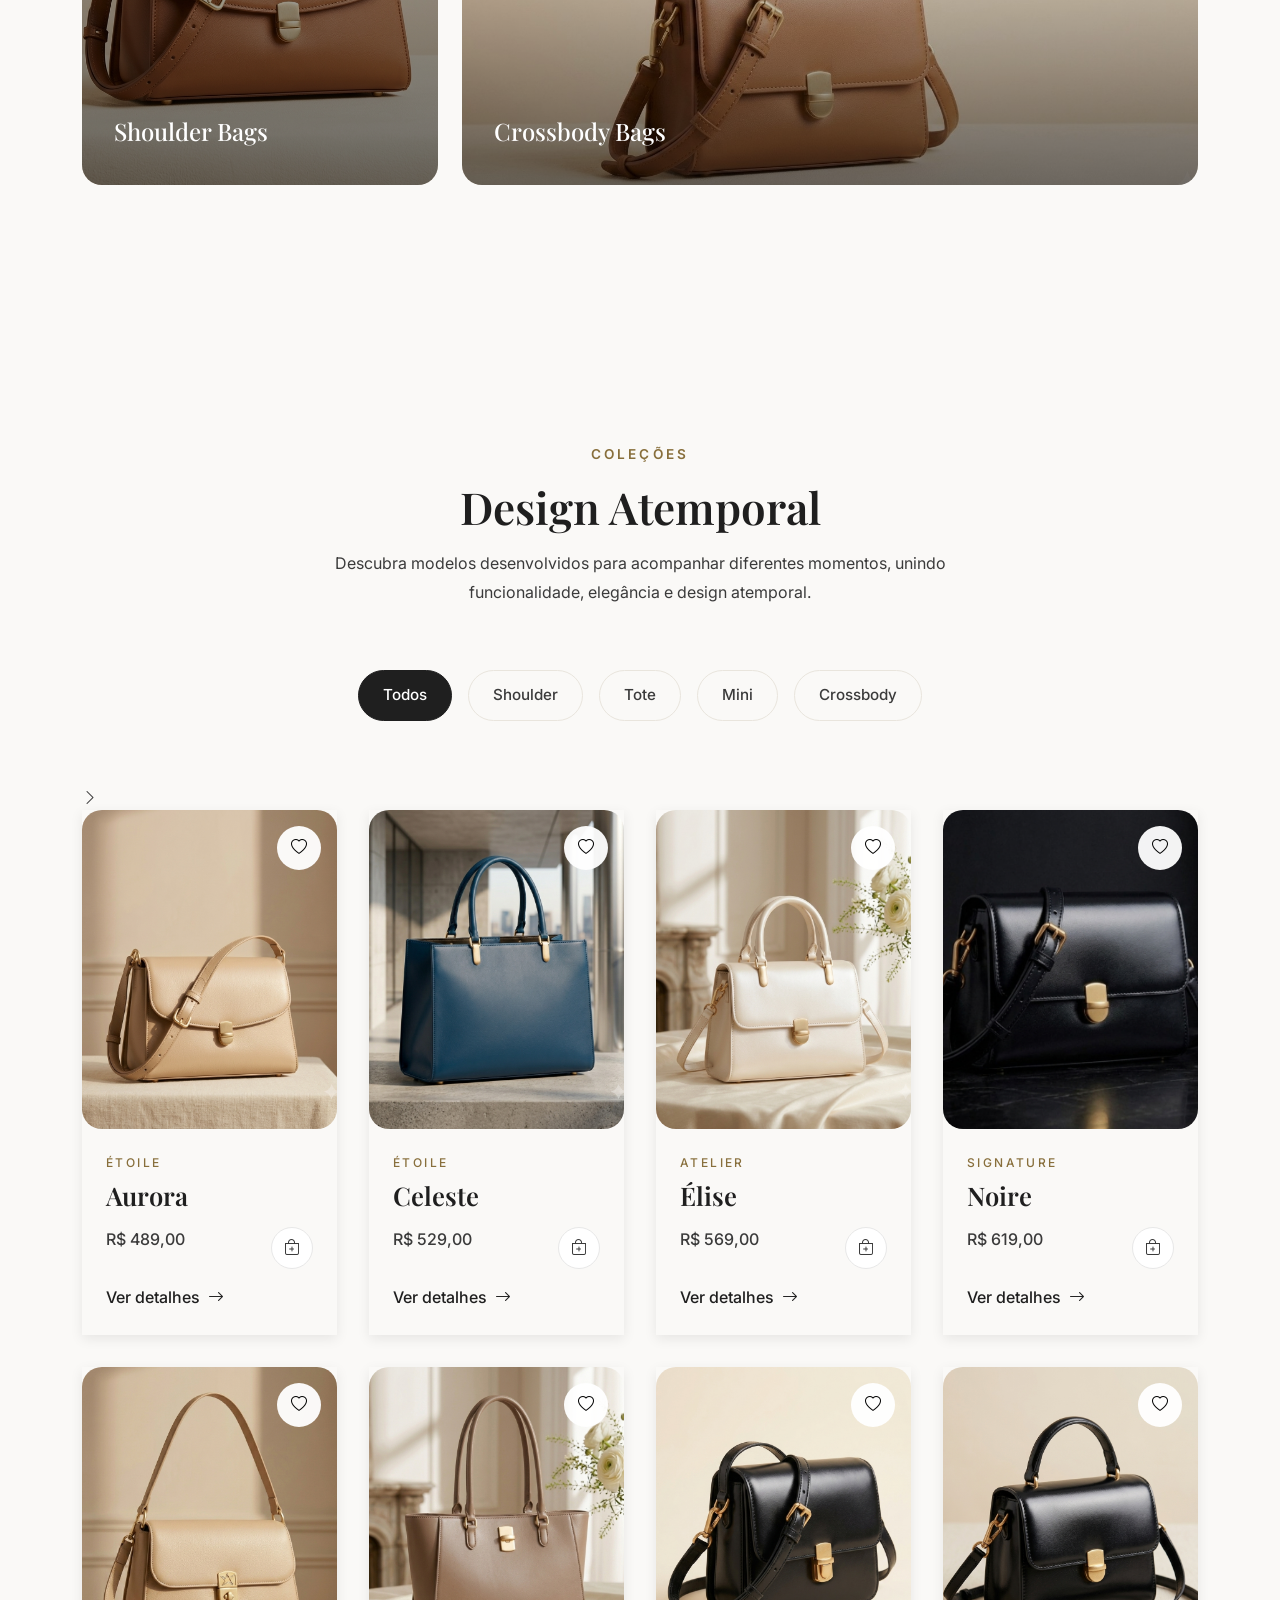
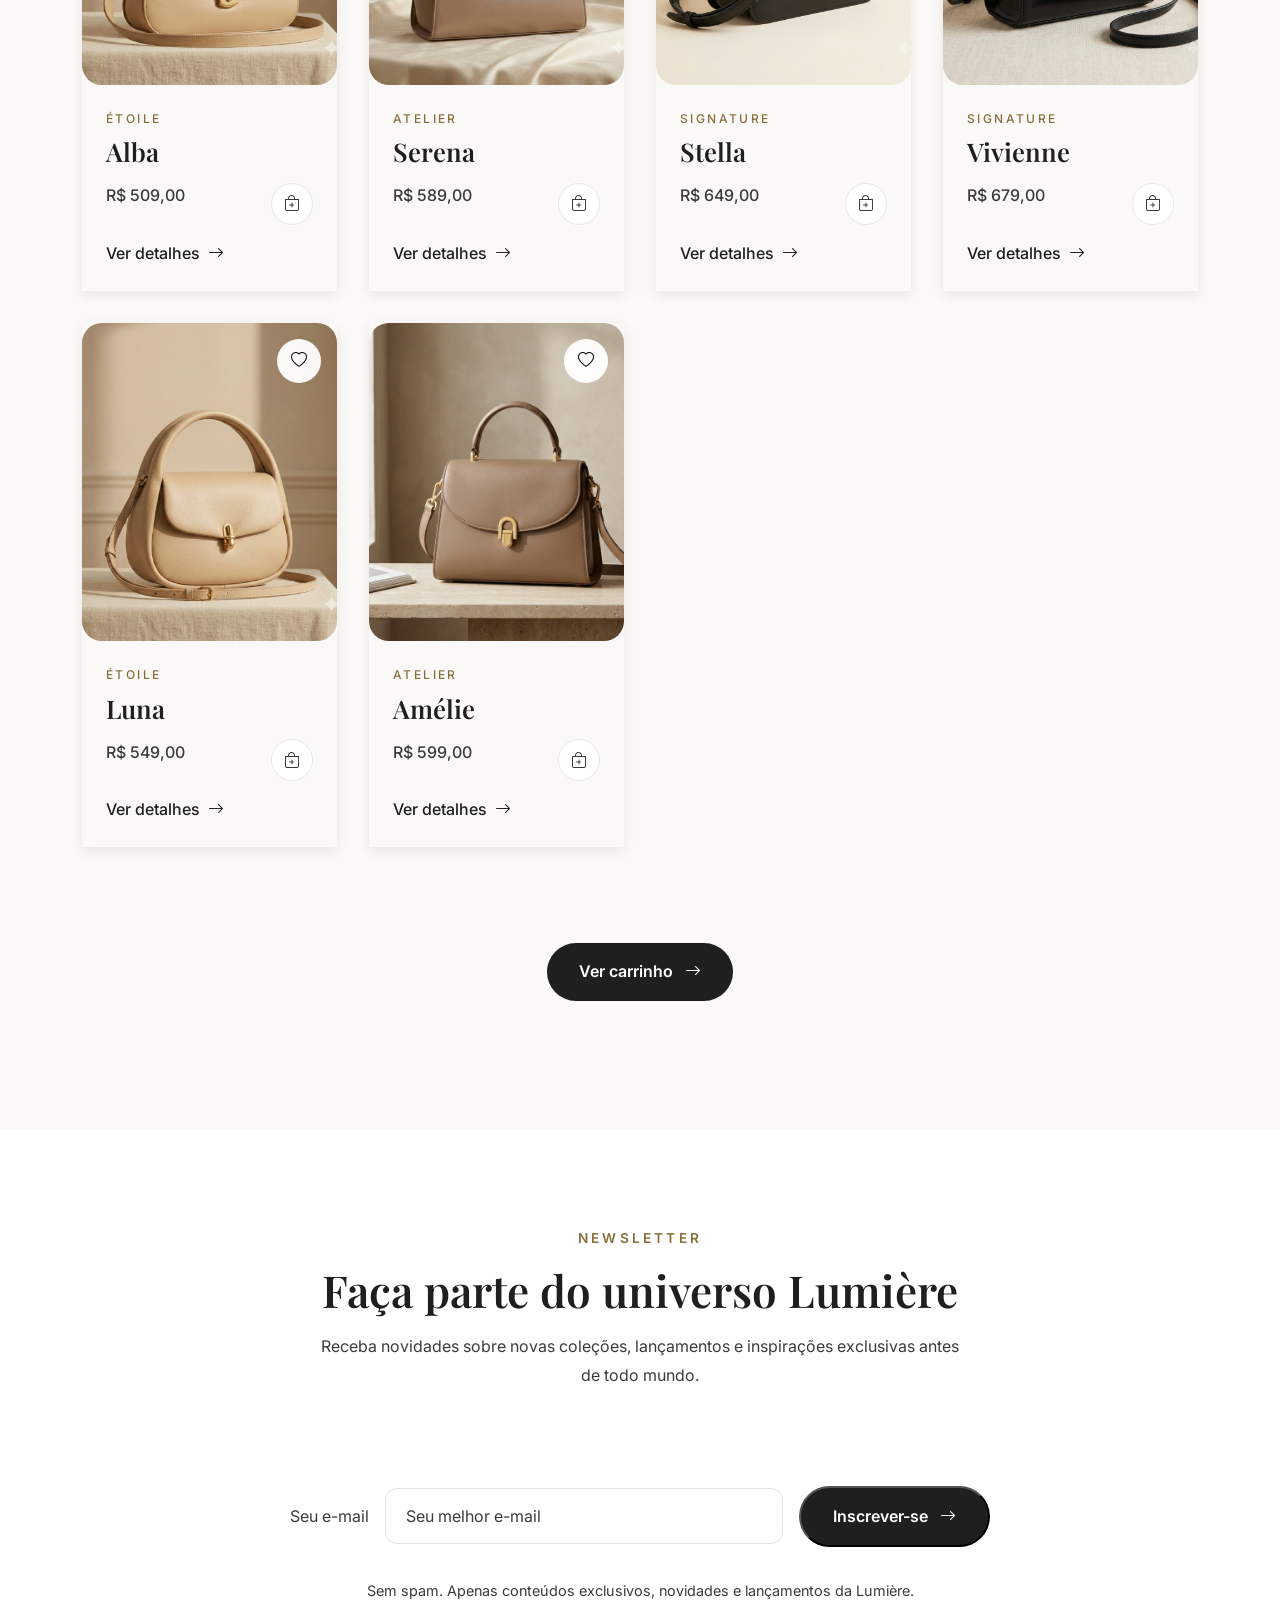
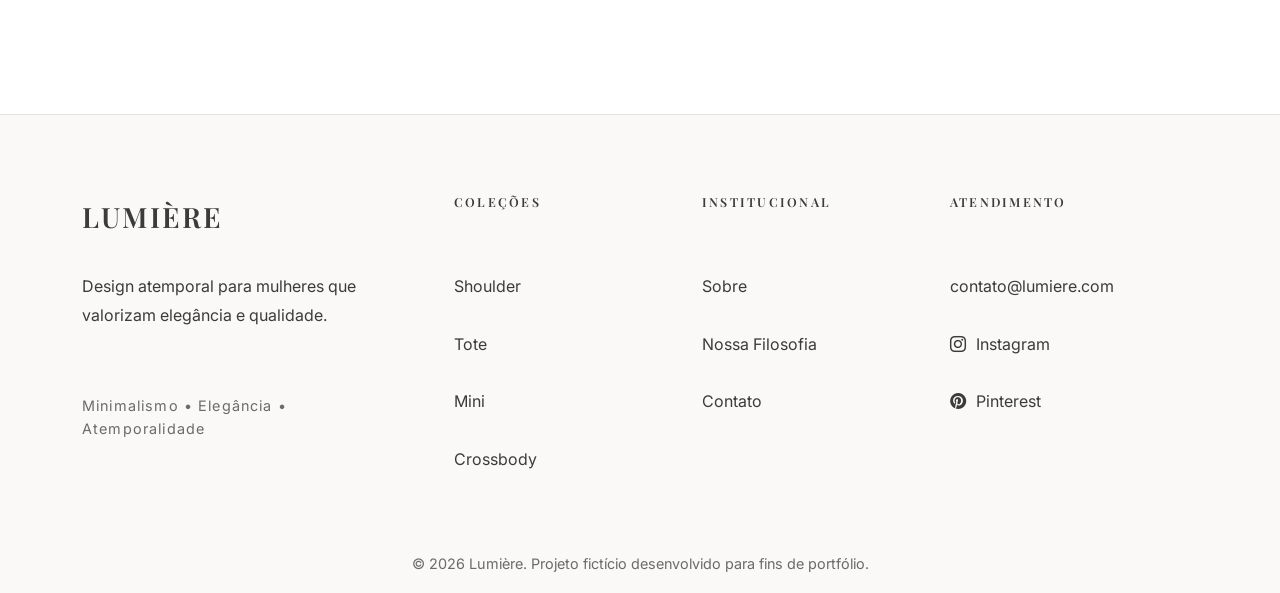
==== commit 863f6a1b: "Revert "feat(hero): redesign hero with editorial background and responsive improvements" This revert" ====
--- a/index.html
+++ b/index.html
@@ -136,10 +136,7 @@
 
 <!-- Hero -->
 
-<section
-    id="hero"
-    class="hero"
-    aria-label="Campanha LUMIÈRE com a bolsa Serena">
+<section id="hero" class="hero">
 
 
 <div class="container hero-content">
@@ -179,6 +176,23 @@
 
 
 </div>
+
+
+
+<div class="hero-image">
+
+
+<img 
+src="./assets/images/hero/banner1.jpg"
+alt="Bolsa de luxo da coleção Lumière"
+loading="eager"
+decoding="async">
+
+
+</div>
+
+
+
 </div>
 
 
--- a/css/responsive.css
+++ b/css/responsive.css
@@ -4,105 +4,10 @@
 
 @media (max-width: 992px) {
 
-    /* ---------- Hero ---------- */
-
-    .hero {
-        background-position: 75% center;
-    }
-
-    .hero-content {
-        grid-template-columns: minmax(0, .8fr) minmax(0, 1.2fr);
-    }
-
-    .hero-text {
-        max-width: 19rem;
-    }
-
     /* ---------- Products ---------- */
 
     .products-grid {
         grid-template-columns: repeat(2, minmax(0, 1fr));
-    }
-
-}
-
-
-/* ==================================================
-   TABLET — REFINAMENTO DO HERO
-================================================== */
-
-@media (min-width: 769px) and (max-width: 1024px) {
-
-    .hero {
-        background-position: 76% center;
-    }
-
-    .hero-content {
-        grid-template-columns: minmax(0, .85fr) minmax(0, 1.15fr);
-
-        padding-block: clamp(3rem, 6vh, 4.5rem);
-    }
-
-    .hero-text {
-        max-width: 21.5rem;
-    }
-
-    .hero-title {
-        font-size: clamp(2.1rem, 3.4vw, 2.35rem);
-        line-height: 1.04;
-    }
-
-    .hero-description {
-        max-width: 32ch;
-
-        font-size: 1rem;
-        line-height: 1.65;
-    }
-
-    .hero .btn-primary {
-        min-height: 52px;
-
-        margin-top: 1.35rem;
-        padding: .85rem 1.65rem;
-    }
-
-}
-
-@media (min-width: 769px) and (max-width: 1024px) and (orientation: portrait) {
-
-    .hero {
-        background-image: url("../assets/images/hero/banner1-mobile.png");
-        background-position: center 54%;
-    }
-
-    .hero::before {
-        background:
-            linear-gradient(
-                180deg,
-                rgba(250, 249, 247, .34) 0%,
-                rgba(250, 249, 247, .22) 42%,
-                rgba(250, 249, 247, .06) 64%,
-                transparent 78%
-            ),
-            linear-gradient(
-                90deg,
-                rgba(250, 249, 247, .42) 0%,
-                rgba(250, 249, 247, .14) 48%,
-                transparent 72%
-            );
-    }
-
-    .hero-content {
-        min-height: inherit;
-
-        grid-template-columns: 1fr;
-        align-items: start;
-
-        padding-block: clamp(3.25rem, 6vh, 4.5rem) 3.5rem;
-    }
-
-    .hero-text {
-        max-width: 21rem;
     }
 
 }
@@ -234,59 +139,49 @@
     /* ---------- Hero ---------- */
 
     .hero {
-        min-height: calc(100svh - var(--header-height));
-
-        background-image: url("../assets/images/hero/banner1-mobile.png");
-        background-position: center;
-    }
-
-    .hero::before {
-        background:
-            linear-gradient(
-                180deg,
-                rgba(250, 249, 247, 0.16) 18%,
-                rgba(250, 249, 247, 0.26) 55%,
-                rgba(250, 249, 247, 0.48) 100%
-            ),
-            linear-gradient(
-                90deg,
-                rgba(250, 249, 247, 0.50),
-                rgba(250, 249, 247, 0.06)
-            );
+        min-height: auto;
+
+        padding-bottom: 3rem;
     }
 
     .hero-content {
         width: 100%;
-        min-height: inherit;
 
         grid-template-columns: 1fr;
-        justify-items: start;
-        align-items: start;
-
-        padding-block: clamp(2.75rem, 7vh, 4rem) 3rem;
-
-        text-align: left;
+        justify-items: center;
+
+        gap: 2rem;
+
+        text-align: center;
     }
 
     .hero-text {
+        order: 2;
+
         width: 100%;
-        max-width: 18.5rem;
     }
 
     .hero-title {
-        line-height: 1.04;
+        font-size: 2.5rem;
+        line-height: 1.1;
     }
 
     .hero-description {
-        max-width: 30ch;
-        margin-inline: 0;
-    }
-
-    .hero .btn-primary {
-        margin-top: 1.25rem;
-    }
-
-    .hero-content {
+        max-width: 34ch;
+        margin-inline: auto;
+    }
+
+    .hero-image {
+        order: 1;
+    }
+
+    .hero-image img {
+        width: min(100%, 300px);
+    }
+
+    .hero-content,
+    .hero-image,
+    .hero-text {
         max-width: 100%;
     }
 
